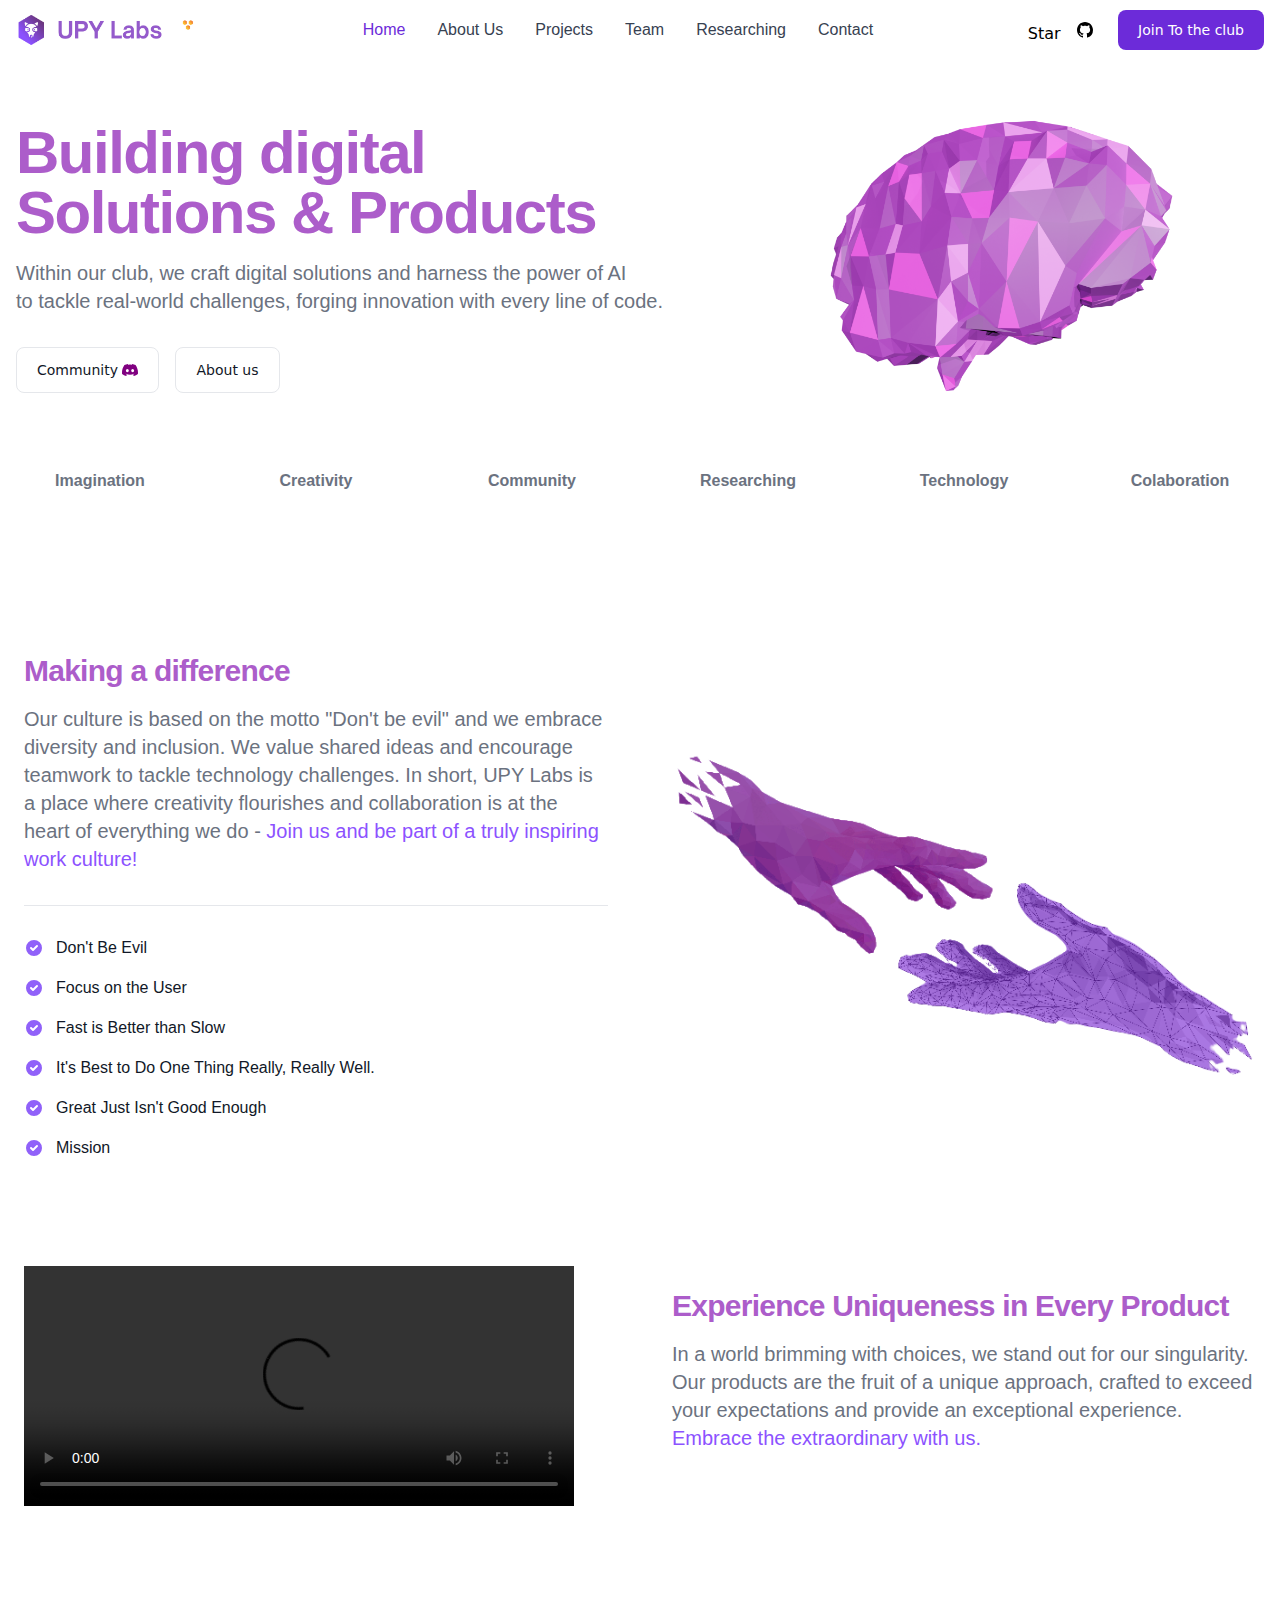
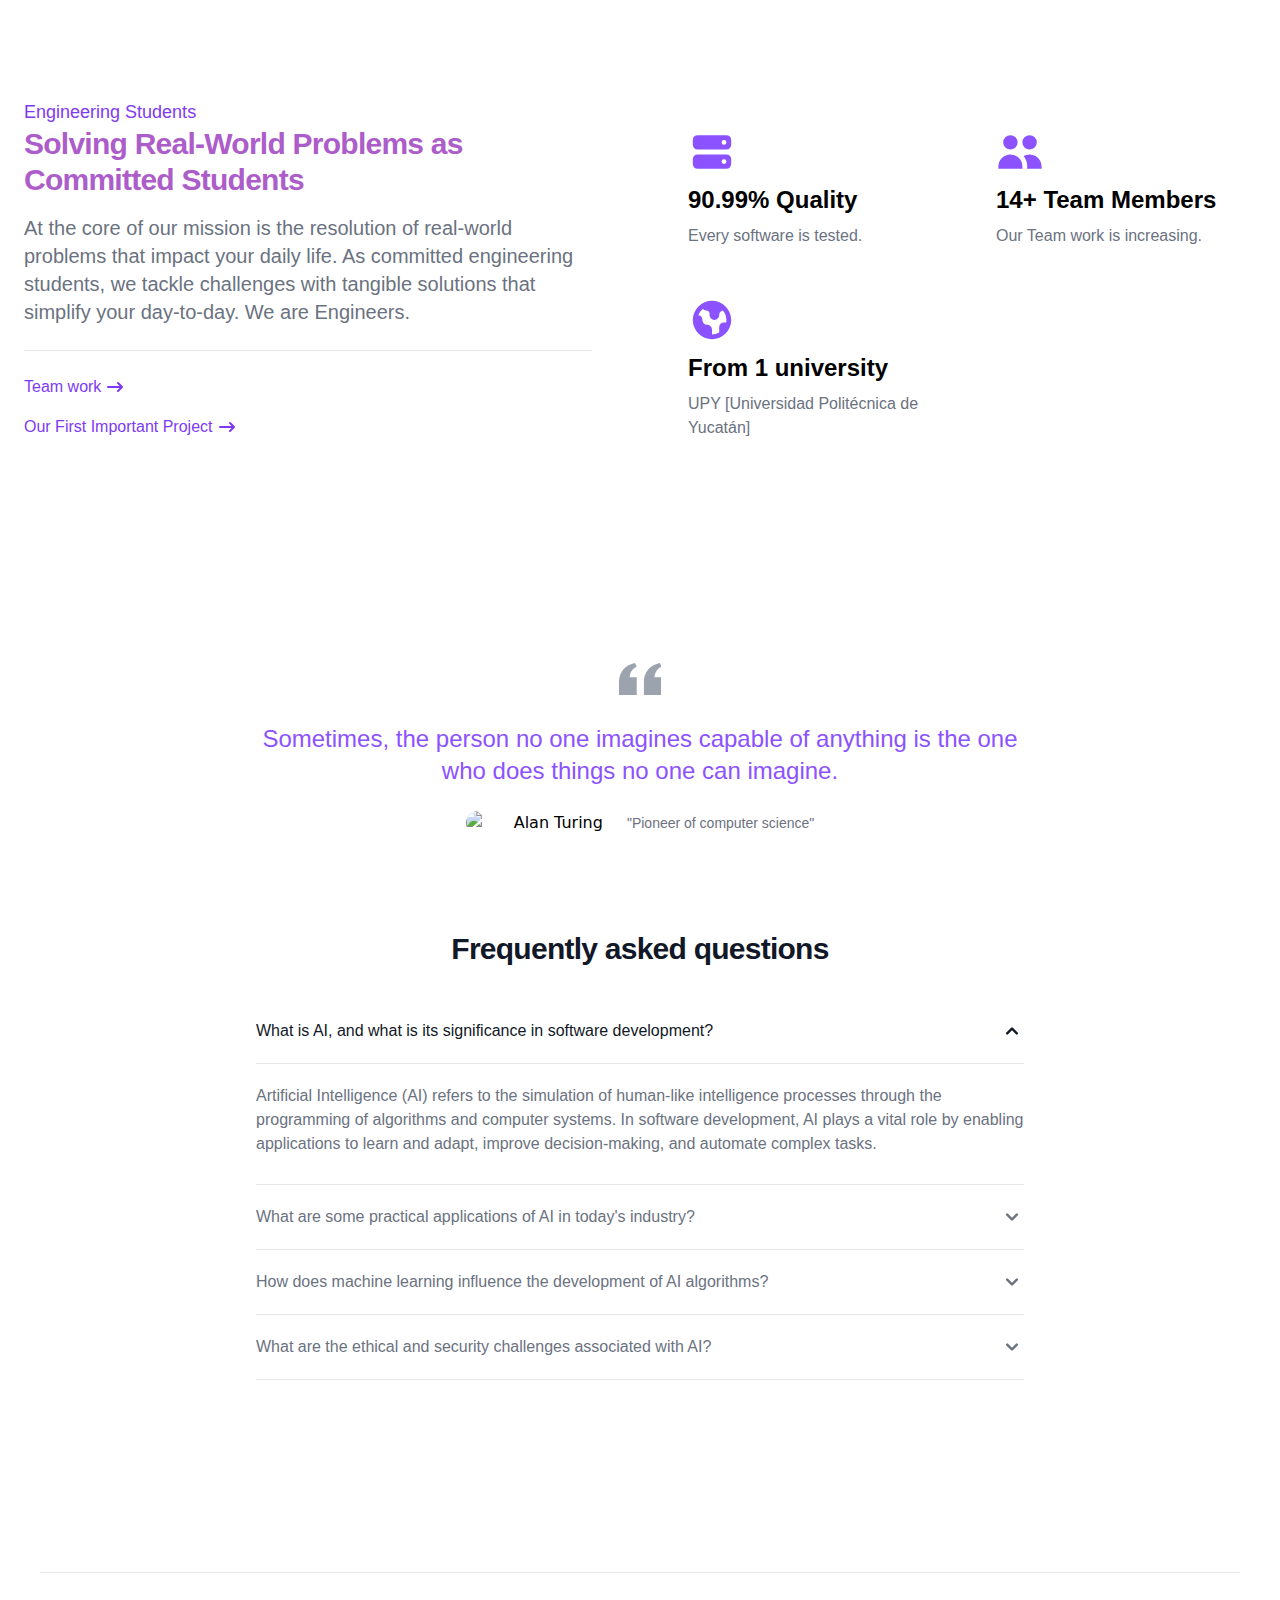
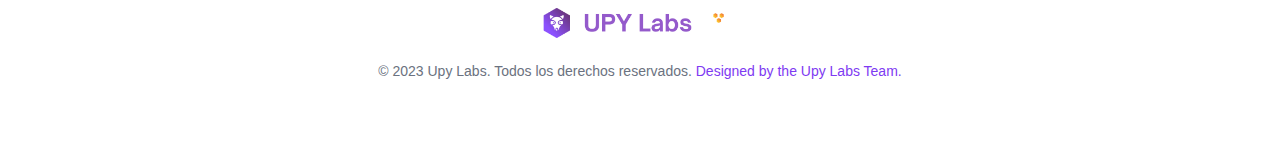
==== index.html @ 8f620c5d "V1.1.5 [Home with links added]" ====
<!DOCTYPE html>
 <html lang="en">
<head>
    <link rel="canonical" href="https://https://demo.themesberg.com/landwind/" />
    <meta charset="UTF-8">
    <meta http-equiv="X-UA-Compatible" content="IE=edge">
    <meta name="viewport" content="width=device-width, initial-scale=1.0">
    <title>UPY Labs</title>

    <!-- Meta SEO -->
    <meta name="title" content="Landwind - Tailwind CSS Landing Page">
    <meta name="description" content="Get started with a free and open-source landing page built with Tailwind CSS and the Flowbite component library.">
    <meta name="robots" content="index, follow">
    <meta http-equiv="Content-Type" content="text/html; charset=utf-8">
    <meta name="language" content="English">
    <meta name="author" content="Themesberg">

    <!-- Social media share -->
    <meta property="og:title" content=Landwind - Tailwind CSS Landing Page>
    <meta property="og:site_name" content=Themesberg>
    <meta property="og:url" content=https://https://demo.themesberg.com/landwind/>
    <meta property="og:description" content=Get started with a free and open-source landing page for Tailwind CSS built with the Flowbite component library featuring dark mode, hero sections, pricing cards, and more.>
    <meta property="og:type" content="">
    <meta property="og:image" content=https://themesberg.s3.us-east-2.amazonaws.com/public/github/landwind/og-image.png>
    <meta name="twitter:card" content="summary" />
    <meta name="twitter:site" content="@themesberg" />
    <meta name="twitter:creator" content="@themesberg" />

    <!-- Favicon -->
    <link rel="apple-touch-icon" sizes="180x180" href="/apple-touch-icon.png">
    <link rel="icon" type="image/png" sizes="32x32" href="/favicon-32x32.png">
    <link rel="icon" type="image/png" sizes="16x16" href="/favicon-16x16.png">
    <link rel="manifest" href="/site.webmanifest">
    <meta name="msapplication-TileColor" content="#da532c">
    <meta name="theme-color" content="#ffffff">
    <link href="./output.css" rel="stylesheet">
    <link rel="stylesheet" href="https://fonts.googleapis.com/css?family=Product+Sans">
    <script async defer src="https://buttons.github.io/buttons.js"></script>
</head>
<body>
    <header class="fixed w-full">
        <nav class="bg-white border-gray-200 py-2.5 dark:bg-gray-900">
            <div class="flex flex-wrap items-center justify-between max-w-screen-xl px-4 mx-auto">
                <a href="#" class="flex items-center">
                    <img src="./images/logo.png" class="h-6 mr-3 sm:h-9" alt="Landwind Logo" width="180" height="350" />
                </a>
                <div class="flex items-center lg:order-2">
                    <div class="hidden mt-2 mr-4 sm:inline-block">
                        <a class="github-button" href="https://github.com/UPY-Labs" data-size="large" data-icon="octicon-star" data-show-count="true" aria-label="Star themesberg/landwind on GitHub">Star
                        </a>
                    </div>
                    <svg xmlns="http://www.w3.org/2000/svg" width="16" height="16" fill="black" class="bi bi-github" viewBox="0 0 16 16">
                        <path d="M8 0C3.58 0 0 3.58 0 8c0 3.54 2.29 6.53 5.47 7.59.4.07.55-.17.55-.38 0-.19-.01-.82-.01-1.49-2.01.37-2.53-.49-2.69-.94-.09-.23-.48-.94-.82-1.13-.28-.15-.68-.52-.01-.53.63-.01 1.08.58 1.23.82.72 1.21 1.87.87 2.33.66.07-.52.28-.87.51-1.07-1.78-.2-3.64-.89-3.64-3.95 0-.87.31-1.59.82-2.15-.08-.2-.36-1.02.08-2.12 0 0 .67-.21 2.2.82.64-.18 1.32-.27 2-.27.68 0 1.36.09 2 .27 1.53-1.04 2.2-.82 2.2-.82.44 1.1.16 1.92.08 2.12.51.56.82 1.27.82 2.15 0 3.07-1.87 3.75-3.65 3.95.29.25.54.73.54 1.48 0 1.07-.01 1.93-.01 2.2 0 .21.15.46.55.38A8.012 8.012 0 0 0 16 8c0-4.42-3.58-8-8-8z"/>
                    </svg>
                    &nbsp;
                    &nbsp;
                    &nbsp;
                    <!-- <a href="#" class="text-gray-800 dark:text-white hover:bg-gray-50 focus:ring-4 focus:ring-gray-300 font-medium rounded-lg text-sm px-4 lg:px-5 py-2 lg:py-2.5 sm:mr-2 dark:hover:bg-gray-700 focus:outline-none dark:focus:ring-gray-800">Log in</a> -->
                    <a href="https://forms.gle/yyzZNzeRbQ5nsawJA" class="text-white bg-purple-700 hover:bg-purple-800 focus:ring-4 focus:ring-purple-300 font-medium rounded-lg text-sm px-4 lg:px-5 py-2 lg:py-2.5 sm:mr-2 lg:mr-0 dark:bg-purple-600 dark:hover:bg-purple-700 focus:outline-none dark:focus:ring-purple-800">Join To the club</a>
                    <button data-collapse-toggle="mobile-menu-2" type="button" class="inline-flex items-center p-2 ml-1 text-sm text-gray-500 rounded-lg lg:hidden hover:bg-gray-100 focus:outline-none focus:ring-2 focus:ring-gray-200 dark:text-gray-400 dark:hover:bg-gray-700 dark:focus:ring-gray-600" aria-controls="mobile-menu-2" aria-expanded="false">
                        <span class="sr-only">Open main menu</span>
                        <svg class="w-6 h-6" fill="currentColor" viewBox="0 0 20 20" xmlns="http://www.w3.org/2000/svg"><path fill-rule="evenodd" d="M3 5a1 1 0 011-1h12a1 1 0 110 2H4a1 1 0 01-1-1zM3 10a1 1 0 011-1h12a1 1 0 110 2H4a1 1 0 01-1-1zM3 15a1 1 0 011-1h12a1 1 0 110 2H4a1 1 0 01-1-1z" clip-rule="evenodd"></path></svg>
                        <svg class="hidden w-6 h-6" fill="currentColor" viewBox="0 0 20 20" xmlns="http://www.w3.org/2000/svg"><path fill-rule="evenodd" d="M4.293 4.293a1 1 0 011.414 0L10 8.586l4.293-4.293a1 1 0 111.414 1.414L11.414 10l4.293 4.293a1 1 0 01-1.414 1.414L10 11.414l-4.293 4.293a1 1 0 01-1.414-1.414L8.586 10 4.293 5.707a1 1 0 010-1.414z" clip-rule="evenodd"></path></svg>
                    </button>
                </div>
                <div class="items-center justify-between hidden w-full lg:flex lg:w-auto lg:order-1" id="mobile-menu-2">
                    <ul class="flex flex-col mt-4 font-medium lg:flex-row lg:space-x-8 lg:mt-0">
                        <li>
                            <a href="#" class="block py-2 pl-3 pr-4 text-white bg-purple-700 rounded lg:bg-transparent lg:text-purple-700 lg:p-0 dark:text-white" aria-current="page" style="font-family: 'Product Sans', sans-serif;">Home</a>
                        </li>
                        <li>
                            <a href="AboutUs.html" class="block py-2 pl-3 pr-4 text-gray-700 border-b border-gray-100 hover:bg-gray-50 lg:hover:bg-transparent lg:border-0 lg:hover:text-purple-700 lg:p-0 dark:text-gray-400 lg:dark:hover:text-white dark:hover:bg-gray-700 dark:hover:text-white lg:dark:hover:bg-transparent dark:border-gray-700" style="font-family: 'Product Sans', sans-serif;">About Us</a>
                        </li>
                        <li>
                            <a href="#" class="block py-2 pl-3 pr-4 text-gray-700 border-b border-gray-100 hover:bg-gray-50 lg:hover:bg-transparent lg:border-0 lg:hover:text-purple-700 lg:p-0 dark:text-gray-400 lg:dark:hover:text-white dark:hover:bg-gray-700 dark:hover:text-white lg:dark:hover:bg-transparent dark:border-gray-700" style="font-family: 'Product Sans', sans-serif;">Projects</a>
                        </li>
                        <li>
                            <a href="Team.html" class="block py-2 pl-3 pr-4 text-gray-700 border-b border-gray-100 hover:bg-gray-50 lg:hover:bg-transparent lg:border-0 lg:hover:text-purple-700 lg:p-0 dark:text-gray-400 lg:dark:hover:text-white dark:hover:bg-gray-700 dark:hover:text-white lg:dark:hover:bg-transparent dark:border-gray-700" style="font-family: 'Product Sans', sans-serif;">Team</a>
                        </li>
                        <li>
                            <a href="#" class="block py-2 pl-3 pr-4 text-gray-700 border-b border-gray-100 hover:bg-gray-50 lg:hover:bg-transparent lg:border-0 lg:hover:text-purple-700 lg:p-0 dark:text-gray-400 lg:dark:hover:text-white dark:hover:bg-gray-700 dark:hover:text-white lg:dark:hover:bg-transparent dark:border-gray-700" style="font-family: 'Product Sans', sans-serif;">Researching</a>
                        </li>
                        <li>
                            <a href="#" class="block py-2 pl-3 pr-4 text-gray-700 border-b border-gray-100 hover:bg-gray-50 lg:hover:bg-transparent lg:border-0 lg:hover:text-purple-700 lg:p-0 dark:text-gray-400 lg:dark:hover:text-white dark:hover:bg-gray-700 dark:hover:text-white lg:dark:hover:bg-transparent dark:border-gray-700" style="font-family: 'Product Sans', sans-serif;">Contact</a>
                        </li>
                    </ul>
                </div>
            </div>
        </nav>
    </header>

    <!-- Start block -->
    <section class="bg-white dark:bg-gray-900">
        <div class="grid max-w-screen-xl px-4 pt-20 pb-8 mx-auto lg:gap-8 xl:gap-0 lg:py-16 lg:grid-cols-12 lg:pt-28">
            <div class="mr-auto place-self-center lg:col-span-7">
                <h1 class="max-w-2xl mb-4 text-4xl font-extrabold leading-none tracking-tight md:text-5xl xl:text-6xl dark:text-white" style="color:  #ac5dca ; font-family: 'Product Sans', sans-serif;">Building digital <br>Solutions & Products<br></h1>
                <p class="max-w-2xl mb-6 font-light text-gray-500 lg:mb-8 md:text-lg lg:text-xl dark:text-gray-400" style="font-family: 'Product Sans', sans-serif;">Within our club, we craft digital solutions and harness the power of AI<br>to tackle real-world challenges, forging innovation with every line of code.</p>
                <div class="space-y-4 sm:flex sm:space-y-0 sm:space-x-4">
                    <a href="https://discord.gg/jRShSdyNhB" class="inline-flex items-center justify-center w-full px-5 py-3 text-sm font-medium text-center text-gray-900 border border-gray-200 rounded-lg sm:w-auto hover:bg-gray-100 focus:ring-4 focus:ring-gray-100 dark:text-white dark:border-gray-700 dark:hover:bg-gray-700 dark:focus:ring-gray-800">
                    Community&nbsp
                    <svg xmlns="http://www.w3.org/2000/svg" width="16" height="16" fill="purple" class="bi bi-discord" viewBox="0 0 16 16">
                        <path d="M13.545 2.907a13.227 13.227 0 0 0-3.257-1.011.05.05 0 0 0-.052.025c-.141.25-.297.577-.406.833a12.19 12.19 0 0 0-3.658 0 8.258 8.258 0 0 0-.412-.833.051.051 0 0 0-.052-.025c-1.125.194-2.22.534-3.257 1.011a.041.041 0 0 0-.021.018C.356 6.024-.213 9.047.066 12.032c.001.014.01.028.021.037a13.276 13.276 0 0 0 3.995 2.02.05.05 0 0 0 .056-.019c.308-.42.582-.863.818-1.329a.05.05 0 0 0-.01-.059.051.051 0 0 0-.018-.011 8.875 8.875 0 0 1-1.248-.595.05.05 0 0 1-.02-.066.051.051 0 0 1 .015-.019c.084-.063.168-.129.248-.195a.05.05 0 0 1 .051-.007c2.619 1.196 5.454 1.196 8.041 0a.052.052 0 0 1 .053.007c.08.066.164.132.248.195a.051.051 0 0 1-.004.085 8.254 8.254 0 0 1-1.249.594.05.05 0 0 0-.03.03.052.052 0 0 0 .003.041c.24.465.515.909.817 1.329a.05.05 0 0 0 .056.019 13.235 13.235 0 0 0 4.001-2.02.049.049 0 0 0 .021-.037c.334-3.451-.559-6.449-2.366-9.106a.034.034 0 0 0-.02-.019Zm-8.198 7.307c-.789 0-1.438-.724-1.438-1.612 0-.889.637-1.613 1.438-1.613.807 0 1.45.73 1.438 1.613 0 .888-.637 1.612-1.438 1.612Zm5.316 0c-.788 0-1.438-.724-1.438-1.612 0-.889.637-1.613 1.438-1.613.807 0 1.451.73 1.438 1.613 0 .888-.631 1.612-1.438 1.612Z"/>
                    </svg>
                    </a> 
                    <a href="https://www.figma.com/community/file/1125744163617429490" class="inline-flex items-center justify-center w-full px-5 py-3 mb-2 mr-2 text-sm font-medium text-gray-900 bg-white border border-gray-200 rounded-lg sm:w-auto focus:outline-none hover:bg-gray-100 hover:text-blue-700 focus:z-10 focus:ring-4 focus:ring-gray-200 dark:focus:ring-gray-700 dark:bg-gray-800 dark:text-gray-400 dark:border-gray-600 dark:hover:text-white dark:hover:bg-gray-700">
                    About us
                    </a>
                </div>
            </div>
            <div class="hidden lg:mt-0 lg:col-span-5 lg:flex">
                <img src="./images/hero.png" alt="hero image">
            </div>                
        </div>
    </section>
    <!-- End block -->

    <!-- Start block -->
    <section class="bg-white dark:bg-gray-900">
        <div class="max-w-screen-xl px-4 pb-8 mx-auto lg:pb-16">
            <div class="grid grid-cols-2 gap-8 text-gray-500 sm:gap-12 sm:grid-cols-3 lg:grid-cols-6 dark:text-gray-400">
                <a href="#" class="flex items-center lg:justify-center" style="font-family: 'Product Sans', sans-serif;">
                    <h2 class="font-extrabold hover:text-purple-800" style="font-family: 'Product Sans', sans-serif;">Imagination</h2>
                </a>
                <a href="#" class="flex items-center lg:justify-center" style="font-family: 'Product Sans', sans-serif;">
                    <h2 class="font-extrabold hover:text-purple-800" style="font-family: 'Product Sans', sans-serif;">Creativity</h2>
                </a>
                <a href="#" class="flex items-center lg:justify-center" style="font-family: 'Product Sans', sans-serif;">
                    <h2 class="font-extrabold hover:text-purple-800" style="font-family: 'Product Sans', sans-serif;">Community</h2>
                </a>
                <a href="#" class="flex items-center lg:justify-center" style="font-family: 'Product Sans', sans-serif;">
                    <h2 class="font-extrabold hover:text-purple-800" style="font-family: 'Product Sans', sans-serif;">Researching</h2>
                </a>
                <a href="#" class="flex items-center lg:justify-center" style="font-family: 'Product Sans', sans-serif;">
                    <h2 class="font-extrabold hover:text-purple-800" style="font-family: 'Product Sans', sans-serif;">Technology</h2>
                </a>
                <a href="#" class="flex items-center lg:justify-center" style="font-family: 'Product Sans', sans-serif;">
                    <h2 class="font-extrabold hover:text-purple-800" style="font-family: 'Product Sans', sans-serif;">Colaboration</h2>
                </a>
            </div>
        </div>
    </section>
    <!-- End block -->

    <!-- Start block -->
    <section class="bg-white dark:bg-gray-900">
        <div class="max-w-screen-xl px-4 py-8 mx-auto space-y-12 lg:space-y-20 lg:py-24 lg:px-6">
            <!-- Row -->
            <div class="items-center gap-8 lg:grid lg:grid-cols-2 xl:gap-16">
                <div class="text-gray-500 sm:text-lg dark:text-gray-400">
                    <h2 class="mb-4 text-3xl font-extrabold tracking-tight text-gray-900 dark:text-white" style="color:  #ac5dca ; font-family: 'Product Sans', sans-serif;">Making a difference</h2>
                    <p class="mb-8 font-light lg:text-xl" style="font-family: 'Product Sans', sans-serif;">Our culture is based on the motto "Don't be evil" and we embrace diversity and inclusion. We value shared ideas and encourage teamwork to tackle technology challenges. In short, UPY Labs is a place where creativity flourishes and collaboration is at the heart of everything we do - <span style="color:  #8C52FF">Join us and be part of a truly inspiring work culture!</span></p>
                    <!-- List -->
                    <ul role="list" class="pt-8 space-y-5 border-t border-gray-200 my-7 dark:border-gray-700" style="font-family: 'Product Sans', sans-serif;">
                        <li class="flex space-x-3">
                            <!-- Icon -->
                            <svg class="flex-shrink-0 w-5 h-5 text-purple-500 dark:text-purple-400" fill="currentColor" viewBox="0 0 20 20" xmlns="http://www.w3.org/2000/svg"><path fill-rule="evenodd" d="M10 18a8 8 0 100-16 8 8 0 000 16zm3.707-9.293a1 1 0 00-1.414-1.414L9 10.586 7.707 9.293a1 1 0 00-1.414 1.414l2 2a1 1 0 001.414 0l4-4z" clip-rule="evenodd"></path></svg>
                            <span class="text-base font-medium leading-tight text-gray-900 dark:text-white" style="font-family: 'Product Sans', sans-serif;">Don't Be Evil</span>
                        </li>
                        <li class="flex space-x-3">
                            <!-- Icon -->
                            <svg class="flex-shrink-0 w-5 h-5 text-purple-500 dark:text-purple-400" fill="currentColor" viewBox="0 0 20 20" xmlns="http://www.w3.org/2000/svg"><path fill-rule="evenodd" d="M10 18a8 8 0 100-16 8 8 0 000 16zm3.707-9.293a1 1 0 00-1.414-1.414L9 10.586 7.707 9.293a1 1 0 00-1.414 1.414l2 2a1 1 0 001.414 0l4-4z" clip-rule="evenodd"></path></svg>
                            <span class="text-base font-medium leading-tight text-gray-900 dark:text-white" style="font-family: 'Product Sans', sans-serif;">Focus on the User</span>
                        </li>
                        <li class="flex space-x-3">
                            <!-- Icon -->
                            <svg class="flex-shrink-0 w-5 h-5 text-purple-500 dark:text-purple-400" fill="currentColor" viewBox="0 0 20 20" xmlns="http://www.w3.org/2000/svg"><path fill-rule="evenodd" d="M10 18a8 8 0 100-16 8 8 0 000 16zm3.707-9.293a1 1 0 00-1.414-1.414L9 10.586 7.707 9.293a1 1 0 00-1.414 1.414l2 2a1 1 0 001.414 0l4-4z" clip-rule="evenodd"></path></svg>
                            <span class="text-base font-medium leading-tight text-gray-900 dark:text-white" style="font-family: 'Product Sans', sans-serif;">Fast is Better than Slow</span>
                        </li>
                        <li class="flex space-x-3">
                            <!-- Icon -->
                            <svg class="flex-shrink-0 w-5 h-5 text-purple-500 dark:text-purple-400" fill="currentColor" viewBox="0 0 20 20" xmlns="http://www.w3.org/2000/svg"><path fill-rule="evenodd" d="M10 18a8 8 0 100-16 8 8 0 000 16zm3.707-9.293a1 1 0 00-1.414-1.414L9 10.586 7.707 9.293a1 1 0 00-1.414 1.414l2 2a1 1 0 001.414 0l4-4z" clip-rule="evenodd"></path></svg>
                            <span class="text-base font-medium leading-tight text-gray-900 dark:text-white" style="font-family: 'Product Sans', sans-serif;">It's Best to Do One Thing Really, Really Well.</span>
                        </li>
                        <li class="flex space-x-3">
                            <!-- Icon -->
                            <svg class="flex-shrink-0 w-5 h-5 text-purple-500 dark:text-purple-400" fill="currentColor" viewBox="0 0 20 20" xmlns="http://www.w3.org/2000/svg"><path fill-rule="evenodd" d="M10 18a8 8 0 100-16 8 8 0 000 16zm3.707-9.293a1 1 0 00-1.414-1.414L9 10.586 7.707 9.293a1 1 0 00-1.414 1.414l2 2a1 1 0 001.414 0l4-4z" clip-rule="evenodd"></path></svg>
                            <span class="text-base font-medium leading-tight text-gray-900 dark:text-white" style="font-family: 'Product Sans', sans-serif;">Great Just Isn't Good Enough</span>
                        </li>
                        <li class="flex space-x-3">
                            <!-- Icon -->
                            <svg class="flex-shrink-0 w-5 h-5 text-purple-500 dark:text-purple-400" fill="currentColor" viewBox="0 0 20 20" xmlns="http://www.w3.org/2000/svg"><path fill-rule="evenodd" d="M10 18a8 8 0 100-16 8 8 0 000 16zm3.707-9.293a1 1 0 00-1.414-1.414L9 10.586 7.707 9.293a1 1 0 00-1.414 1.414l2 2a1 1 0 001.414 0l4-4z" clip-rule="evenodd"></path></svg>
                            <span class="text-base font-medium leading-tight text-gray-900 dark:text-white" style="font-family: 'Product Sans', sans-serif;">Mission</span>
                        </li>
                    </ul>
                </div>
                <div>
                    <img src="./images/manos.png" alt="hero image">  
                </div>
            </div>
            <!-- Row -->
            <div class="items-center gap-8 lg:grid lg:grid-cols-2 xl:gap-16">
                <video width="550" height="240" controls>
                    <source src="videos/Screen.mp4" type="video/mp4">
                    <p class="mb-8 font-light lg:text-xl" style="font-family: 'Product Sans', sans-serif;"><span style="color:  #8C52FF; font-family: 'Product Sans', sans-serif;">Sample video of our first project</span></p>
                </video>                                   
                <div class="text-gray-500 sm:text-lg dark:text-gray-400">
                    <h2 class="mb-4 text-3xl font-extrabold tracking-tight text-gray-900 dark:text-white" style="color:  #ac5dca ; font-family: 'Product Sans', sans-serif;">Experience Uniqueness in Every Product</h2>
                    <p class="mb-8 font-light lg:text-xl" style="font-family: 'Product Sans', sans-serif;">In a world brimming with choices, we stand out for our singularity. Our products are the fruit of a unique approach, crafted to exceed your expectations and provide an exceptional experience.<span style="color:  #8C52FF"> Embrace the extraordinary with us.</span></p>
                </div>
            </div>
        </div>
      </section>
    <!-- End block -->
    <!-- Start block -->
    <section class="bg-white dark:bg-gray-900">
        <div class="items-center max-w-screen-xl px-4 py-8 mx-auto lg:grid lg:grid-cols-4 lg:gap-16 xl:gap-24 lg:py-24 lg:px-6">
            <div class="col-span-2 mb-8">
                <p class="text-lg font-medium text-purple-600 dark:text-purple-500" style="font-family: 'Product Sans', sans-serif;">Engineering Students</p>
                <h2 class="mb-4 text-3xl font-extrabold tracking-tight text-gray-900 dark:text-white" style="color:  #ac5dca ; font-family: 'Product Sans', sans-serif;">Solving Real-World Problems as Committed Students</h2>
                <p class="font-light text-gray-500 sm:text-xl dark:text-gray-400" style="font-family: 'Product Sans', sans-serif;">At the core of our mission is the resolution of real-world problems that impact your daily life. As committed engineering students, we tackle challenges with tangible solutions that simplify your day-to-day. We are Engineers.</p>
                <div class="pt-6 mt-6 space-y-4 border-t border-gray-200 dark:border-gray-700">
                    <div>
                      <a href="#" class="inline-flex items-center text-base font-medium text-purple-600 hover:text-purple-800 dark:text-purple-500 dark:hover:text-purple-700" style="font-family: 'Product Sans', sans-serif;"> 
                        Team work
                        <svg class="w-5 h-5 ml-1" fill="currentColor" viewBox="0 0 20 20" xmlns="http://www.w3.org/2000/svg"><path fill-rule="evenodd" d="M12.293 5.293a1 1 0 011.414 0l4 4a1 1 0 010 1.414l-4 4a1 1 0 01-1.414-1.414L14.586 11H3a1 1 0 110-2h11.586l-2.293-2.293a1 1 0 010-1.414z" clip-rule="evenodd"></path></svg>
                      </a>
                    </div>
                    <div>
                      <a href="#" class="inline-flex items-center text-base font-medium text-purple-600 hover:text-purple-800 dark:text-purple-500 dark:hover:text-purple-700" style="font-family: 'Product Sans', sans-serif;">
                          Our First Important Project
                          <svg class="w-5 h-5 ml-1" fill="currentColor" viewBox="0 0 20 20" xmlns="http://www.w3.org/2000/svg"><path fill-rule="evenodd" d="M12.293 5.293a1 1 0 011.414 0l4 4a1 1 0 010 1.414l-4 4a1 1 0 01-1.414-1.414L14.586 11H3a1 1 0 110-2h11.586l-2.293-2.293a1 1 0 010-1.414z" clip-rule="evenodd"></path></svg>
                      </a>
                      </div>
                </div>
            </div>
            <div class="col-span-2 space-y-8 md:grid md:grid-cols-2 md:gap-12 md:space-y-0">
                <div>
                    <svg class="w-10 h-10 mb-2 text-purple-600 md:w-12 md:h-12 dark:text-purple-500" style = "color: #8C52FF" fill="currentColor" viewBox="0 0 20 20" xmlns="http://www.w3.org/2000/svg"><path fill-rule="evenodd" d="M2 5a2 2 0 012-2h12a2 2 0 012 2v2a2 2 0 01-2 2H4a2 2 0 01-2-2V5zm14 1a1 1 0 11-2 0 1 1 0 012 0zM2 13a2 2 0 012-2h12a2 2 0 012 2v2a2 2 0 01-2 2H4a2 2 0 01-2-2v-2zm14 1a1 1 0 11-2 0 1 1 0 012 0z" clip-rule="evenodd"></path></svg>
                    <h3 class="mb-2 text-2xl font-bold dark:text-white" style="font-family: 'Product Sans', sans-serif;">90.99% Quality</h3>
                    <p class="font-light text-gray-500 dark:text-gray-400" style="font-family: 'Product Sans', sans-serif;">Every software is tested.</p>
                </div>
                <div>
                    <svg class="w-10 h-10 mb-2 text-purple-600 md:w-12 md:h-12 dark:text-purple-500" style = "color:  #8C52FF" fill="currentColor" viewBox="0 0 20 20" xmlns="http://www.w3.org/2000/svg"><path d="M9 6a3 3 0 11-6 0 3 3 0 016 0zM17 6a3 3 0 11-6 0 3 3 0 016 0zM12.93 17c.046-.327.07-.66.07-1a6.97 6.97 0 00-1.5-4.33A5 5 0 0119 16v1h-6.07zM6 11a5 5 0 015 5v1H1v-1a5 5 0 015-5z"></path></svg>
                    <h3 class="mb-2 text-2xl font-bold dark:text-white" style="font-family: 'Product Sans', sans-serif;">14+ Team Members </h3>
                    <p class="font-light text-gray-500 dark:text-gray-400" style="font-family: 'Product Sans', sans-serif;">Our Team work is increasing.</p>
                </div>
                <div>
                    <svg class="w-10 h-10 mb-2 text-purple-600 md:w-12 md:h-12 dark:text-purple-500" style = "color:  #8C52FF" fill="currentColor" viewBox="0 0 20 20" xmlns="http://www.w3.org/2000/svg"><path fill-rule="evenodd" d="M10 18a8 8 0 100-16 8 8 0 000 16zM4.332 8.027a6.012 6.012 0 011.912-2.706C6.512 5.73 6.974 6 7.5 6A1.5 1.5 0 019 7.5V8a2 2 0 004 0 2 2 0 011.523-1.943A5.977 5.977 0 0116 10c0 .34-.028.675-.083 1H15a2 2 0 00-2 2v2.197A5.973 5.973 0 0110 16v-2a2 2 0 00-2-2 2 2 0 01-2-2 2 2 0 00-1.668-1.973z" clip-rule="evenodd"></path></svg>
                    <h3 class="mb-2 text-2xl font-bold dark:text-white" style="font-family: 'Product Sans', sans-serif;">From 1 university</h3>
                    <p class="font-light text-gray-500 dark:text-gray-400" style="font-family: 'Product Sans', sans-serif;">UPY [Universidad Politécnica de Yucatán]</p>
                </div>
                
            </div>
        </div>
      </section>
    <!-- End block -->
    <!-- Start block -->
    <section class="bg-white dark:bg-gray-900">
        <div class="max-w-screen-xl px-4 py-8 mx-auto text-center lg:py-24 lg:px-6">
            <figure class="max-w-screen-md mx-auto">
                <svg class="h-12 mx-auto mb-3 text-gray-400 dark:text-gray-600" viewBox="0 0 24 27" fill="none" xmlns="http://www.w3.org/2000/svg">
                    <path d="M14.017 18L14.017 10.609C14.017 4.905 17.748 1.039 23 0L23.995 2.151C21.563 3.068 20 5.789 20 8H24V18H14.017ZM0 18V10.609C0 4.905 3.748 1.038 9 0L9.996 2.151C7.563 3.068 6 5.789 6 8H9.983L9.983 18L0 18Z" fill="currentColor"/>
                </svg> 
                <blockquote>
                    <p class="text-xl font-medium text-gray-900 md:text-2xl dark:text-white" style="color: #8C52FF; font-family: 'Product Sans', sans-serif;">Sometimes, the person no one imagines capable of anything is the one who does things no one can imagine.</p>
                </blockquote>
                <figcaption class="flex items-center justify-center mt-6 space-x-3">
                    <img class="w-6 h-6 rounded-full" src="https://rappart.com/wp-content/uploads/2020/07/alan-turing-rapp-art.jpg" alt="profile picture">
                    <div class="flex items-center divide-x-2 divide-gray-500 dark:divide-gray-700">
                        <div class="pr-3 font-medium text-gray-900 dark:text-white" style="font-family: 'Product Sans', sans-serif;"></div>Alan Turing</div>
                        <div class="pl-3 text-sm font-light text-gray-500 dark:text-gray-400" style="font-family: 'Product Sans', sans-serif;">"Pioneer of computer science"</div>
                    </div>
                </figcaption>
            </figure>
            
        </div>
      </section>
    <!-- End block -->

    <!-- Start block -->
    <section class="bg-white dark:bg-gray-900">
        <div class="max-w-screen-xl px-4 pb-8 mx-auto lg:pb-24 lg:px-6 ">
            <h2 class="mb-6 text-3xl font-extrabold tracking-tight text-center text-gray-900 lg:mb-8 lg:text-3xl dark:text-white" style="font-family: 'Product Sans', sans-serif;">Frequently asked questions</h2>
            <div class="max-w-screen-md mx-auto">
                <div id="accordion-flush" data-accordion="collapse" data-active-classes="bg-white dark:bg-gray-900 text-gray-900 dark:text-white" data-inactive-classes="text-gray-500 dark:text-gray-400">
                    <h3 id="accordion-flush-heading-1">
                        <button type="button" class="flex items-center justify-between w-full py-5 font-medium text-left text-gray-900 bg-white border-b border-gray-200 dark:border-gray-700 dark:bg-gray-900 dark:text-white" data-accordion-target="#accordion-flush-body-1" aria-expanded="true" aria-controls="accordion-flush-body-1">
                            <span style="font-family: 'Product Sans', sans-serif;">What is AI, and what is its significance in software development?</span>
                            <svg data-accordion-icon="" class="w-6 h-6 rotate-180 shrink-0" fill="currentColor" viewBox="0 0 20 20" xmlns="http://www.w3.org/2000/svg"><path fill-rule="evenodd" d="M5.293 7.293a1 1 0 011.414 0L10 10.586l3.293-3.293a1 1 0 111.414 1.414l-4 4a1 1 0 01-1.414 0l-4-4a1 1 0 010-1.414z" clip-rule="evenodd"></path></svg>
                        </button>
                    </h3>
                    <div id="accordion-flush-body-1" class="" aria-labelledby="accordion-flush-heading-1">
                        <div class="py-5 border-b border-gray-200 dark:border-gray-700">
                            <p class="mb-2 text-gray-500 dark:text-gray-400" style="font-family: 'Product Sans', sans-serif;">Artificial Intelligence (AI) refers to the simulation of human-like intelligence processes through the programming of algorithms and computer systems. In software development, AI plays a vital role by enabling applications to learn and adapt, improve decision-making, and automate complex tasks.</p>
                        </div>
                    </div>
                    <h3 id="accordion-flush-heading-2">
                        <button type="button" class="flex items-center justify-between w-full py-5 font-medium text-left text-gray-500 border-b border-gray-200 dark:border-gray-700 dark:text-gray-400" data-accordion-target="#accordion-flush-body-2" aria-expanded="false" aria-controls="accordion-flush-body-2">
                            <span style="font-family: 'Product Sans', sans-serif;">What are some practical applications of AI in today's industry?</span>
                            <svg data-accordion-icon="" class="w-6 h-6 shrink-0" fill="currentColor" viewBox="0 0 20 20" xmlns="http://www.w3.org/2000/svg"><path fill-rule="evenodd" d="M5.293 7.293a1 1 0 011.414 0L10 10.586l3.293-3.293a1 1 0 111.414 1.414l-4 4a1 1 0 01-1.414 0l-4-4a1 1 0 010-1.414z" clip-rule="evenodd"></path></svg>
                        </button>
                    </h3>
                    <div id="accordion-flush-body-2" class="hidden" aria-labelledby="accordion-flush-heading-2">
                        <div class="py-5 border-b border-gray-200 dark:border-gray-700">
                            <p class="mb-2 text-gray-500 dark:text-gray-400" style="font-family: 'Product Sans', sans-serif;">AI has numerous applications today, from virtual assistants and chatbots to medical diagnosis, data analysis, autonomous vehicles, and more. These technologies enhance efficiency and decision-making across a wide range of fields.</p>
                        </div>
                    </div>
                    <h3 id="accordion-flush-heading-3">
                        <button type="button" class="flex items-center justify-between w-full py-5 font-medium text-left text-gray-500 border-b border-gray-200 dark:border-gray-700 dark:text-gray-400" data-accordion-target="#accordion-flush-body-3" aria-expanded="false" aria-controls="accordion-flush-body-3">
                            <span style="font-family: 'Product Sans', sans-serif;">How does machine learning influence the development of AI algorithms?</span>
                            <svg data-accordion-icon="" class="w-6 h-6 shrink-0" fill="currentColor" viewBox="0 0 20 20" xmlns="http://www.w3.org/2000/svg"><path fill-rule="evenodd" d="M5.293 7.293a1 1 0 011.414 0L10 10.586l3.293-3.293a1 1 0 111.414 1.414l-4 4a1 1 0 01-1.414 0l-4-4a1 1 0 010-1.414z" clip-rule="evenodd"></path></svg>
                        </button>
                    </h3>
                    <div id="accordion-flush-body-3" class="hidden" aria-labelledby="accordion-flush-heading-3">
                        <div class="py-5 border-b border-gray-200 dark:border-gray-700">
                            <p class="mb-2 text-gray-500 dark:text-gray-400" style="font-family: 'Product Sans', sans-serif;"> Machine learning is a subfield of AI that relies on machines' ability to learn from data and improve with experience. In the development of AI algorithms, machine learning allows for creating models that can recognize patterns, make decisions, and adapt without explicit programming.</p>
                        </div>
                    </div>
                    <h3 id="accordion-flush-heading-4">
                        <button type="button" class="flex items-center justify-between w-full py-5 font-medium text-left text-gray-500 border-b border-gray-200 dark:border-gray-700 dark:text-gray-400" data-accordion-target="#accordion-flush-body-4" aria-expanded="false" aria-controls="accordion-flush-body-4">
                            <span style="font-family: 'Product Sans', sans-serif;">What are the ethical and security challenges associated with AI?</span>
                            <svg data-accordion-icon="" class="w-6 h-6 shrink-0" fill="currentColor" viewBox="0 0 20 20" xmlns="http://www.w3.org/2000/svg"><path fill-rule="evenodd" d="M5.293 7.293a1 1 0 011.414 0L10 10.586l3.293-3.293a1 1 0 111.414 1.414l-4 4a1 1 0 01-1.414 0l-4-4a1 1 0 010-1.414z" clip-rule="evenodd"></path></svg>
                        </button>
                    </h3>
                    <div id="accordion-flush-body-4" class="hidden" aria-labelledby="accordion-flush-heading-4">
                        <div class="py-5 border-b border-gray-200 dark:border-gray-700">
                            <p class="mb-2 text-gray-500 dark:text-gray-400" style="font-family: 'Product Sans', sans-serif;">Ethics and security are critical considerations in AI. Challenges include data privacy, algorithmic biases, fair and transparent decision-making, as well as the prevention of potential cybersecurity threats. Addressing these aspects is essential for responsible AI development.</p>
                        </div>
                    </div>
                </div> 
            </div>               
        </div>
    </section>
    <!-- End block -->

    <!-- Start block 
    <section class="bg-gray-50 dark:bg-gray-800">
        <div class="max-w-screen-xl px-4 py-8 mx-auto lg:py-16 lg:px-6">
            <div class="max-w-screen-sm mx-auto text-center">
                <h2 class="mb-4 text-3xl font-extrabold leading-tight tracking-tight text-gray-900 dark:text-white">Start your free trial today</h2>
                <p class="mb-6 font-light text-gray-500 dark:text-gray-400 md:text-lg">Try Landwind Platform for 30 days. No credit card required.</p>
                <a href="#" class="text-white bg-purple-700 hover:bg-purple-800 focus:ring-4 focus:ring-purple-300 font-medium rounded-lg text-sm px-5 py-2.5 mr-2 mb-2 dark:bg-purple-600 dark:hover:bg-purple-700 focus:outline-none dark:focus:ring-purple-800">Free trial for 30 days</a>
            </div>
        </div>
    </section>
    End block -->
    
    <footer class="bg-white dark:bg-gray-800"> 
        <div class="max-w-screen-xl p-4 py-6 mx-auto lg:py-16 md:p-8 lg:p-10">
            <!-- Start block 
            <div class="grid grid-cols-2 gap-8 md:grid-cols-3 lg:grid-cols-5">
                <div>
                    <h3 class="mb-6 text-sm font-semibold text-gray-900 uppercase dark:text-white">Company</h3>
                    <ul class="text-gray-500 dark:text-gray-400">
                        <li class="mb-4">
                            <a href="#" class=" hover:underline">About</a>
                        </li>
                        <li class="mb-4">
                            <a href="#" class="hover:underline">Careers</a>
                        </li>
                        <li class="mb-4">
                            <a href="#" class="hover:underline">Brand Center</a>
                        </li>
                        <li class="mb-4">
                            <a href="#" class="hover:underline">Blog</a>
                        </li>
                    </ul>
                </div>
                <div>
                    <h3 class="mb-6 text-sm font-semibold text-gray-900 uppercase dark:text-white">Help center</h3>
                    <ul class="text-gray-500 dark:text-gray-400">
                        <li class="mb-4">
                            <a href="#" class="hover:underline">Discord Server</a>
                        </li>
                        <li class="mb-4">
                            <a href="#" class="hover:underline">Twitter</a>
                        </li>
                        <li class="mb-4">
                            <a href="#" class="hover:underline">Facebook
                        </li>
                        <li class="mb-4">
                            <a href="#" class="hover:underline">Contact Us</a>
                        </li>
                    </ul>
                </div>
                <div>
                    <h3 class="mb-6 text-sm font-semibold text-gray-900 uppercase dark:text-white">Legal</h3>
                    <ul class="text-gray-500 dark:text-gray-400">
                        <li class="mb-4">
                            <a href="#" class="hover:underline">Privacy Policy</a>
                        </li>
                        <li class="mb-4">
                            <a href="#" class="hover:underline">Licensing</a>
                        </li>
                        <li class="mb-4">
                            <a href="#" class="hover:underline">Terms</a>
                        </li>
                    </ul>
                </div>
                <div>
                    <h3 class="mb-6 text-sm font-semibold text-gray-900 uppercase dark:text-white">Company</h3>
                    <ul class="text-gray-500 dark:text-gray-400">
                        <li class="mb-4">
                            <a href="#" class=" hover:underline">About</a>
                        </li>
                        <li class="mb-4">
                            <a href="#" class="hover:underline">Careers</a>
                        </li>
                        <li class="mb-4">
                            <a href="#" class="hover:underline">Brand Center</a>
                        </li>
                        <li class="mb-4">
                            <a href="#" class="hover:underline">Blog</a>
                        </li>
                    </ul>
                </div>
                <div>
                    <h3 class="mb-6 text-sm font-semibold text-gray-900 uppercase dark:text-white">Download</h3>
                    <ul class="text-gray-500 dark:text-gray-400">
                        <li class="mb-4">
                            <a href="#" class="hover:underline">iOS</a>
                        </li>
                        <li class="mb-4">
                            <a href="#" class="hover:underline">Android</a>
                        </li>
                        <li class="mb-4">
                            <a href="#" class="hover:underline">Windows</a>
                        </li>
                        <li class="mb-4">
                            <a href="#" class="hover:underline">MacOS</a>
                        </li>
                    </ul>
                </div>
            </div>
            End block -->
            <hr class="my-6 border-gray-200 sm:mx-auto dark:border-gray-700 lg:my-8">
            <div class="text-center">
                <a href="#" class="flex items-center justify-center mb-5 text-2xl font-semibold text-gray-900 dark:text-white">
                    <img src="./images/logo.png" class="h-6 mr-3 sm:h-9" alt="Landwind Logo" />    
                </a>
                <span class="block text-sm text-center text-gray-500 dark:text-gray-400" style="font-family: 'Product Sans', sans-serif;">© 2023 Upy Labs. Todos los derechos reservados.<a href="https://flowbite.com" class="text-purple-600 hover:underline dark:text-purple-500"> Designed by the Upy Labs Team.</a>
                </span>
                <!--
                <ul class="flex justify-center mt-5 space-x-5">
                    <li>
                        <a href="#" class="text-gray-500 hover:text-gray-900 dark:hover:text-white dark:text-gray-400">
                            <svg class="w-5 h-5" fill="currentColor" viewBox="0 0 24 24" aria-hidden="true"><path fill-rule="evenodd" d="M22 12c0-5.523-4.477-10-10-10S2 6.477 2 12c0 4.991 3.657 9.128 8.438 9.878v-6.987h-2.54V12h2.54V9.797c0-2.506 1.492-3.89 3.777-3.89 1.094 0 2.238.195 2.238.195v2.46h-1.26c-1.243 0-1.63.771-1.63 1.562V12h2.773l-.443 2.89h-2.33v6.988C18.343 21.128 22 16.991 22 12z" clip-rule="evenodd" /></svg>
                        </a>
                    </li>
                    <li>
                        <a href="#" class="text-gray-500 hover:text-gray-900 dark:hover:text-white dark:text-gray-400">
                            <svg class="w-5 h-5" fill="currentColor" viewBox="0 0 24 24" aria-hidden="true"><path fill-rule="evenodd" d="M12.315 2c2.43 0 2.784.013 3.808.06 1.064.049 1.791.218 2.427.465a4.902 4.902 0 011.772 1.153 4.902 4.902 0 011.153 1.772c.247.636.416 1.363.465 2.427.048 1.067.06 1.407.06 4.123v.08c0 2.643-.012 2.987-.06 4.043-.049 1.064-.218 1.791-.465 2.427a4.902 4.902 0 01-1.153 1.772 4.902 4.902 0 01-1.772 1.153c-.636.247-1.363.416-2.427.465-1.067.048-1.407.06-4.123.06h-.08c-2.643 0-2.987-.012-4.043-.06-1.064-.049-1.791-.218-2.427-.465a4.902 4.902 0 01-1.772-1.153 4.902 4.902 0 01-1.153-1.772c-.247-.636-.416-1.363-.465-2.427-.047-1.024-.06-1.379-.06-3.808v-.63c0-2.43.013-2.784.06-3.808.049-1.064.218-1.791.465-2.427a4.902 4.902 0 011.153-1.772A4.902 4.902 0 015.45 2.525c.636-.247 1.363-.416 2.427-.465C8.901 2.013 9.256 2 11.685 2h.63zm-.081 1.802h-.468c-2.456 0-2.784.011-3.807.058-.975.045-1.504.207-1.857.344-.467.182-.8.398-1.15.748-.35.35-.566.683-.748 1.15-.137.353-.3.882-.344 1.857-.047 1.023-.058 1.351-.058 3.807v.468c0 2.456.011 2.784.058 3.807.045.975.207 1.504.344 1.857.182.466.399.8.748 1.15.35.35.683.566 1.15.748.353.137.882.3 1.857.344 1.054.048 1.37.058 4.041.058h.08c2.597 0 2.917-.01 3.96-.058.976-.045 1.505-.207 1.858-.344.466-.182.8-.398 1.15-.748.35-.35.566-.683.748-1.15.137-.353.3-.882.344-1.857.048-1.055.058-1.37.058-4.041v-.08c0-2.597-.01-2.917-.058-3.96-.045-.976-.207-1.505-.344-1.858a3.097 3.097 0 00-.748-1.15 3.098 3.098 0 00-1.15-.748c-.353-.137-.882-.3-1.857-.344-1.023-.047-1.351-.058-3.807-.058zM12 6.865a5.135 5.135 0 110 10.27 5.135 5.135 0 010-10.27zm0 1.802a3.333 3.333 0 100 6.666 3.333 3.333 0 000-6.666zm5.338-3.205a1.2 1.2 0 110 2.4 1.2 1.2 0 010-2.4z" clip-rule="evenodd" /></svg>
                        </a>
                    </li>
                    <li>
                        <a href="#" class="text-gray-500 hover:text-gray-900 dark:hover:text-white dark:text-gray-400">
                            <svg class="w-5 h-5" fill="currentColor" viewBox="0 0 24 24" aria-hidden="true"><path d="M8.29 20.251c7.547 0 11.675-6.253 11.675-11.675 0-.178 0-.355-.012-.53A8.348 8.348 0 0022 5.92a8.19 8.19 0 01-2.357.646 4.118 4.118 0 001.804-2.27 8.224 8.224 0 01-2.605.996 4.107 4.107 0 00-6.993 3.743 11.65 11.65 0 01-8.457-4.287 4.106 4.106 0 001.27 5.477A4.072 4.072 0 012.8 9.713v.052a4.105 4.105 0 003.292 4.022 4.095 4.095 0 01-1.853.07 4.108 4.108 0 003.834 2.85A8.233 8.233 0 012 18.407a11.616 11.616 0 006.29 1.84" /></svg>
                        </a>
                    </li>
                    <li>
                        <a href="#" class="text-gray-500 hover:text-gray-900 dark:hover:text-white dark:text-gray-400">
                            <svg class="w-5 h-5" fill="currentColor" viewBox="0 0 24 24" aria-hidden="true"><path fill-rule="evenodd" d="M12 2C6.477 2 2 6.484 2 12.017c0 4.425 2.865 8.18 6.839 9.504.5.092.682-.217.682-.483 0-.237-.008-.868-.013-1.703-2.782.605-3.369-1.343-3.369-1.343-.454-1.158-1.11-1.466-1.11-1.466-.908-.62.069-.608.069-.608 1.003.07 1.531 1.032 1.531 1.032.892 1.53 2.341 1.088 2.91.832.092-.647.35-1.088.636-1.338-2.22-.253-4.555-1.113-4.555-4.951 0-1.093.39-1.988 1.029-2.688-.103-.253-.446-1.272.098-2.65 0 0 .84-.27 2.75 1.026A9.564 9.564 0 0112 6.844c.85.004 1.705.115 2.504.337 1.909-1.296 2.747-1.027 2.747-1.027.546 1.379.202 2.398.1 2.651.64.7 1.028 1.595 1.028 2.688 0 3.848-2.339 4.695-4.566 4.943.359.309.678.92.678 1.855 0 1.338-.012 2.419-.012 2.747 0 .268.18.58.688.482A10.019 10.019 0 0022 12.017C22 6.484 17.522 2 12 2z" clip-rule="evenodd" /></svg>
                        </a>
                    </li>
                    <li>
                        <a href="#" class="text-gray-500 hover:text-gray-900 dark:hover:text-white dark:text-gray-400">
                            <svg class="w-5 h-5" fill="currentColor" viewBox="0 0 24 24" aria-hidden="true"><path fill-rule="evenodd" d="M12 2C6.48 2 2 6.48 2 12s4.48 10 10 10c5.51 0 10-4.48 10-10S17.51 2 12 2zm6.605 4.61a8.502 8.502 0 011.93 5.314c-.281-.054-3.101-.629-5.943-.271-.065-.141-.12-.293-.184-.445a25.416 25.416 0 00-.564-1.236c3.145-1.28 4.577-3.124 4.761-3.362zM12 3.475c2.17 0 4.154.813 5.662 2.148-.152.216-1.443 1.941-4.48 3.08-1.399-2.57-2.95-4.675-3.189-5A8.687 8.687 0 0112 3.475zm-3.633.803a53.896 53.896 0 013.167 4.935c-3.992 1.063-7.517 1.04-7.896 1.04a8.581 8.581 0 014.729-5.975zM3.453 12.01v-.26c.37.01 4.512.065 8.775-1.215.25.477.477.965.694 1.453-.109.033-.228.065-.336.098-4.404 1.42-6.747 5.303-6.942 5.629a8.522 8.522 0 01-2.19-5.705zM12 20.547a8.482 8.482 0 01-5.239-1.8c.152-.315 1.888-3.656 6.703-5.337.022-.01.033-.01.054-.022a35.318 35.318 0 011.823 6.475 8.4 8.4 0 01-3.341.684zm4.761-1.465c-.086-.52-.542-3.015-1.659-6.084 2.679-.423 5.022.271 5.314.369a8.468 8.468 0 01-3.655 5.715z" clip-rule="evenodd" /></svg>
                        </a>
                    </li>
                </ul>
                -->
            </div>
        </div>
    </footer>
    <script src="https://unpkg.com/flowbite@1.4.1/dist/flowbite.js"></script>
</body>
</html>
---- output.css ----
/*
! tailwindcss v3.1.4 | MIT License | https://tailwindcss.com
*/

/*
1. Prevent padding and border from affecting element width. (https://github.com/mozdevs/cssremedy/issues/4)
2. Allow adding a border to an element by just adding a border-width. (https://github.com/tailwindcss/tailwindcss/pull/116)
*/

*,
::before,
::after {
  box-sizing: border-box;
  /* 1 */
  border-width: 0;
  /* 2 */
  border-style: solid;
  /* 2 */
  border-color: #E5E7EB;
  /* 2 */
}

::before,
::after {
  --tw-content: '';
}

/*
1. Use a consistent sensible line-height in all browsers.
2. Prevent adjustments of font size after orientation changes in iOS.
3. Use a more readable tab size.
4. Use the user's configured `sans` font-family by default.
*/

html {
  line-height: 1.5;
  /* 1 */
  -webkit-text-size-adjust: 100%;
  /* 2 */
  -moz-tab-size: 4;
  /* 3 */
  -o-tab-size: 4;
     tab-size: 4;
  /* 3 */
  font-family: ui-sans-serif, system-ui, -apple-system, BlinkMacSystemFont, "Segoe UI", Roboto, "Helvetica Neue", Arial, "Noto Sans", sans-serif, "Apple Color Emoji", "Segoe UI Emoji", "Segoe UI Symbol", "Noto Color Emoji";
  /* 4 */
}

/*
1. Remove the margin in all browsers.
2. Inherit line-height from `html` so users can set them as a class directly on the `html` element.
*/

body {
  margin: 0;
  /* 1 */
  line-height: inherit;
  /* 2 */
}

/*
1. Add the correct height in Firefox.
2. Correct the inheritance of border color in Firefox. (https://bugzilla.mozilla.org/show_bug.cgi?id=190655)
3. Ensure horizontal rules are visible by default.
*/

hr {
  height: 0;
  /* 1 */
  color: inherit;
  /* 2 */
  border-top-width: 1px;
  /* 3 */
}

/*
Add the correct text decoration in Chrome, Edge, and Safari.
*/

abbr:where([title]) {
  -webkit-text-decoration: underline dotted;
          text-decoration: underline dotted;
}

/*
Remove the default font size and weight for headings.
*/

h1,
h2,
h3,
h4,
h5,
h6 {
  font-size: inherit;
  font-weight: inherit;
}

/*
Reset links to optimize for opt-in styling instead of opt-out.
*/

a {
  color: inherit;
  text-decoration: inherit;
}

/*
Add the correct font weight in Edge and Safari.
*/

b,
strong {
  font-weight: bolder;
}

/*
1. Use the user's configured `mono` font family by default.
2. Correct the odd `em` font sizing in all browsers.
*/

code,
kbd,
samp,
pre {
  font-family: ui-monospace, SFMono-Regular, Menlo, Monaco, Consolas, "Liberation Mono", "Courier New", monospace;
  /* 1 */
  font-size: 1em;
  /* 2 */
}

/*
Add the correct font size in all browsers.
*/

small {
  font-size: 80%;
}

/*
Prevent `sub` and `sup` elements from affecting the line height in all browsers.
*/

sub,
sup {
  font-size: 75%;
  line-height: 0;
  position: relative;
  vertical-align: baseline;
}

sub {
  bottom: -0.25em;
}

sup {
  top: -0.5em;
}

/*
1. Remove text indentation from table contents in Chrome and Safari. (https://bugs.chromium.org/p/chromium/issues/detail?id=999088, https://bugs.webkit.org/show_bug.cgi?id=201297)
2. Correct table border color inheritance in all Chrome and Safari. (https://bugs.chromium.org/p/chromium/issues/detail?id=935729, https://bugs.webkit.org/show_bug.cgi?id=195016)
3. Remove gaps between table borders by default.
*/

table {
  text-indent: 0;
  /* 1 */
  border-color: inherit;
  /* 2 */
  border-collapse: collapse;
  /* 3 */
}

/*
1. Change the font styles in all browsers.
2. Remove the margin in Firefox and Safari.
3. Remove default padding in all browsers.
*/

button,
input,
optgroup,
select,
textarea {
  font-family: inherit;
  /* 1 */
  font-size: 100%;
  /* 1 */
  font-weight: inherit;
  /* 1 */
  line-height: inherit;
  /* 1 */
  color: inherit;
  /* 1 */
  margin: 0;
  /* 2 */
  padding: 0;
  /* 3 */
}

/*
Remove the inheritance of text transform in Edge and Firefox.
*/

button,
select {
  text-transform: none;
}

/*
1. Correct the inability to style clickable types in iOS and Safari.
2. Remove default button styles.
*/

button,
[type='button'],
[type='reset'],
[type='submit'] {
  -webkit-appearance: button;
  /* 1 */
  background-color: transparent;
  /* 2 */
  background-image: none;
  /* 2 */
}

/*
Use the modern Firefox focus style for all focusable elements.
*/

:-moz-focusring {
  outline: auto;
}

/*
Remove the additional `:invalid` styles in Firefox. (https://github.com/mozilla/gecko-dev/blob/2f9eacd9d3d995c937b4251a5557d95d494c9be1/layout/style/res/forms.css#L728-L737)
*/

:-moz-ui-invalid {
  box-shadow: none;
}

/*
Add the correct vertical alignment in Chrome and Firefox.
*/

progress {
  vertical-align: baseline;
}

/*
Correct the cursor style of increment and decrement buttons in Safari.
*/

::-webkit-inner-spin-button,
::-webkit-outer-spin-button {
  height: auto;
}

/*
1. Correct the odd appearance in Chrome and Safari.
2. Correct the outline style in Safari.
*/

[type='search'] {
  -webkit-appearance: textfield;
  /* 1 */
  outline-offset: -2px;
  /* 2 */
}

/*
Remove the inner padding in Chrome and Safari on macOS.
*/

::-webkit-search-decoration {
  -webkit-appearance: none;
}

/*
1. Correct the inability to style clickable types in iOS and Safari.
2. Change font properties to `inherit` in Safari.
*/

::-webkit-file-upload-button {
  -webkit-appearance: button;
  /* 1 */
  font: inherit;
  /* 2 */
}

/*
Add the correct display in Chrome and Safari.
*/

summary {
  display: list-item;
}

/*
Removes the default spacing and border for appropriate elements.
*/

blockquote,
dl,
dd,
h1,
h2,
h3,
h4,
h5,
h6,
hr,
figure,
p,
pre {
  margin: 0;
}

fieldset {
  margin: 0;
  padding: 0;
}

legend {
  padding: 0;
}

ol,
ul,
menu {
  list-style: none;
  margin: 0;
  padding: 0;
}

/*
Prevent resizing textareas horizontally by default.
*/

textarea {
  resize: vertical;
}

/*
1. Reset the default placeholder opacity in Firefox. (https://github.com/tailwindlabs/tailwindcss/issues/3300)
2. Set the default placeholder color to the user's configured gray 400 color.
*/

input::-moz-placeholder, textarea::-moz-placeholder {
  opacity: 1;
  /* 1 */
  color: #9CA3AF;
  /* 2 */
}

input:-ms-input-placeholder, textarea:-ms-input-placeholder {
  opacity: 1;
  /* 1 */
  color: #9CA3AF;
  /* 2 */
}

input::placeholder,
textarea::placeholder {
  opacity: 1;
  /* 1 */
  color: #9CA3AF;
  /* 2 */
}

/*
Set the default cursor for buttons.
*/

button,
[role="button"] {
  cursor: pointer;
}

/*
Make sure disabled buttons don't get the pointer cursor.
*/

:disabled {
  cursor: default;
}

/*
1. Make replaced elements `display: block` by default. (https://github.com/mozdevs/cssremedy/issues/14)
2. Add `vertical-align: middle` to align replaced elements more sensibly by default. (https://github.com/jensimmons/cssremedy/issues/14#issuecomment-634934210)
   This can trigger a poorly considered lint error in some tools but is included by design.
*/

img,
svg,
video,
canvas,
audio,
iframe,
embed,
object {
  display: block;
  /* 1 */
  vertical-align: middle;
  /* 2 */
}

/*
Constrain images and videos to the parent width and preserve their intrinsic aspect ratio. (https://github.com/mozdevs/cssremedy/issues/14)
*/

img,
video {
  max-width: 100%;
  height: auto;
}

[type='text'],[type='email'],[type='url'],[type='password'],[type='number'],[type='date'],[type='datetime-local'],[type='month'],[type='search'],[type='tel'],[type='time'],[type='week'],[multiple],textarea,select {
  -webkit-appearance: none;
     -moz-appearance: none;
          appearance: none;
  background-color: #fff;
  border-color: #6B7280;
  border-width: 1px;
  border-radius: 0px;
  padding-top: 0.5rem;
  padding-right: 0.75rem;
  padding-bottom: 0.5rem;
  padding-left: 0.75rem;
  font-size: 1rem;
  line-height: 1.5rem;
  --tw-shadow: 0 0 #0000;
}

[type='text']:focus, [type='email']:focus, [type='url']:focus, [type='password']:focus, [type='number']:focus, [type='date']:focus, [type='datetime-local']:focus, [type='month']:focus, [type='search']:focus, [type='tel']:focus, [type='time']:focus, [type='week']:focus, [multiple]:focus, textarea:focus, select:focus {
  outline: 2px solid transparent;
  outline-offset: 2px;
  --tw-ring-inset: var(--tw-empty,/*!*/ /*!*/);
  --tw-ring-offset-width: 0px;
  --tw-ring-offset-color: #fff;
  --tw-ring-color: #1C64F2;
  --tw-ring-offset-shadow: var(--tw-ring-inset) 0 0 0 var(--tw-ring-offset-width) var(--tw-ring-offset-color);
  --tw-ring-shadow: var(--tw-ring-inset) 0 0 0 calc(1px + var(--tw-ring-offset-width)) var(--tw-ring-color);
  box-shadow: var(--tw-ring-offset-shadow), var(--tw-ring-shadow), var(--tw-shadow);
  border-color: #1C64F2;
}

input::-moz-placeholder, textarea::-moz-placeholder {
  color: #6B7280;
  opacity: 1;
}

input:-ms-input-placeholder, textarea:-ms-input-placeholder {
  color: #6B7280;
  opacity: 1;
}

input::placeholder,textarea::placeholder {
  color: #6B7280;
  opacity: 1;
}

::-webkit-datetime-edit-fields-wrapper {
  padding: 0;
}

::-webkit-date-and-time-value {
  min-height: 1.5em;
}

select {
  background-image: url("data:image/svg+xml,%3csvg xmlns='http://www.w3.org/2000/svg' fill='none' viewBox='0 0 20 20'%3e%3cpath stroke='%236B7280' stroke-linecap='round' stroke-linejoin='round' stroke-width='1.5' d='M6 8l4 4 4-4'/%3e%3c/svg%3e");
  background-position: right 0.5rem center;
  background-repeat: no-repeat;
  background-size: 1.5em 1.5em;
  padding-right: 2.5rem;
  print-color-adjust: exact;
}

[multiple] {
  background-image: initial;
  background-position: initial;
  background-repeat: unset;
  background-size: initial;
  padding-right: 0.75rem;
  print-color-adjust: unset;
}

[type='checkbox'],[type='radio'] {
  -webkit-appearance: none;
     -moz-appearance: none;
          appearance: none;
  padding: 0;
  print-color-adjust: exact;
  display: inline-block;
  vertical-align: middle;
  background-origin: border-box;
  -webkit-user-select: none;
     -moz-user-select: none;
      -ms-user-select: none;
          user-select: none;
  flex-shrink: 0;
  height: 1rem;
  width: 1rem;
  color: #1C64F2;
  background-color: #fff;
  border-color: #6B7280;
  border-width: 1px;
  --tw-shadow: 0 0 #0000;
}

[type='checkbox'] {
  border-radius: 0px;
}

[type='radio'] {
  border-radius: 100%;
}

[type='checkbox']:focus,[type='radio']:focus {
  outline: 2px solid transparent;
  outline-offset: 2px;
  --tw-ring-inset: var(--tw-empty,/*!*/ /*!*/);
  --tw-ring-offset-width: 2px;
  --tw-ring-offset-color: #fff;
  --tw-ring-color: #1C64F2;
  --tw-ring-offset-shadow: var(--tw-ring-inset) 0 0 0 var(--tw-ring-offset-width) var(--tw-ring-offset-color);
  --tw-ring-shadow: var(--tw-ring-inset) 0 0 0 calc(2px + var(--tw-ring-offset-width)) var(--tw-ring-color);
  box-shadow: var(--tw-ring-offset-shadow), var(--tw-ring-shadow), var(--tw-shadow);
}

[type='checkbox']:checked,[type='radio']:checked,.dark [type='checkbox']:checked,.dark [type='radio']:checked {
  border-color: transparent;
  background-color: currentColor;
  background-size: 100% 100%;
  background-position: center;
  background-repeat: no-repeat;
}

[type='checkbox']:checked {
  background-image: url("data:image/svg+xml,%3csvg viewBox='0 0 16 16' fill='white' xmlns='http://www.w3.org/2000/svg'%3e%3cpath d='M12.207 4.793a1 1 0 010 1.414l-5 5a1 1 0 01-1.414 0l-2-2a1 1 0 011.414-1.414L6.5 9.086l4.293-4.293a1 1 0 011.414 0z'/%3e%3c/svg%3e");
}

[type='radio']:checked {
  background-image: url("data:image/svg+xml,%3csvg viewBox='0 0 16 16' fill='white' xmlns='http://www.w3.org/2000/svg'%3e%3ccircle cx='8' cy='8' r='3'/%3e%3c/svg%3e");
}

[type='checkbox']:indeterminate {
  background-image: url("data:image/svg+xml,%3csvg xmlns='http://www.w3.org/2000/svg' fill='none' viewBox='0 0 16 16'%3e%3cpath stroke='white' stroke-linecap='round' stroke-linejoin='round' stroke-width='2' d='M4 8h8'/%3e%3c/svg%3e");
  border-color: transparent;
  background-color: currentColor;
  background-size: 100% 100%;
  background-position: center;
  background-repeat: no-repeat;
}

[type='checkbox']:indeterminate:hover,[type='checkbox']:indeterminate:focus {
  border-color: transparent;
  background-color: currentColor;
}

[type='file'] {
  background: unset;
  border-color: inherit;
  border-width: 0;
  border-radius: 0;
  padding: 0;
  font-size: unset;
  line-height: inherit;
}

[type='file']:focus {
  outline: 1px auto inherit;
}

input[type=file]::-webkit-file-upload-button {
  color: white;
  background: #1F2937;
  border: 0;
  font-weight: 500;
  font-size: 0.875rem;
  cursor: pointer;
  padding-top: 0.625rem;
  padding-bottom: 0.625rem;
  padding-left: 2rem;
  padding-right: 1rem;
  -webkit-margin-start: -1rem;
          margin-inline-start: -1rem;
  -webkit-margin-end: 1rem;
          margin-inline-end: 1rem;
}

input[type=file]::file-selector-button {
  color: white;
  background: #1F2937;
  border: 0;
  font-weight: 500;
  font-size: 0.875rem;
  cursor: pointer;
  padding-top: 0.625rem;
  padding-bottom: 0.625rem;
  padding-left: 2rem;
  padding-right: 1rem;
  -webkit-margin-start: -1rem;
          margin-inline-start: -1rem;
  -webkit-margin-end: 1rem;
          margin-inline-end: 1rem;
}

input[type=file]::-webkit-file-upload-button:hover {
  background: #374151;
}

input[type=file]::file-selector-button:hover {
  background: #374151;
}

.dark input[type=file]::-webkit-file-upload-button {
  color: white;
  background: #4B5563;
}

.dark input[type=file]::file-selector-button {
  color: white;
  background: #4B5563;
}

.dark input[type=file]::-webkit-file-upload-button:hover {
  background: #6B7280;
}

.dark input[type=file]::file-selector-button:hover {
  background: #6B7280;
}

input[type="range"]::-webkit-slider-thumb {
  height: 1.25rem;
  width: 1.25rem;
  background: #1C64F2;
  border-radius: 9999px;
  border: 0;
  appearance: none;
  -moz-appearance: none;
  -webkit-appearance: none;
  cursor: pointer;
}

input[type="range"]:disabled::-webkit-slider-thumb {
  background: #9CA3AF;
}

.dark input[type="range"]:disabled::-webkit-slider-thumb {
  background: #6B7280;
}

input[type="range"]:focus::-webkit-slider-thumb {
  outline: 2px solid transparent;
  outline-offset: 2px;
  --tw-ring-offset-shadow: var(--tw-ring-inset) 0 0 0 var(--tw-ring-offset-width) var(--tw-ring-offset-color);
  --tw-ring-shadow: var(--tw-ring-inset) 0 0 0 calc(4px + var(--tw-ring-offset-width)) var(--tw-ring-color);
  box-shadow: var(--tw-ring-offset-shadow), var(--tw-ring-shadow), var(--tw-shadow, 0 0 #0000);
  --tw-ring-opacity: 1px;
  --tw-ring-color: rgb(164 202 254 / var(--tw-ring-opacity));
}

input[type="range"]::-moz-range-thumb {
  height: 1.25rem;
  width: 1.25rem;
  background: #1C64F2;
  border-radius: 9999px;
  border: 0;
  appearance: none;
  -moz-appearance: none;
  -webkit-appearance: none;
  cursor: pointer;
}

input[type="range"]:disabled::-moz-range-thumb {
  background: #9CA3AF;
}

.dark input[type="range"]:disabled::-moz-range-thumb {
  background: #6B7280;
}

input[type="range"]::-moz-range-progress {
  background: #3F83F8;
}

input[type="range"]::-ms-fill-lower {
  background: #3F83F8;
}

.toggle-bg:after {
  content: "";
  position: absolute;
  top: 0.125rem;
  left: 0.125rem;
  background: white;
  border-color: #D1D5DB;
  border-width: 1px;
  border-radius: 9999px;
  height: 1.25rem;
  width: 1.25rem;
  transition-property: background-color,border-color,color,fill,stroke,opacity,box-shadow,transform,filter,backdrop-filter,-webkit-backdrop-filter;
  transition-duration: .15s;
  box-shadow: var(--tw-ring-inset) 0 0 0 calc(0px + var(--tw-ring-offset-width)) var(--tw-ring-color);
}

input:checked + .toggle-bg:after {
  transform: translateX(100%);;
  border-color: white;
}

input:checked + .toggle-bg {
  background: #1C64F2;
  border-color: #1C64F2;
}

.tooltip-arrow,.tooltip-arrow:before {
  position: absolute;
  width: 8px;
  height: 8px;
  background: inherit;
}

.tooltip-arrow {
  visibility: hidden;
}

.tooltip-arrow:before {
  content: "";
  visibility: visible;
  transform: rotate(45deg);
}

[data-tooltip-style^='light'] + .tooltip > .tooltip-arrow:before {
  border-style: solid;
  border-color: #E5E7EB;
}

[data-tooltip-style^='light'] + .tooltip[data-popper-placement^='top'] > .tooltip-arrow:before {
  border-bottom-width: 1px;
  border-right-width: 1px;
}

[data-tooltip-style^='light'] + .tooltip[data-popper-placement^='right'] > .tooltip-arrow:before {
  border-bottom-width: 1px;
  border-left-width: 1px;
}

[data-tooltip-style^='light'] + .tooltip[data-popper-placement^='bottom'] > .tooltip-arrow:before {
  border-top-width: 1px;
  border-left-width: 1px;
}

[data-tooltip-style^='light'] + .tooltip[data-popper-placement^='left'] > .tooltip-arrow:before {
  border-top-width: 1px;
  border-right-width: 1px;
}

.tooltip[data-popper-placement^='top'] > .tooltip-arrow {
  bottom: -4px;
}

.tooltip[data-popper-placement^='bottom'] > .tooltip-arrow {
  top: -4px;
}

.tooltip[data-popper-placement^='left'] > .tooltip-arrow {
  right: -4px;
}

.tooltip[data-popper-placement^='right'] > .tooltip-arrow {
  left: -4px;
}

.tooltip.invisible > .tooltip-arrow:before {
  visibility: hidden;
}

*, ::before, ::after {
  --tw-border-spacing-x: 0;
  --tw-border-spacing-y: 0;
  --tw-translate-x: 0;
  --tw-translate-y: 0;
  --tw-rotate: 0;
  --tw-skew-x: 0;
  --tw-skew-y: 0;
  --tw-scale-x: 1;
  --tw-scale-y: 1;
  --tw-pan-x:  ;
  --tw-pan-y:  ;
  --tw-pinch-zoom:  ;
  --tw-scroll-snap-strictness: proximity;
  --tw-ordinal:  ;
  --tw-slashed-zero:  ;
  --tw-numeric-figure:  ;
  --tw-numeric-spacing:  ;
  --tw-numeric-fraction:  ;
  --tw-ring-inset:  ;
  --tw-ring-offset-width: 0px;
  --tw-ring-offset-color: #fff;
  --tw-ring-color: rgb(63 131 248 / 0.5);
  --tw-ring-offset-shadow: 0 0 #0000;
  --tw-ring-shadow: 0 0 #0000;
  --tw-shadow: 0 0 #0000;
  --tw-shadow-colored: 0 0 #0000;
  --tw-blur:  ;
  --tw-brightness:  ;
  --tw-contrast:  ;
  --tw-grayscale:  ;
  --tw-hue-rotate:  ;
  --tw-invert:  ;
  --tw-saturate:  ;
  --tw-sepia:  ;
  --tw-drop-shadow:  ;
  --tw-backdrop-blur:  ;
  --tw-backdrop-brightness:  ;
  --tw-backdrop-contrast:  ;
  --tw-backdrop-grayscale:  ;
  --tw-backdrop-hue-rotate:  ;
  --tw-backdrop-invert:  ;
  --tw-backdrop-opacity:  ;
  --tw-backdrop-saturate:  ;
  --tw-backdrop-sepia:  ;
}

::-webkit-backdrop {
  --tw-border-spacing-x: 0;
  --tw-border-spacing-y: 0;
  --tw-translate-x: 0;
  --tw-translate-y: 0;
  --tw-rotate: 0;
  --tw-skew-x: 0;
  --tw-skew-y: 0;
  --tw-scale-x: 1;
  --tw-scale-y: 1;
  --tw-pan-x:  ;
  --tw-pan-y:  ;
  --tw-pinch-zoom:  ;
  --tw-scroll-snap-strictness: proximity;
  --tw-ordinal:  ;
  --tw-slashed-zero:  ;
  --tw-numeric-figure:  ;
  --tw-numeric-spacing:  ;
  --tw-numeric-fraction:  ;
  --tw-ring-inset:  ;
  --tw-ring-offset-width: 0px;
  --tw-ring-offset-color: #fff;
  --tw-ring-color: rgb(63 131 248 / 0.5);
  --tw-ring-offset-shadow: 0 0 #0000;
  --tw-ring-shadow: 0 0 #0000;
  --tw-shadow: 0 0 #0000;
  --tw-shadow-colored: 0 0 #0000;
  --tw-blur:  ;
  --tw-brightness:  ;
  --tw-contrast:  ;
  --tw-grayscale:  ;
  --tw-hue-rotate:  ;
  --tw-invert:  ;
  --tw-saturate:  ;
  --tw-sepia:  ;
  --tw-drop-shadow:  ;
  --tw-backdrop-blur:  ;
  --tw-backdrop-brightness:  ;
  --tw-backdrop-contrast:  ;
  --tw-backdrop-grayscale:  ;
  --tw-backdrop-hue-rotate:  ;
  --tw-backdrop-invert:  ;
  --tw-backdrop-opacity:  ;
  --tw-backdrop-saturate:  ;
  --tw-backdrop-sepia:  ;
}

::backdrop {
  --tw-border-spacing-x: 0;
  --tw-border-spacing-y: 0;
  --tw-translate-x: 0;
  --tw-translate-y: 0;
  --tw-rotate: 0;
  --tw-skew-x: 0;
  --tw-skew-y: 0;
  --tw-scale-x: 1;
  --tw-scale-y: 1;
  --tw-pan-x:  ;
  --tw-pan-y:  ;
  --tw-pinch-zoom:  ;
  --tw-scroll-snap-strictness: proximity;
  --tw-ordinal:  ;
  --tw-slashed-zero:  ;
  --tw-numeric-figure:  ;
  --tw-numeric-spacing:  ;
  --tw-numeric-fraction:  ;
  --tw-ring-inset:  ;
  --tw-ring-offset-width: 0px;
  --tw-ring-offset-color: #fff;
  --tw-ring-color: rgb(63 131 248 / 0.5);
  --tw-ring-offset-shadow: 0 0 #0000;
  --tw-ring-shadow: 0 0 #0000;
  --tw-shadow: 0 0 #0000;
  --tw-shadow-colored: 0 0 #0000;
  --tw-blur:  ;
  --tw-brightness:  ;
  --tw-contrast:  ;
  --tw-grayscale:  ;
  --tw-hue-rotate:  ;
  --tw-invert:  ;
  --tw-saturate:  ;
  --tw-sepia:  ;
  --tw-drop-shadow:  ;
  --tw-backdrop-blur:  ;
  --tw-backdrop-brightness:  ;
  --tw-backdrop-contrast:  ;
  --tw-backdrop-grayscale:  ;
  --tw-backdrop-hue-rotate:  ;
  --tw-backdrop-invert:  ;
  --tw-backdrop-opacity:  ;
  --tw-backdrop-saturate:  ;
  --tw-backdrop-sepia:  ;
}

.container {
  width: 100%;
}

@media (min-width: 640px) {
  .container {
    max-width: 640px;
  }
}

@media (min-width: 768px) {
  .container {
    max-width: 768px;
  }
}

@media (min-width: 1024px) {
  .container {
    max-width: 1024px;
  }
}

@media (min-width: 1280px) {
  .container {
    max-width: 1280px;
  }
}

@media (min-width: 1536px) {
  .container {
    max-width: 1536px;
  }
}

.sr-only {
  position: absolute;
  width: 1px;
  height: 1px;
  padding: 0;
  margin: -1px;
  overflow: hidden;
  clip: rect(0, 0, 0, 0);
  white-space: nowrap;
  border-width: 0;
}

.visible {
  visibility: visible;
}

.invisible {
  visibility: hidden;
}

.static {
  position: static;
}

.fixed {
  position: fixed;
}

.absolute {
  position: absolute;
}

.relative {
  position: relative;
}

.inset-0 {
  top: 0px;
  right: 0px;
  bottom: 0px;
  left: 0px;
}

.top-0 {
  top: 0px;
}

.left-0 {
  left: 0px;
}

.z-20 {
  z-index: 20;
}

.z-10 {
  z-index: 10;
}

.z-40 {
  z-index: 40;
}

.col-span-2 {
  grid-column: span 2 / span 2;
}

.mx-auto {
  margin-left: auto;
  margin-right: auto;
}

.my-7 {
  margin-top: 1.75rem;
  margin-bottom: 1.75rem;
}

.my-8 {
  margin-top: 2rem;
  margin-bottom: 2rem;
}

.my-6 {
  margin-top: 1.5rem;
  margin-bottom: 1.5rem;
}

.mr-3 {
  margin-right: 0.75rem;
}

.mt-2 {
  margin-top: 0.5rem;
}

.mr-4 {
  margin-right: 1rem;
}

.ml-1 {
  margin-left: 0.25rem;
}

.mt-4 {
  margin-top: 1rem;
}

.mr-auto {
  margin-right: auto;
}

.mb-4 {
  margin-bottom: 1rem;
}

.mb-6 {
  margin-bottom: 1.5rem;
}

.mr-2 {
  margin-right: 0.5rem;
}

.mb-2 {
  margin-bottom: 0.5rem;
}

.mb-8 {
  margin-bottom: 2rem;
}

.mt-3 {
  margin-top: 0.75rem;
}

.mt-6 {
  margin-top: 1.5rem;
}

.mb-3 {
  margin-bottom: 0.75rem;
}

.mb-5 {
  margin-bottom: 1.25rem;
}

.mt-5 {
  margin-top: 1.25rem;
}

.mb-1 {
  margin-bottom: 0.25rem;
}

.block {
  display: block;
}

.inline-block {
  display: inline-block;
}

.inline {
  display: inline;
}

.flex {
  display: flex;
}

.inline-flex {
  display: inline-flex;
}

.table {
  display: table;
}

.grid {
  display: grid;
}

.hidden {
  display: none;
}

.h-6 {
  height: 1.5rem;
}

.h-4 {
  height: 1rem;
}

.h-9 {
  height: 2.25rem;
}

.h-8 {
  height: 2rem;
}

.h-5 {
  height: 1.25rem;
}

.h-10 {
  height: 2.5rem;
}

.h-12 {
  height: 3rem;
}

.w-full {
  width: 100%;
}

.w-6 {
  width: 1.5rem;
}

.w-4 {
  width: 1rem;
}

.w-5 {
  width: 1.25rem;
}

.w-10 {
  width: 2.5rem;
}

.w-64 {
  width: 16rem;
}

.w-1\/2 {
  width: 50%;
}

.max-w-screen-xl {
  max-width: 1280px;
}

.max-w-2xl {
  max-width: 42rem;
}

.max-w-screen-md {
  max-width: 768px;
}

.max-w-lg {
  max-width: 32rem;
}

.max-w-screen-sm {
  max-width: 640px;
}

.flex-1 {
  flex: 1 1 0%;
}

.flex-shrink-0 {
  flex-shrink: 0;
}

.flex-shrink {
  flex-shrink: 1;
}

.shrink-0 {
  flex-shrink: 0;
}

.-translate-x-full {
  --tw-translate-x: -100%;
  transform: translate(var(--tw-translate-x), var(--tw-translate-y)) rotate(var(--tw-rotate)) skewX(var(--tw-skew-x)) skewY(var(--tw-skew-y)) scaleX(var(--tw-scale-x)) scaleY(var(--tw-scale-y));
}

.translate-x-full {
  --tw-translate-x: 100%;
  transform: translate(var(--tw-translate-x), var(--tw-translate-y)) rotate(var(--tw-rotate)) skewX(var(--tw-skew-x)) skewY(var(--tw-skew-y)) scaleX(var(--tw-scale-x)) scaleY(var(--tw-scale-y));
}

.translate-x-0 {
  --tw-translate-x: 0px;
  transform: translate(var(--tw-translate-x), var(--tw-translate-y)) rotate(var(--tw-rotate)) skewX(var(--tw-skew-x)) skewY(var(--tw-skew-y)) scaleX(var(--tw-scale-x)) scaleY(var(--tw-scale-y));
}

.rotate-180 {
  --tw-rotate: 180deg;
  transform: translate(var(--tw-translate-x), var(--tw-translate-y)) rotate(var(--tw-rotate)) skewX(var(--tw-skew-x)) skewY(var(--tw-skew-y)) scaleX(var(--tw-scale-x)) scaleY(var(--tw-scale-y));
}

.transform {
  transform: translate(var(--tw-translate-x), var(--tw-translate-y)) rotate(var(--tw-rotate)) skewX(var(--tw-skew-x)) skewY(var(--tw-skew-y)) scaleX(var(--tw-scale-x)) scaleY(var(--tw-scale-y));
}

.cursor-default {
  cursor: default;
}

.cursor-not-allowed {
  cursor: not-allowed;
}

.cursor-pointer {
  cursor: pointer;
}

.resize {
  resize: both;
}

.list-disc {
  list-style-type: disc;
}

.grid-cols-2 {
  grid-template-columns: repeat(2, minmax(0, 1fr));
}

.grid-cols-4 {
  grid-template-columns: repeat(4, minmax(0, 1fr));
}

.grid-cols-7 {
  grid-template-columns: repeat(7, minmax(0, 1fr));
}

.flex-col {
  flex-direction: column;
}

.flex-wrap {
  flex-wrap: wrap;
}

.items-start {
  align-items: flex-start;
}

.items-end {
  align-items: flex-end;
}

.items-center {
  align-items: center;
}

.items-baseline {
  align-items: baseline;
}

.justify-start {
  justify-content: flex-start;
}

.justify-end {
  justify-content: flex-end;
}

.justify-center {
  justify-content: center;
}

.justify-between {
  justify-content: space-between;
}

.gap-8 {
  gap: 2rem;
}

.space-y-4 > :not([hidden]) ~ :not([hidden]) {
  --tw-space-y-reverse: 0;
  margin-top: calc(1rem * calc(1 - var(--tw-space-y-reverse)));
  margin-bottom: calc(1rem * var(--tw-space-y-reverse));
}

.space-y-12 > :not([hidden]) ~ :not([hidden]) {
  --tw-space-y-reverse: 0;
  margin-top: calc(3rem * calc(1 - var(--tw-space-y-reverse)));
  margin-bottom: calc(3rem * var(--tw-space-y-reverse));
}

.space-y-5 > :not([hidden]) ~ :not([hidden]) {
  --tw-space-y-reverse: 0;
  margin-top: calc(1.25rem * calc(1 - var(--tw-space-y-reverse)));
  margin-bottom: calc(1.25rem * var(--tw-space-y-reverse));
}

.space-x-3 > :not([hidden]) ~ :not([hidden]) {
  --tw-space-x-reverse: 0;
  margin-right: calc(0.75rem * var(--tw-space-x-reverse));
  margin-left: calc(0.75rem * calc(1 - var(--tw-space-x-reverse)));
}

.space-y-8 > :not([hidden]) ~ :not([hidden]) {
  --tw-space-y-reverse: 0;
  margin-top: calc(2rem * calc(1 - var(--tw-space-y-reverse)));
  margin-bottom: calc(2rem * var(--tw-space-y-reverse));
}

.space-x-5 > :not([hidden]) ~ :not([hidden]) {
  --tw-space-x-reverse: 0;
  margin-right: calc(1.25rem * var(--tw-space-x-reverse));
  margin-left: calc(1.25rem * calc(1 - var(--tw-space-x-reverse)));
}

.space-x-2 > :not([hidden]) ~ :not([hidden]) {
  --tw-space-x-reverse: 0;
  margin-right: calc(0.5rem * var(--tw-space-x-reverse));
  margin-left: calc(0.5rem * calc(1 - var(--tw-space-x-reverse)));
}

.divide-x-2 > :not([hidden]) ~ :not([hidden]) {
  --tw-divide-x-reverse: 0;
  border-right-width: calc(2px * var(--tw-divide-x-reverse));
  border-left-width: calc(2px * calc(1 - var(--tw-divide-x-reverse)));
}

.divide-gray-500 > :not([hidden]) ~ :not([hidden]) {
  --tw-divide-opacity: 1;
  border-color: rgb(107 114 128 / var(--tw-divide-opacity));
}

.place-self-center {
  place-self: center;
}

.self-center {
  align-self: center;
}

.whitespace-nowrap {
  white-space: nowrap;
}

.rounded-lg {
  border-radius: 0.5rem;
}

.rounded {
  border-radius: 0.25rem;
}

.rounded-full {
  border-radius: 9999px;
}

.rounded-l-lg {
  border-top-left-radius: 0.5rem;
  border-bottom-left-radius: 0.5rem;
}

.rounded-r-lg {
  border-top-right-radius: 0.5rem;
  border-bottom-right-radius: 0.5rem;
}

.border {
  border-width: 1px;
}

.border-0 {
  border-width: 0px;
}

.border-b {
  border-bottom-width: 1px;
}

.border-t {
  border-top-width: 1px;
}

.border-gray-200 {
  --tw-border-opacity: 1;
  border-color: rgb(229 231 235 / var(--tw-border-opacity));
}

.border-gray-100 {
  --tw-border-opacity: 1;
  border-color: rgb(243 244 246 / var(--tw-border-opacity));
}

.border-gray-300 {
  --tw-border-opacity: 1;
  border-color: rgb(209 213 219 / var(--tw-border-opacity));
}

.border-blue-700 {
  --tw-border-opacity: 1;
  border-color: rgb(26 86 219 / var(--tw-border-opacity));
}

.border-blue-600 {
  --tw-border-opacity: 1;
  border-color: rgb(28 100 242 / var(--tw-border-opacity));
}

.bg-white {
  --tw-bg-opacity: 1;
  background-color: rgb(255 255 255 / var(--tw-bg-opacity));
}

.bg-purple-700 {
  --tw-bg-opacity: 1;
  background-color: rgb(108 43 217 / var(--tw-bg-opacity));
}

.bg-gray-50 {
  --tw-bg-opacity: 1;
  background-color: rgb(249 250 251 / var(--tw-bg-opacity));
}

.bg-purple-600 {
  --tw-bg-opacity: 1;
  background-color: rgb(126 58 242 / var(--tw-bg-opacity));
}

.bg-gray-200 {
  --tw-bg-opacity: 1;
  background-color: rgb(229 231 235 / var(--tw-bg-opacity));
}

.bg-blue-700 {
  --tw-bg-opacity: 1;
  background-color: rgb(26 86 219 / var(--tw-bg-opacity));
}

.bg-gray-100 {
  --tw-bg-opacity: 1;
  background-color: rgb(243 244 246 / var(--tw-bg-opacity));
}

.bg-white\/50 {
  background-color: rgb(255 255 255 / 0.5);
}

.bg-gray-900 {
  --tw-bg-opacity: 1;
  background-color: rgb(17 24 39 / var(--tw-bg-opacity));
}

.bg-opacity-50 {
  --tw-bg-opacity: 0.5;
}

.p-2 {
  padding: 0.5rem;
}

.p-6 {
  padding: 1.5rem;
}

.p-4 {
  padding: 1rem;
}

.p-2\.5 {
  padding: 0.625rem;
}

.p-1 {
  padding: 0.25rem;
}

.py-2\.5 {
  padding-top: 0.625rem;
  padding-bottom: 0.625rem;
}

.py-2 {
  padding-top: 0.5rem;
  padding-bottom: 0.5rem;
}

.px-4 {
  padding-left: 1rem;
  padding-right: 1rem;
}

.px-5 {
  padding-left: 1.25rem;
  padding-right: 1.25rem;
}

.py-3 {
  padding-top: 0.75rem;
  padding-bottom: 0.75rem;
}

.py-8 {
  padding-top: 2rem;
  padding-bottom: 2rem;
}

.py-5 {
  padding-top: 1.25rem;
  padding-bottom: 1.25rem;
}

.py-6 {
  padding-top: 1.5rem;
  padding-bottom: 1.5rem;
}

.px-2 {
  padding-left: 0.5rem;
  padding-right: 0.5rem;
}

.pl-3 {
  padding-left: 0.75rem;
}

.pr-4 {
  padding-right: 1rem;
}

.pt-20 {
  padding-top: 5rem;
}

.pb-8 {
  padding-bottom: 2rem;
}

.pt-8 {
  padding-top: 2rem;
}

.pt-6 {
  padding-top: 1.5rem;
}

.pr-3 {
  padding-right: 0.75rem;
}

.pl-5 {
  padding-left: 1.25rem;
}

.pt-2 {
  padding-top: 0.5rem;
}

.text-left {
  text-align: left;
}

.text-center {
  text-align: center;
}

.text-xl {
  font-size: 1.25rem;
  line-height: 1.75rem;
}

.text-sm {
  font-size: 0.875rem;
  line-height: 1.25rem;
}

.text-4xl {
  font-size: 2.25rem;
  line-height: 2.5rem;
}

.text-3xl {
  font-size: 1.875rem;
  line-height: 2.25rem;
}

.text-base {
  font-size: 1rem;
  line-height: 1.5rem;
}

.text-lg {
  font-size: 1.125rem;
  line-height: 1.75rem;
}

.text-2xl {
  font-size: 1.5rem;
  line-height: 2rem;
}

.text-5xl {
  font-size: 3rem;
  line-height: 1;
}

.font-semibold {
  font-weight: 600;
}

.font-medium {
  font-weight: 500;
}

.font-extrabold {
  font-weight: 800;
}

.font-light {
  font-weight: 300;
}

.font-bold {
  font-weight: 700;
}

.uppercase {
  text-transform: uppercase;
}

.leading-none {
  line-height: 1;
}

.leading-tight {
  line-height: 1.25;
}

.leading-6 {
  line-height: 1.5rem;
}

.leading-9 {
  line-height: 2.25rem;
}

.tracking-tight {
  letter-spacing: -0.025em;
}

.text-gray-800 {
  --tw-text-opacity: 1;
  color: rgb(31 41 55 / var(--tw-text-opacity));
}

.text-white {
  --tw-text-opacity: 1;
  color: rgb(255 255 255 / var(--tw-text-opacity));
}

.text-gray-500 {
  --tw-text-opacity: 1;
  color: rgb(107 114 128 / var(--tw-text-opacity));
}

.text-gray-700 {
  --tw-text-opacity: 1;
  color: rgb(55 65 81 / var(--tw-text-opacity));
}

.text-gray-900 {
  --tw-text-opacity: 1;
  color: rgb(17 24 39 / var(--tw-text-opacity));
}

.text-purple-500 {
  --tw-text-opacity: 1;
  color: rgb(144 97 249 / var(--tw-text-opacity));
}

.text-purple-600 {
  --tw-text-opacity: 1;
  color: rgb(126 58 242 / var(--tw-text-opacity));
}

.text-gray-400 {
  --tw-text-opacity: 1;
  color: rgb(156 163 175 / var(--tw-text-opacity));
}

.text-green-500 {
  --tw-text-opacity: 1;
  color: rgb(14 159 110 / var(--tw-text-opacity));
}

.text-blue-600 {
  --tw-text-opacity: 1;
  color: rgb(28 100 242 / var(--tw-text-opacity));
}

.opacity-0 {
  opacity: 0;
}

.opacity-100 {
  opacity: 1;
}

.shadow {
  --tw-shadow: 0 1px 3px 0 rgb(0 0 0 / 0.1), 0 1px 2px -1px rgb(0 0 0 / 0.1);
  --tw-shadow-colored: 0 1px 3px 0 var(--tw-shadow-color), 0 1px 2px -1px var(--tw-shadow-color);
  box-shadow: var(--tw-ring-offset-shadow, 0 0 #0000), var(--tw-ring-shadow, 0 0 #0000), var(--tw-shadow);
}

.shadow-lg {
  --tw-shadow: 0 10px 15px -3px rgb(0 0 0 / 0.1), 0 4px 6px -4px rgb(0 0 0 / 0.1);
  --tw-shadow-colored: 0 10px 15px -3px var(--tw-shadow-color), 0 4px 6px -4px var(--tw-shadow-color);
  box-shadow: var(--tw-ring-offset-shadow, 0 0 #0000), var(--tw-ring-shadow, 0 0 #0000), var(--tw-shadow);
}

.outline {
  outline-style: solid;
}

.blur {
  --tw-blur: blur(8px);
  filter: var(--tw-blur) var(--tw-brightness) var(--tw-contrast) var(--tw-grayscale) var(--tw-hue-rotate) var(--tw-invert) var(--tw-saturate) var(--tw-sepia) var(--tw-drop-shadow);
}

.filter {
  filter: var(--tw-blur) var(--tw-brightness) var(--tw-contrast) var(--tw-grayscale) var(--tw-hue-rotate) var(--tw-invert) var(--tw-saturate) var(--tw-sepia) var(--tw-drop-shadow);
}

.transition-all {
  transition-property: all;
  transition-timing-function: cubic-bezier(0.4, 0, 0.2, 1);
  transition-duration: 150ms;
}

.transition {
  transition-property: color, background-color, border-color, fill, stroke, opacity, box-shadow, transform, filter, -webkit-text-decoration-color, -webkit-backdrop-filter;
  transition-property: color, background-color, border-color, text-decoration-color, fill, stroke, opacity, box-shadow, transform, filter, backdrop-filter;
  transition-property: color, background-color, border-color, text-decoration-color, fill, stroke, opacity, box-shadow, transform, filter, backdrop-filter, -webkit-text-decoration-color, -webkit-backdrop-filter;
  transition-timing-function: cubic-bezier(0.4, 0, 0.2, 1);
  transition-duration: 150ms;
}

.transition-opacity {
  transition-property: opacity;
  transition-timing-function: cubic-bezier(0.4, 0, 0.2, 1);
  transition-duration: 150ms;
}

.ease-out {
  transition-timing-function: cubic-bezier(0, 0, 0.2, 1);
}

.hover\:border-gray-300:hover {
  --tw-border-opacity: 1;
  border-color: rgb(209 213 219 / var(--tw-border-opacity));
}

.hover\:bg-gray-50:hover {
  --tw-bg-opacity: 1;
  background-color: rgb(249 250 251 / var(--tw-bg-opacity));
}

.hover\:bg-purple-800:hover {
  --tw-bg-opacity: 1;
  background-color: rgb(85 33 181 / var(--tw-bg-opacity));
}

.hover\:bg-gray-100:hover {
  --tw-bg-opacity: 1;
  background-color: rgb(243 244 246 / var(--tw-bg-opacity));
}

.hover\:bg-purple-700:hover {
  --tw-bg-opacity: 1;
  background-color: rgb(108 43 217 / var(--tw-bg-opacity));
}

.hover\:bg-blue-800:hover {
  --tw-bg-opacity: 1;
  background-color: rgb(30 66 159 / var(--tw-bg-opacity));
}

.hover\:bg-white:hover {
  --tw-bg-opacity: 1;
  background-color: rgb(255 255 255 / var(--tw-bg-opacity));
}

.hover\:text-blue-700:hover {
  --tw-text-opacity: 1;
  color: rgb(26 86 219 / var(--tw-text-opacity));
}

.hover\:text-gray-900:hover {
  --tw-text-opacity: 1;
  color: rgb(17 24 39 / var(--tw-text-opacity));
}

.hover\:text-purple-800:hover {
  --tw-text-opacity: 1;
  color: rgb(85 33 181 / var(--tw-text-opacity));
}

.hover\:text-blue-600:hover {
  --tw-text-opacity: 1;
  color: rgb(28 100 242 / var(--tw-text-opacity));
}

.hover\:text-gray-600:hover {
  --tw-text-opacity: 1;
  color: rgb(75 85 99 / var(--tw-text-opacity));
}

.hover\:underline:hover {
  -webkit-text-decoration-line: underline;
          text-decoration-line: underline;
}

.focus\:z-10:focus {
  z-index: 10;
}

.focus\:outline-none:focus {
  outline: 2px solid transparent;
  outline-offset: 2px;
}

.focus\:ring-4:focus {
  --tw-ring-offset-shadow: var(--tw-ring-inset) 0 0 0 var(--tw-ring-offset-width) var(--tw-ring-offset-color);
  --tw-ring-shadow: var(--tw-ring-inset) 0 0 0 calc(4px + var(--tw-ring-offset-width)) var(--tw-ring-color);
  box-shadow: var(--tw-ring-offset-shadow), var(--tw-ring-shadow), var(--tw-shadow, 0 0 #0000);
}

.focus\:ring-2:focus {
  --tw-ring-offset-shadow: var(--tw-ring-inset) 0 0 0 var(--tw-ring-offset-width) var(--tw-ring-offset-color);
  --tw-ring-shadow: var(--tw-ring-inset) 0 0 0 calc(2px + var(--tw-ring-offset-width)) var(--tw-ring-color);
  box-shadow: var(--tw-ring-offset-shadow), var(--tw-ring-shadow), var(--tw-shadow, 0 0 #0000);
}

.focus\:ring-gray-300:focus {
  --tw-ring-opacity: 1;
  --tw-ring-color: rgb(209 213 219 / var(--tw-ring-opacity));
}

.focus\:ring-purple-300:focus {
  --tw-ring-opacity: 1;
  --tw-ring-color: rgb(202 191 253 / var(--tw-ring-opacity));
}

.focus\:ring-gray-200:focus {
  --tw-ring-opacity: 1;
  --tw-ring-color: rgb(229 231 235 / var(--tw-ring-opacity));
}

.focus\:ring-gray-100:focus {
  --tw-ring-opacity: 1;
  --tw-ring-color: rgb(243 244 246 / var(--tw-ring-opacity));
}

.focus\:ring-purple-200:focus {
  --tw-ring-opacity: 1;
  --tw-ring-color: rgb(220 215 254 / var(--tw-ring-opacity));
}

.focus\:ring-blue-300:focus {
  --tw-ring-opacity: 1;
  --tw-ring-color: rgb(164 202 254 / var(--tw-ring-opacity));
}

.dark .dark\:divide-gray-700 > :not([hidden]) ~ :not([hidden]) {
  --tw-divide-opacity: 1;
  border-color: rgb(55 65 81 / var(--tw-divide-opacity));
}

.dark .dark\:border-gray-700 {
  --tw-border-opacity: 1;
  border-color: rgb(55 65 81 / var(--tw-border-opacity));
}

.dark .dark\:border-gray-600 {
  --tw-border-opacity: 1;
  border-color: rgb(75 85 99 / var(--tw-border-opacity));
}

.dark .dark\:border-blue-500 {
  --tw-border-opacity: 1;
  border-color: rgb(63 131 248 / var(--tw-border-opacity));
}

.dark .dark\:border-transparent {
  border-color: transparent;
}

.dark .dark\:bg-gray-900 {
  --tw-bg-opacity: 1;
  background-color: rgb(17 24 39 / var(--tw-bg-opacity));
}

.dark .dark\:bg-purple-600 {
  --tw-bg-opacity: 1;
  background-color: rgb(126 58 242 / var(--tw-bg-opacity));
}

.dark .dark\:bg-gray-800 {
  --tw-bg-opacity: 1;
  background-color: rgb(31 41 55 / var(--tw-bg-opacity));
}

.dark .dark\:bg-gray-700 {
  --tw-bg-opacity: 1;
  background-color: rgb(55 65 81 / var(--tw-bg-opacity));
}

.dark .dark\:bg-blue-600 {
  --tw-bg-opacity: 1;
  background-color: rgb(28 100 242 / var(--tw-bg-opacity));
}

.dark .dark\:bg-gray-600 {
  --tw-bg-opacity: 1;
  background-color: rgb(75 85 99 / var(--tw-bg-opacity));
}

.dark .dark\:bg-gray-800\/50 {
  background-color: rgb(31 41 55 / 0.5);
}

.dark .dark\:bg-opacity-80 {
  --tw-bg-opacity: 0.8;
}

.dark .dark\:text-white {
  --tw-text-opacity: 1;
  color: rgb(255 255 255 / var(--tw-text-opacity));
}

.dark .dark\:text-gray-400 {
  --tw-text-opacity: 1;
  color: rgb(156 163 175 / var(--tw-text-opacity));
}

.dark .dark\:text-purple-400 {
  --tw-text-opacity: 1;
  color: rgb(172 148 250 / var(--tw-text-opacity));
}

.dark .dark\:text-purple-500 {
  --tw-text-opacity: 1;
  color: rgb(144 97 249 / var(--tw-text-opacity));
}

.dark .dark\:text-gray-600 {
  --tw-text-opacity: 1;
  color: rgb(75 85 99 / var(--tw-text-opacity));
}

.dark .dark\:text-green-400 {
  --tw-text-opacity: 1;
  color: rgb(49 196 141 / var(--tw-text-opacity));
}

.dark .dark\:text-blue-500 {
  --tw-text-opacity: 1;
  color: rgb(63 131 248 / var(--tw-text-opacity));
}

.dark .dark\:hover\:bg-gray-700:hover {
  --tw-bg-opacity: 1;
  background-color: rgb(55 65 81 / var(--tw-bg-opacity));
}

.dark .dark\:hover\:bg-purple-700:hover {
  --tw-bg-opacity: 1;
  background-color: rgb(108 43 217 / var(--tw-bg-opacity));
}

.dark .dark\:hover\:bg-gray-600:hover {
  --tw-bg-opacity: 1;
  background-color: rgb(75 85 99 / var(--tw-bg-opacity));
}

.dark .dark\:hover\:bg-blue-700:hover {
  --tw-bg-opacity: 1;
  background-color: rgb(26 86 219 / var(--tw-bg-opacity));
}

.dark .dark\:hover\:bg-gray-800:hover {
  --tw-bg-opacity: 1;
  background-color: rgb(31 41 55 / var(--tw-bg-opacity));
}

.dark .dark\:hover\:text-white:hover {
  --tw-text-opacity: 1;
  color: rgb(255 255 255 / var(--tw-text-opacity));
}

.dark .dark\:hover\:text-purple-700:hover {
  --tw-text-opacity: 1;
  color: rgb(108 43 217 / var(--tw-text-opacity));
}

.dark .dark\:hover\:text-blue-500:hover {
  --tw-text-opacity: 1;
  color: rgb(63 131 248 / var(--tw-text-opacity));
}

.dark .dark\:hover\:text-gray-300:hover {
  --tw-text-opacity: 1;
  color: rgb(209 213 219 / var(--tw-text-opacity));
}

.dark .dark\:focus\:ring-gray-800:focus {
  --tw-ring-opacity: 1;
  --tw-ring-color: rgb(31 41 55 / var(--tw-ring-opacity));
}

.dark .dark\:focus\:ring-purple-800:focus {
  --tw-ring-opacity: 1;
  --tw-ring-color: rgb(85 33 181 / var(--tw-ring-opacity));
}

.dark .dark\:focus\:ring-gray-600:focus {
  --tw-ring-opacity: 1;
  --tw-ring-color: rgb(75 85 99 / var(--tw-ring-opacity));
}

.dark .dark\:focus\:ring-gray-700:focus {
  --tw-ring-opacity: 1;
  --tw-ring-color: rgb(55 65 81 / var(--tw-ring-opacity));
}

.dark .dark\:focus\:ring-purple-900:focus {
  --tw-ring-opacity: 1;
  --tw-ring-color: rgb(74 29 150 / var(--tw-ring-opacity));
}

@media (min-width: 640px) {
  .sm\:mx-auto {
    margin-left: auto;
    margin-right: auto;
  }

  .sm\:mr-2 {
    margin-right: 0.5rem;
  }

  .sm\:inline-block {
    display: inline-block;
  }

  .sm\:flex {
    display: flex;
  }

  .sm\:h-9 {
    height: 2.25rem;
  }

  .sm\:w-auto {
    width: auto;
  }

  .sm\:grid-cols-3 {
    grid-template-columns: repeat(3, minmax(0, 1fr));
  }

  .sm\:gap-12 {
    gap: 3rem;
  }

  .sm\:gap-6 {
    gap: 1.5rem;
  }

  .sm\:space-y-0 > :not([hidden]) ~ :not([hidden]) {
    --tw-space-y-reverse: 0;
    margin-top: calc(0px * calc(1 - var(--tw-space-y-reverse)));
    margin-bottom: calc(0px * var(--tw-space-y-reverse));
  }

  .sm\:space-x-4 > :not([hidden]) ~ :not([hidden]) {
    --tw-space-x-reverse: 0;
    margin-right: calc(1rem * var(--tw-space-x-reverse));
    margin-left: calc(1rem * calc(1 - var(--tw-space-x-reverse)));
  }

  .sm\:text-lg {
    font-size: 1.125rem;
    line-height: 1.75rem;
  }

  .sm\:text-xl {
    font-size: 1.25rem;
    line-height: 1.75rem;
  }
}

@media (min-width: 768px) {
  .md\:grid {
    display: grid;
  }

  .md\:h-12 {
    height: 3rem;
  }

  .md\:w-12 {
    width: 3rem;
  }

  .md\:grid-cols-2 {
    grid-template-columns: repeat(2, minmax(0, 1fr));
  }

  .md\:grid-cols-3 {
    grid-template-columns: repeat(3, minmax(0, 1fr));
  }

  .md\:gap-12 {
    gap: 3rem;
  }

  .md\:space-y-0 > :not([hidden]) ~ :not([hidden]) {
    --tw-space-y-reverse: 0;
    margin-top: calc(0px * calc(1 - var(--tw-space-y-reverse)));
    margin-bottom: calc(0px * var(--tw-space-y-reverse));
  }

  .md\:p-8 {
    padding: 2rem;
  }

  .md\:text-5xl {
    font-size: 3rem;
    line-height: 1;
  }

  .md\:text-lg {
    font-size: 1.125rem;
    line-height: 1.75rem;
  }

  .md\:text-3xl {
    font-size: 1.875rem;
    line-height: 2.25rem;
  }

  .md\:text-2xl {
    font-size: 1.5rem;
    line-height: 2rem;
  }
}

@media (min-width: 1024px) {
  .lg\:order-2 {
    order: 2;
  }

  .lg\:order-1 {
    order: 1;
  }

  .lg\:col-span-7 {
    grid-column: span 7 / span 7;
  }

  .lg\:col-span-5 {
    grid-column: span 5 / span 5;
  }

  .lg\:my-8 {
    margin-top: 2rem;
    margin-bottom: 2rem;
  }

  .lg\:mr-0 {
    margin-right: 0px;
  }

  .lg\:mt-0 {
    margin-top: 0px;
  }

  .lg\:mb-8 {
    margin-bottom: 2rem;
  }

  .lg\:mb-0 {
    margin-bottom: 0px;
  }

  .lg\:mb-12 {
    margin-bottom: 3rem;
  }

  .lg\:flex {
    display: flex;
  }

  .lg\:grid {
    display: grid;
  }

  .lg\:hidden {
    display: none;
  }

  .lg\:w-auto {
    width: auto;
  }

  .lg\:grid-cols-12 {
    grid-template-columns: repeat(12, minmax(0, 1fr));
  }

  .lg\:grid-cols-6 {
    grid-template-columns: repeat(6, minmax(0, 1fr));
  }

  .lg\:grid-cols-2 {
    grid-template-columns: repeat(2, minmax(0, 1fr));
  }

  .lg\:grid-cols-4 {
    grid-template-columns: repeat(4, minmax(0, 1fr));
  }

  .lg\:grid-cols-3 {
    grid-template-columns: repeat(3, minmax(0, 1fr));
  }

  .lg\:grid-cols-5 {
    grid-template-columns: repeat(5, minmax(0, 1fr));
  }

  .lg\:flex-row {
    flex-direction: row;
  }

  .lg\:justify-center {
    justify-content: center;
  }

  .lg\:gap-8 {
    gap: 2rem;
  }

  .lg\:gap-16 {
    gap: 4rem;
  }

  .lg\:space-x-8 > :not([hidden]) ~ :not([hidden]) {
    --tw-space-x-reverse: 0;
    margin-right: calc(2rem * var(--tw-space-x-reverse));
    margin-left: calc(2rem * calc(1 - var(--tw-space-x-reverse)));
  }

  .lg\:space-y-20 > :not([hidden]) ~ :not([hidden]) {
    --tw-space-y-reverse: 0;
    margin-top: calc(5rem * calc(1 - var(--tw-space-y-reverse)));
    margin-bottom: calc(5rem * var(--tw-space-y-reverse));
  }

  .lg\:space-y-0 > :not([hidden]) ~ :not([hidden]) {
    --tw-space-y-reverse: 0;
    margin-top: calc(0px * calc(1 - var(--tw-space-y-reverse)));
    margin-bottom: calc(0px * var(--tw-space-y-reverse));
  }

  .lg\:border-0 {
    border-width: 0px;
  }

  .lg\:bg-transparent {
    background-color: transparent;
  }

  .lg\:p-0 {
    padding: 0px;
  }

  .lg\:p-10 {
    padding: 2.5rem;
  }

  .lg\:px-5 {
    padding-left: 1.25rem;
    padding-right: 1.25rem;
  }

  .lg\:py-2\.5 {
    padding-top: 0.625rem;
    padding-bottom: 0.625rem;
  }

  .lg\:py-2 {
    padding-top: 0.5rem;
    padding-bottom: 0.5rem;
  }

  .lg\:py-16 {
    padding-top: 4rem;
    padding-bottom: 4rem;
  }

  .lg\:py-24 {
    padding-top: 6rem;
    padding-bottom: 6rem;
  }

  .lg\:px-6 {
    padding-left: 1.5rem;
    padding-right: 1.5rem;
  }

  .lg\:pt-28 {
    padding-top: 7rem;
  }

  .lg\:pb-16 {
    padding-bottom: 4rem;
  }

  .lg\:pb-24 {
    padding-bottom: 6rem;
  }

  .lg\:text-xl {
    font-size: 1.25rem;
    line-height: 1.75rem;
  }

  .lg\:text-3xl {
    font-size: 1.875rem;
    line-height: 2.25rem;
  }

  .lg\:text-purple-700 {
    --tw-text-opacity: 1;
    color: rgb(108 43 217 / var(--tw-text-opacity));
  }

  .lg\:hover\:bg-transparent:hover {
    background-color: transparent;
  }

  .lg\:hover\:text-purple-700:hover {
    --tw-text-opacity: 1;
    color: rgb(108 43 217 / var(--tw-text-opacity));
  }

  .dark .lg\:dark\:hover\:bg-transparent:hover {
    background-color: transparent;
  }

  .dark .lg\:dark\:hover\:text-white:hover {
    --tw-text-opacity: 1;
    color: rgb(255 255 255 / var(--tw-text-opacity));
  }
}

@media (min-width: 1280px) {
  .xl\:gap-0 {
    gap: 0px;
  }

  .xl\:gap-16 {
    gap: 4rem;
  }

  .xl\:gap-24 {
    gap: 6rem;
  }

  .xl\:gap-10 {
    gap: 2.5rem;
  }

  .xl\:p-8 {
    padding: 2rem;
  }

  .xl\:text-6xl {
    font-size: 3.75rem;
    line-height: 1;
  }
}
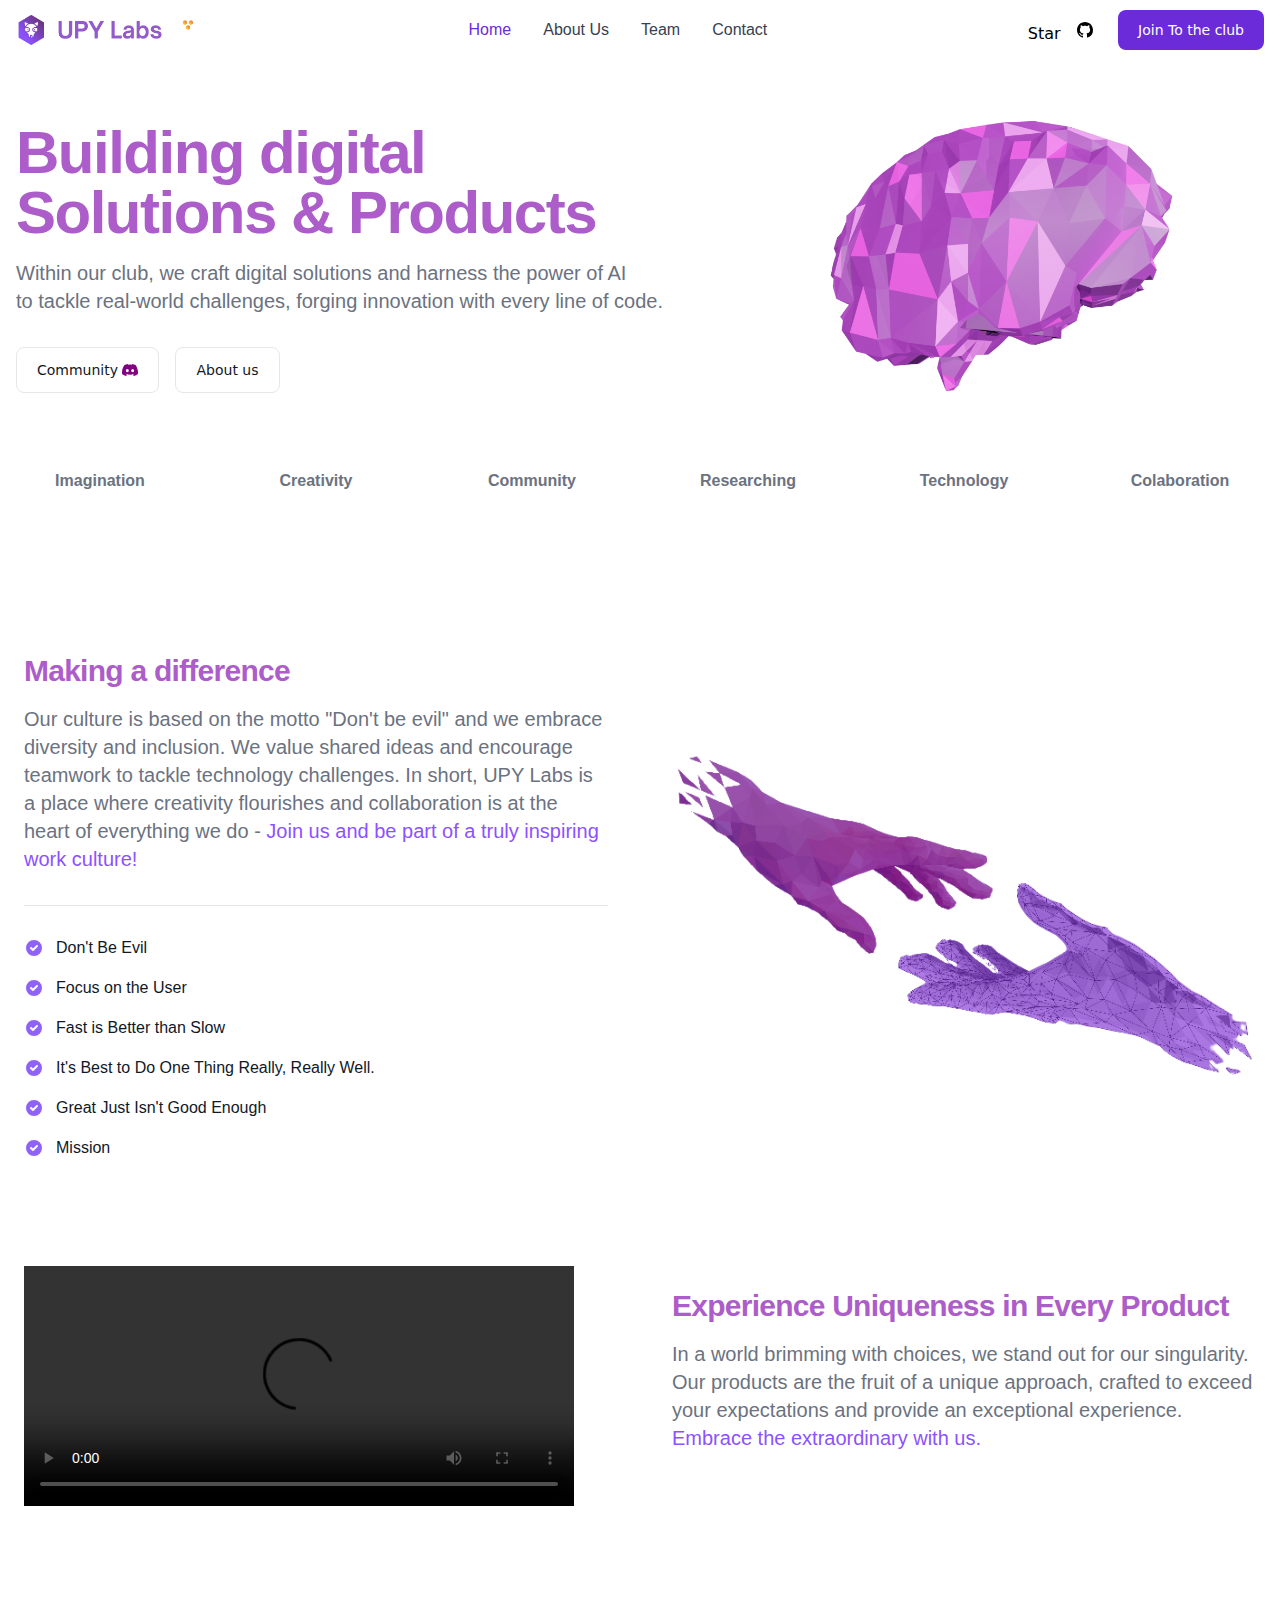
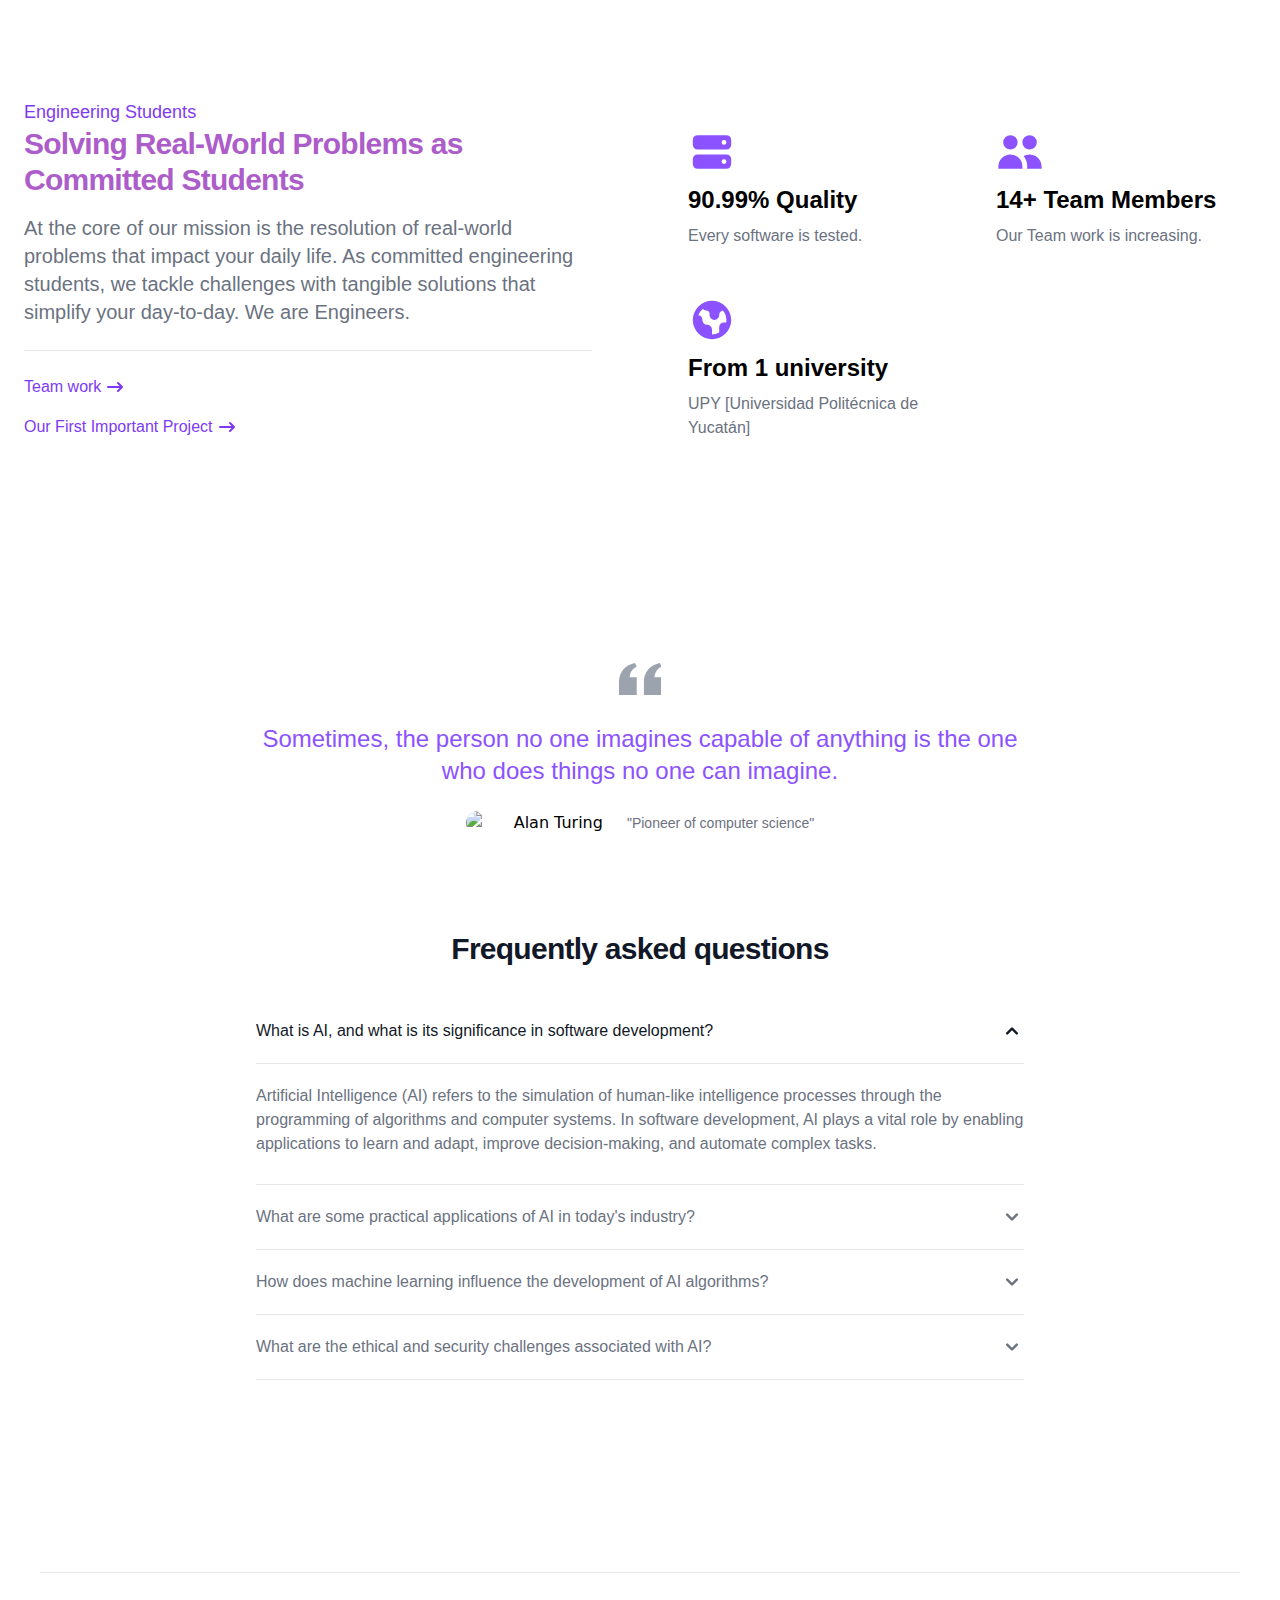
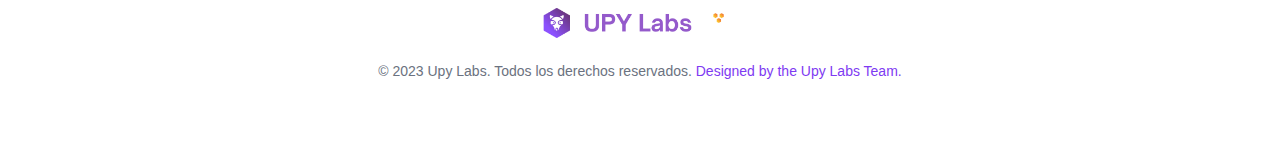
==== commit 9ccd2816: "V1.1.6 [Final modifications added]" ====
--- a/index.html
+++ b/index.html
@@ -66,22 +66,26 @@
                 <div class="items-center justify-between hidden w-full lg:flex lg:w-auto lg:order-1" id="mobile-menu-2">
                     <ul class="flex flex-col mt-4 font-medium lg:flex-row lg:space-x-8 lg:mt-0">
                         <li>
-                            <a href="#" class="block py-2 pl-3 pr-4 text-white bg-purple-700 rounded lg:bg-transparent lg:text-purple-700 lg:p-0 dark:text-white" aria-current="page" style="font-family: 'Product Sans', sans-serif;">Home</a>
+                            <a href="index.html" class="block py-2 pl-3 pr-4 text-white bg-purple-700 rounded lg:bg-transparent lg:text-purple-700 lg:p-0 dark:text-white" aria-current="page" style="font-family: 'Product Sans', sans-serif;">Home</a>
                         </li>
                         <li>
                             <a href="AboutUs.html" class="block py-2 pl-3 pr-4 text-gray-700 border-b border-gray-100 hover:bg-gray-50 lg:hover:bg-transparent lg:border-0 lg:hover:text-purple-700 lg:p-0 dark:text-gray-400 lg:dark:hover:text-white dark:hover:bg-gray-700 dark:hover:text-white lg:dark:hover:bg-transparent dark:border-gray-700" style="font-family: 'Product Sans', sans-serif;">About Us</a>
                         </li>
+                        <!--
                         <li>
                             <a href="#" class="block py-2 pl-3 pr-4 text-gray-700 border-b border-gray-100 hover:bg-gray-50 lg:hover:bg-transparent lg:border-0 lg:hover:text-purple-700 lg:p-0 dark:text-gray-400 lg:dark:hover:text-white dark:hover:bg-gray-700 dark:hover:text-white lg:dark:hover:bg-transparent dark:border-gray-700" style="font-family: 'Product Sans', sans-serif;">Projects</a>
                         </li>
+                        -->
                         <li>
                             <a href="Team.html" class="block py-2 pl-3 pr-4 text-gray-700 border-b border-gray-100 hover:bg-gray-50 lg:hover:bg-transparent lg:border-0 lg:hover:text-purple-700 lg:p-0 dark:text-gray-400 lg:dark:hover:text-white dark:hover:bg-gray-700 dark:hover:text-white lg:dark:hover:bg-transparent dark:border-gray-700" style="font-family: 'Product Sans', sans-serif;">Team</a>
                         </li>
+                        <!--
                         <li>
                             <a href="#" class="block py-2 pl-3 pr-4 text-gray-700 border-b border-gray-100 hover:bg-gray-50 lg:hover:bg-transparent lg:border-0 lg:hover:text-purple-700 lg:p-0 dark:text-gray-400 lg:dark:hover:text-white dark:hover:bg-gray-700 dark:hover:text-white lg:dark:hover:bg-transparent dark:border-gray-700" style="font-family: 'Product Sans', sans-serif;">Researching</a>
                         </li>
-                        <li>
-                            <a href="#" class="block py-2 pl-3 pr-4 text-gray-700 border-b border-gray-100 hover:bg-gray-50 lg:hover:bg-transparent lg:border-0 lg:hover:text-purple-700 lg:p-0 dark:text-gray-400 lg:dark:hover:text-white dark:hover:bg-gray-700 dark:hover:text-white lg:dark:hover:bg-transparent dark:border-gray-700" style="font-family: 'Product Sans', sans-serif;">Contact</a>
+                        -->
+                        <li>
+                            <a href="ContactUs.html" class="block py-2 pl-3 pr-4 text-gray-700 border-b border-gray-100 hover:bg-gray-50 lg:hover:bg-transparent lg:border-0 lg:hover:text-purple-700 lg:p-0 dark:text-gray-400 lg:dark:hover:text-white dark:hover:bg-gray-700 dark:hover:text-white lg:dark:hover:bg-transparent dark:border-gray-700" style="font-family: 'Product Sans', sans-serif;">Contact</a>
                         </li>
                     </ul>
                 </div>
--- a/output.css
+++ b/output.css
@@ -2094,6 +2094,7 @@
   --tw-ring-color: rgb(74 29 150 / var(--tw-ring-opacity));
 }
 
+
 @media (min-width: 640px) {
   .sm\:mx-auto {
     margin-left: auto;
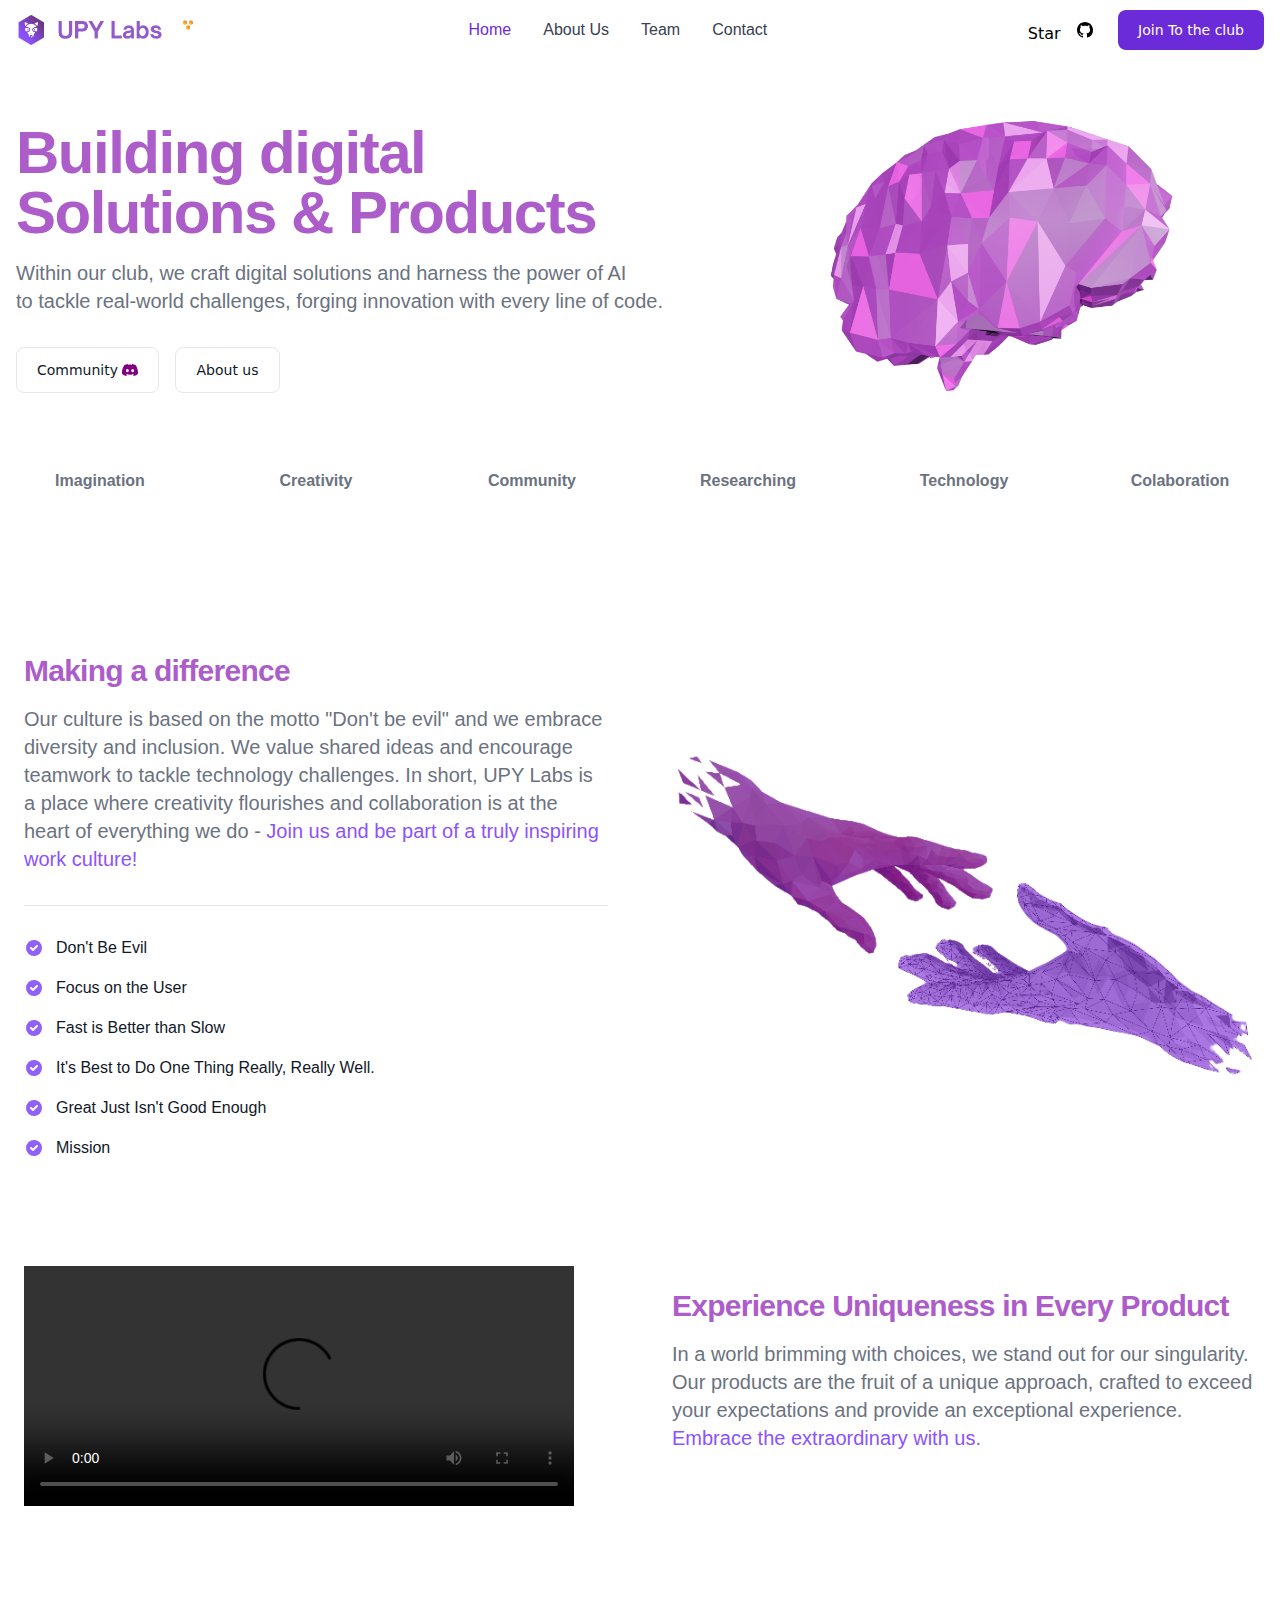
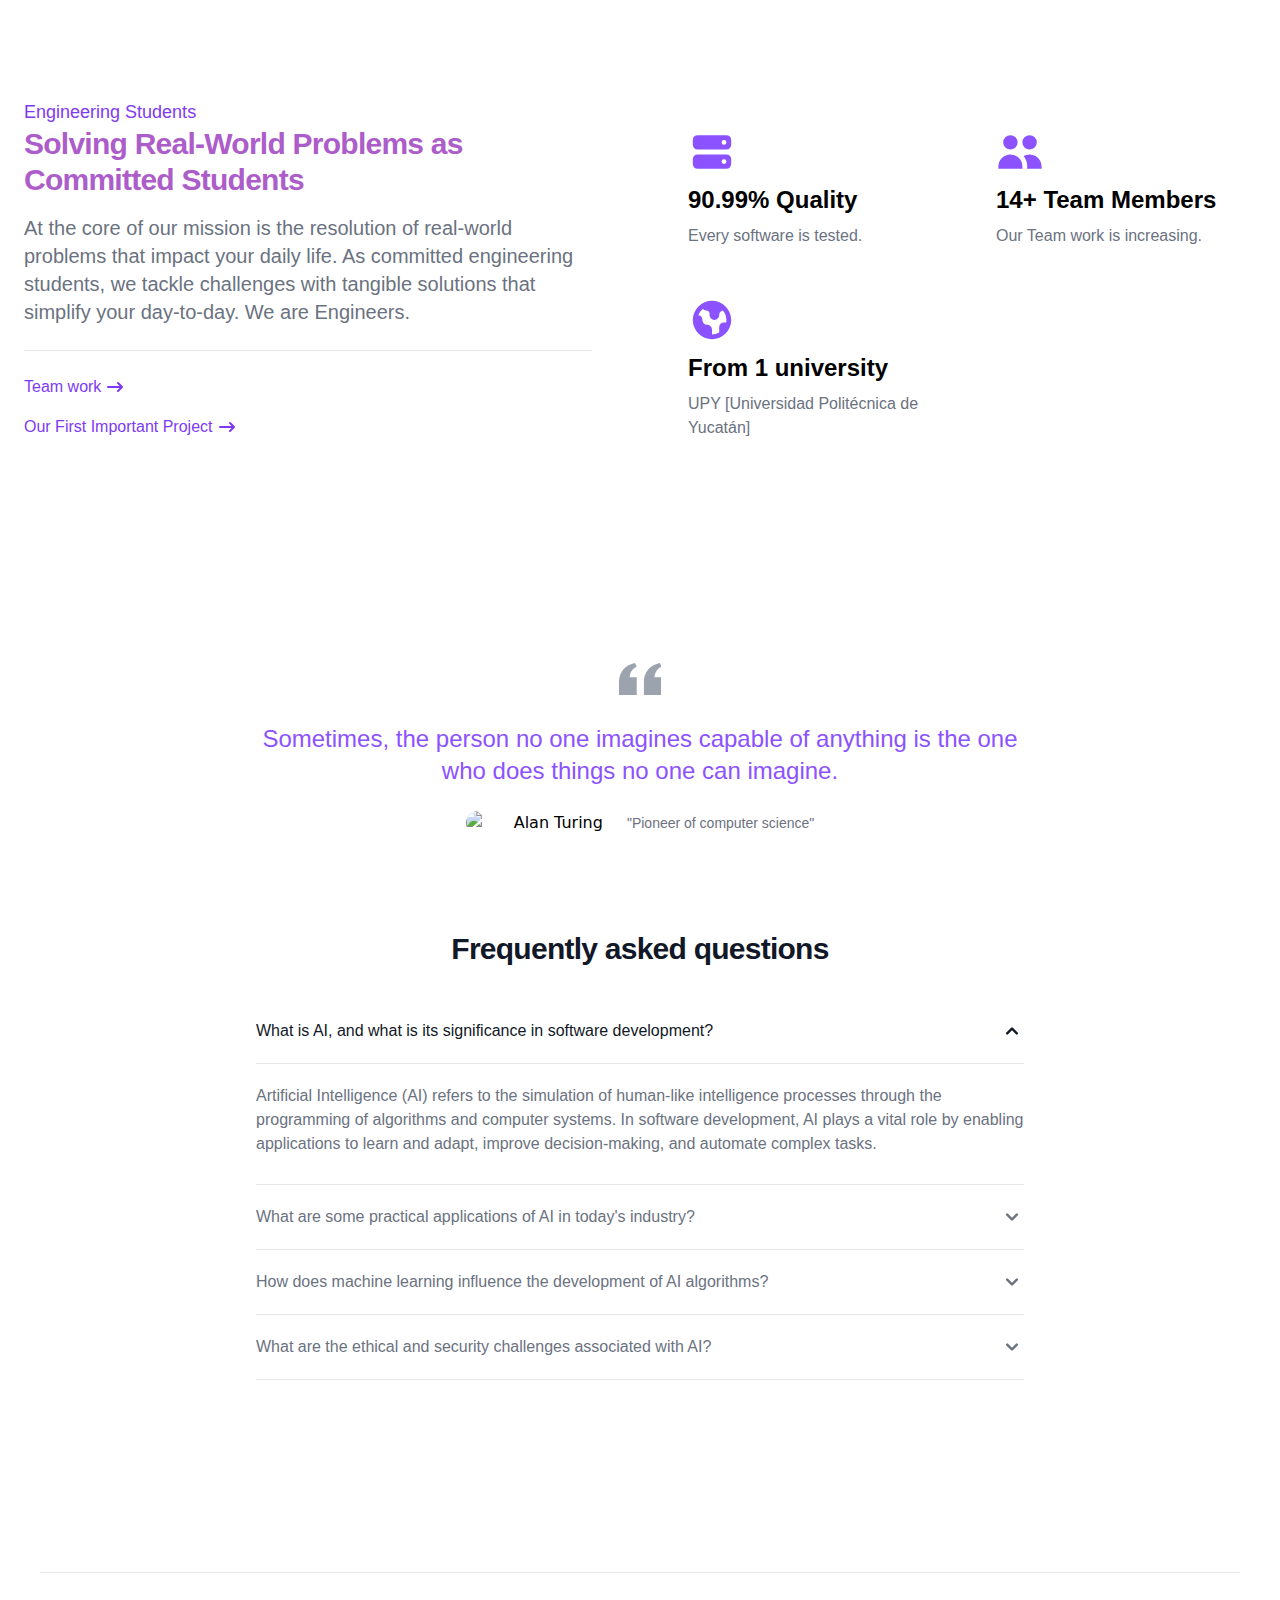
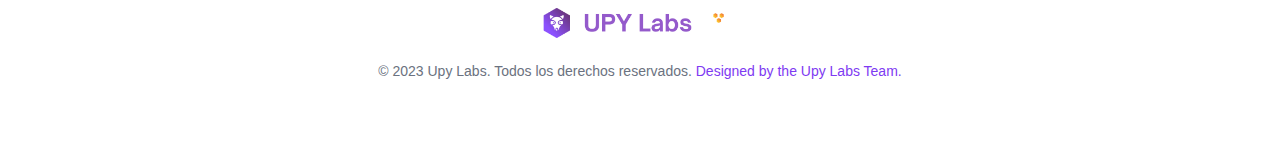
==== commit 8db3dd2b: "V1.1.8 [Final modifications added]" ====
--- a/index.html
+++ b/index.html
@@ -8,8 +8,8 @@
     <title>UPY Labs</title>
 
     <!-- Meta SEO -->
-    <meta name="title" content="Landwind - Tailwind CSS Landing Page">
-    <meta name="description" content="Get started with a free and open-source landing page built with Tailwind CSS and the Flowbite component library.">
+    <meta name="title" content="UPY Labs">
+    <meta name="description" content="Researching & development">
     <meta name="robots" content="index, follow">
     <meta http-equiv="Content-Type" content="text/html; charset=utf-8">
     <meta name="language" content="English">
@@ -21,7 +21,7 @@
     <meta property="og:url" content=https://https://demo.themesberg.com/landwind/>
     <meta property="og:description" content=Get started with a free and open-source landing page for Tailwind CSS built with the Flowbite component library featuring dark mode, hero sections, pricing cards, and more.>
     <meta property="og:type" content="">
-    <meta property="og:image" content=https://themesberg.s3.us-east-2.amazonaws.com/public/github/landwind/og-image.png>
+    <meta property="og:image" content=./images/logo.png>
     <meta name="twitter:card" content="summary" />
     <meta name="twitter:site" content="@themesberg" />
     <meta name="twitter:creator" content="@themesberg" />
@@ -42,7 +42,7 @@
         <nav class="bg-white border-gray-200 py-2.5 dark:bg-gray-900">
             <div class="flex flex-wrap items-center justify-between max-w-screen-xl px-4 mx-auto">
                 <a href="#" class="flex items-center">
-                    <img src="./images/logo.png" class="h-6 mr-3 sm:h-9" alt="Landwind Logo" width="180" height="350" />
+                    <img src="./images/logo.png" class="h-6 mr-3 sm:h-9" alt="UPY-Labs" width="180" height="350" />
                 </a>
                 <div class="flex items-center lg:order-2">
                     <div class="hidden mt-2 mr-4 sm:inline-block">
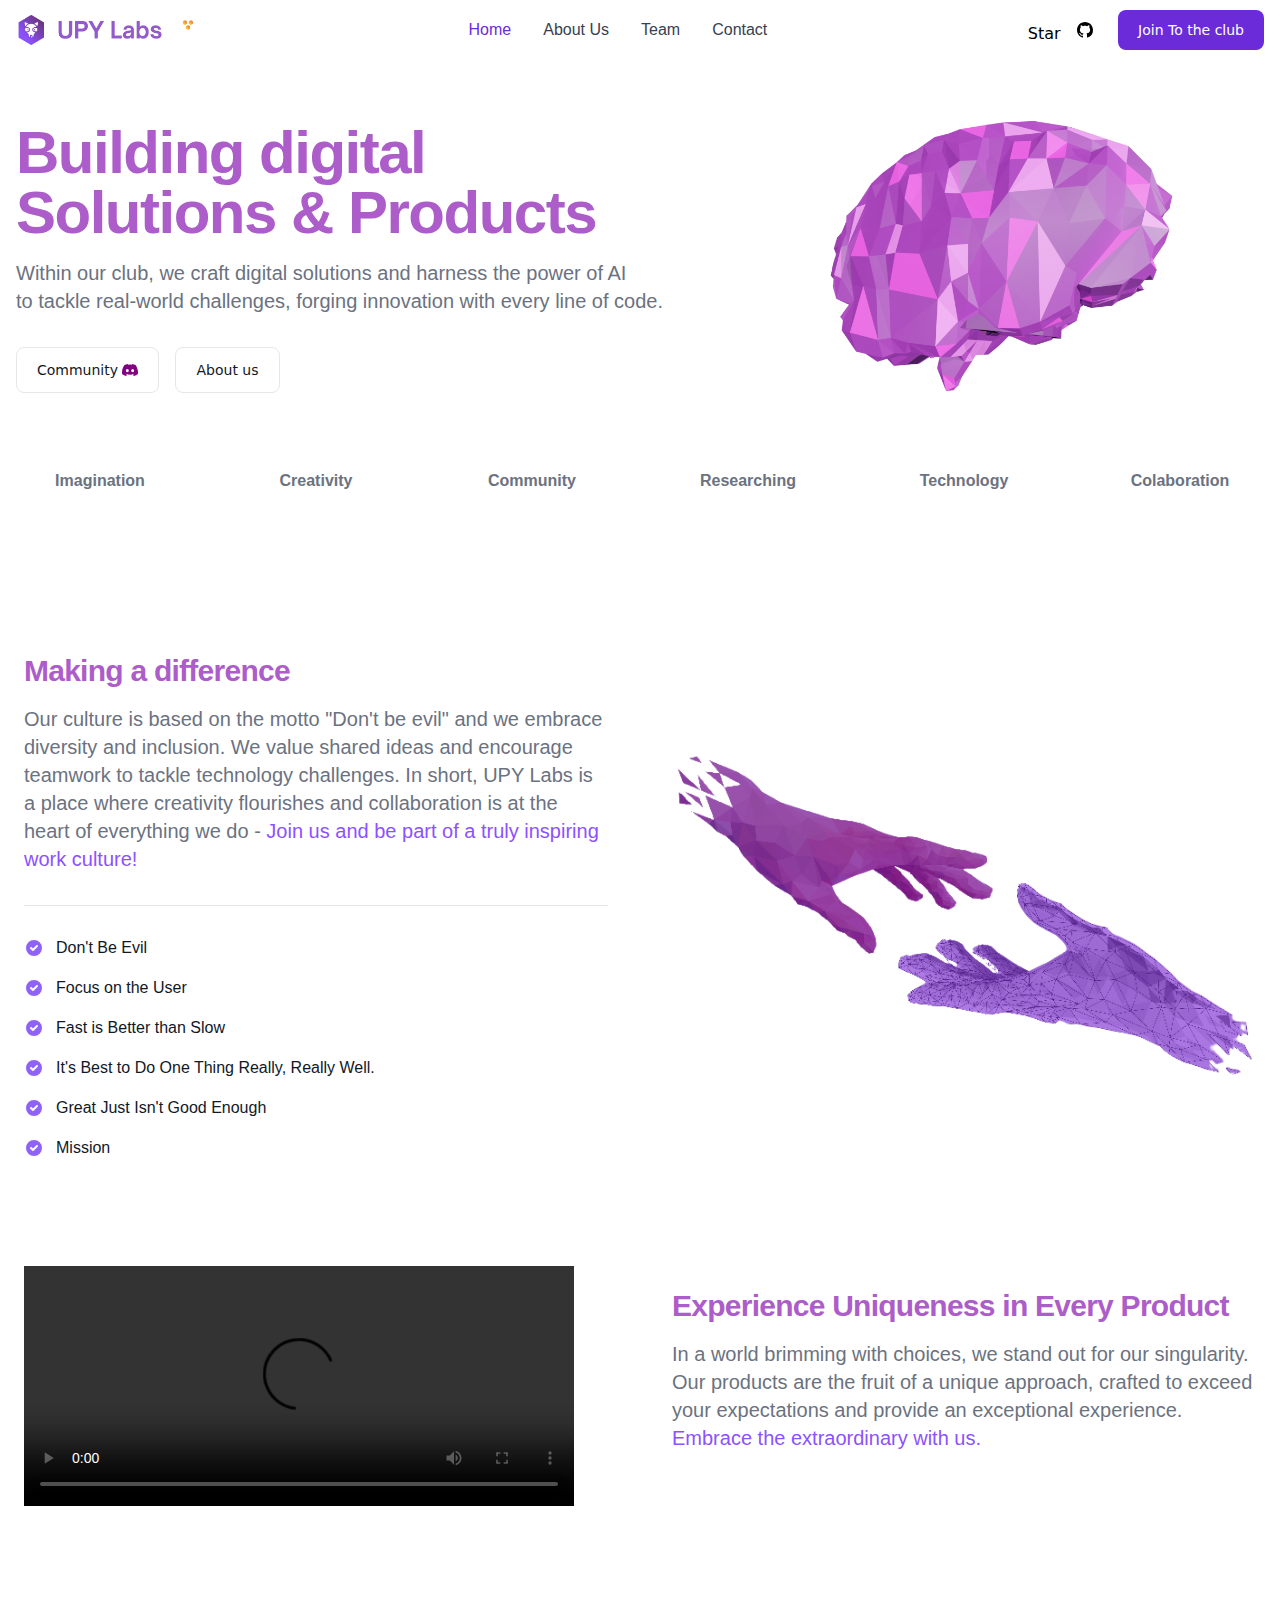
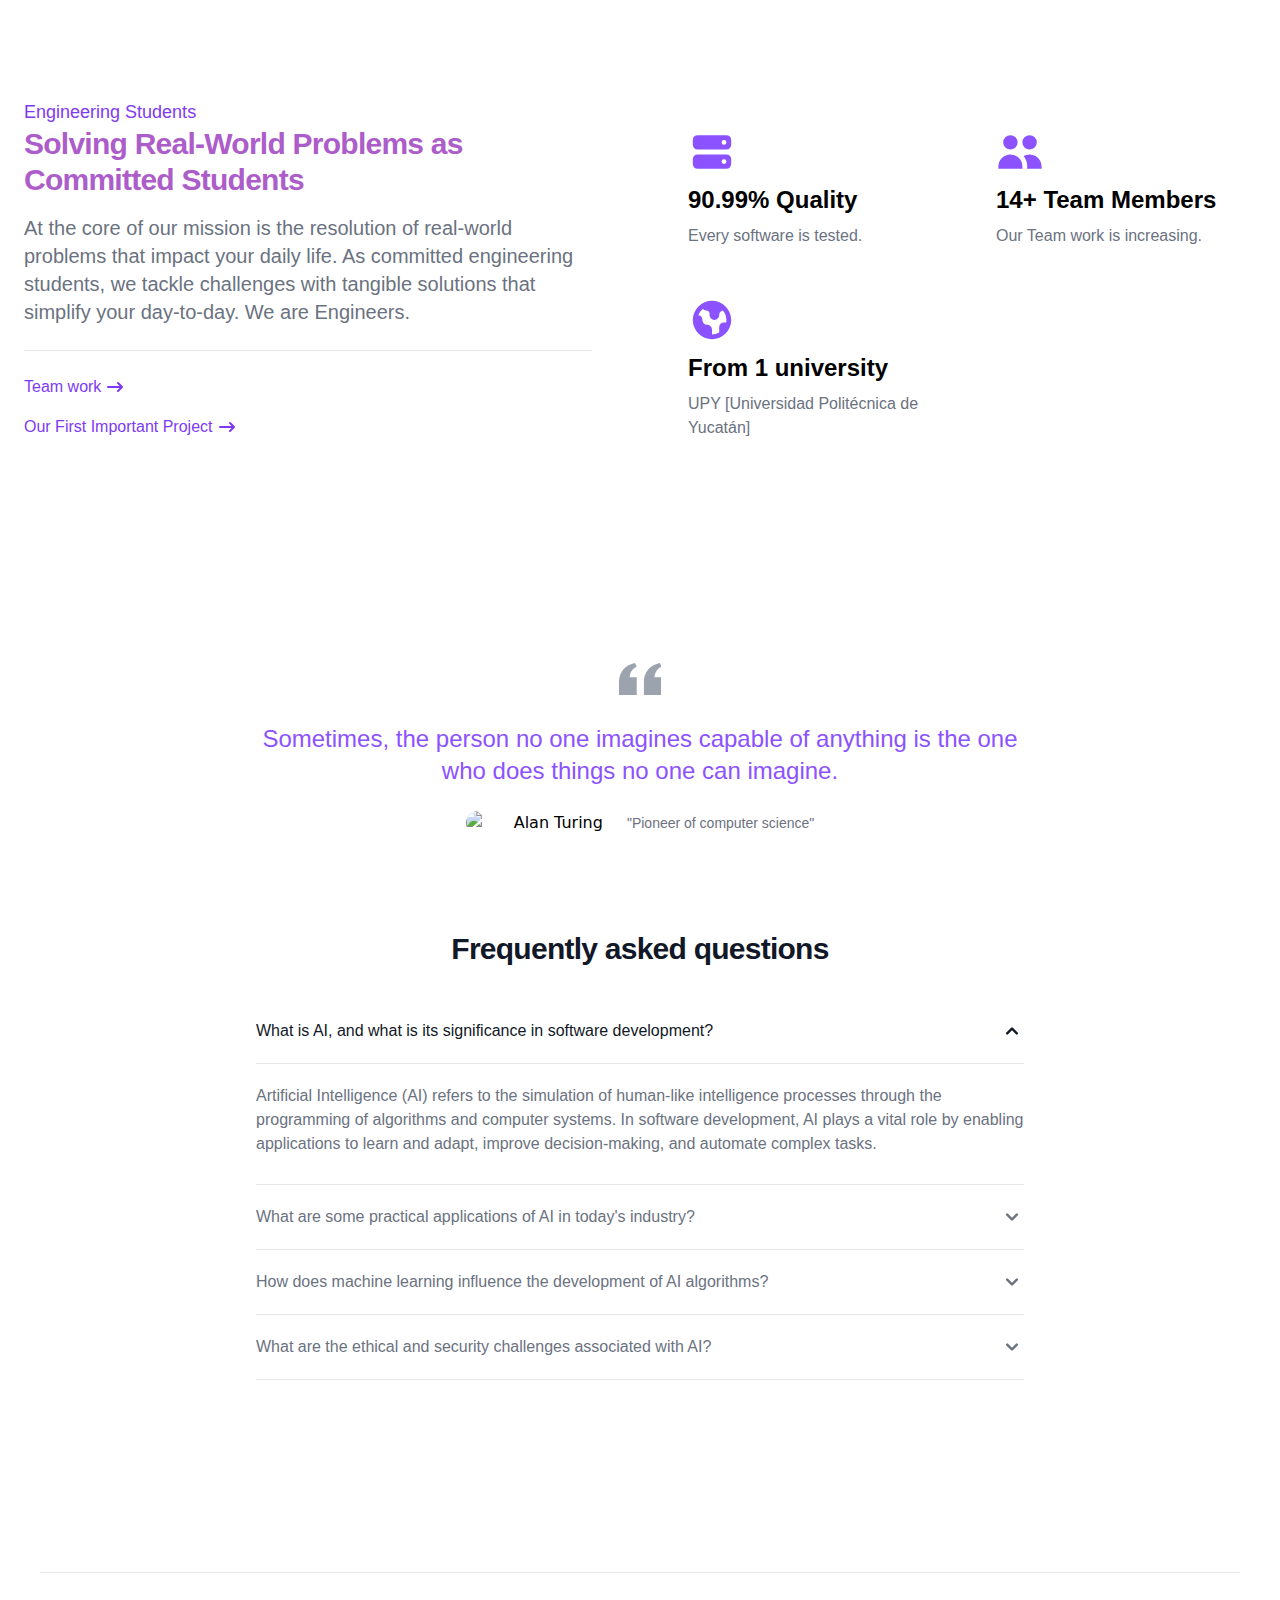
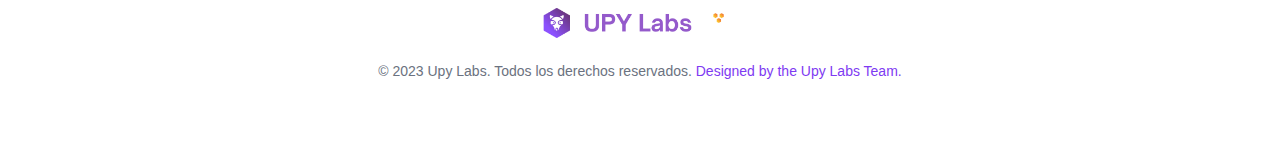
==== commit 3038fed2: "V1.1.9 [Final modifications added]" ====
--- a/index.html
+++ b/index.html
@@ -214,7 +214,7 @@
                 <p class="font-light text-gray-500 sm:text-xl dark:text-gray-400" style="font-family: 'Product Sans', sans-serif;">At the core of our mission is the resolution of real-world problems that impact your daily life. As committed engineering students, we tackle challenges with tangible solutions that simplify your day-to-day. We are Engineers.</p>
                 <div class="pt-6 mt-6 space-y-4 border-t border-gray-200 dark:border-gray-700">
                     <div>
-                      <a href="#" class="inline-flex items-center text-base font-medium text-purple-600 hover:text-purple-800 dark:text-purple-500 dark:hover:text-purple-700" style="font-family: 'Product Sans', sans-serif;"> 
+                      <a href="Team.html" class="inline-flex items-center text-base font-medium text-purple-600 hover:text-purple-800 dark:text-purple-500 dark:hover:text-purple-700" style="font-family: 'Product Sans', sans-serif;"> 
                         Team work
                         <svg class="w-5 h-5 ml-1" fill="currentColor" viewBox="0 0 20 20" xmlns="http://www.w3.org/2000/svg"><path fill-rule="evenodd" d="M12.293 5.293a1 1 0 011.414 0l4 4a1 1 0 010 1.414l-4 4a1 1 0 01-1.414-1.414L14.586 11H3a1 1 0 110-2h11.586l-2.293-2.293a1 1 0 010-1.414z" clip-rule="evenodd"></path></svg>
                       </a>
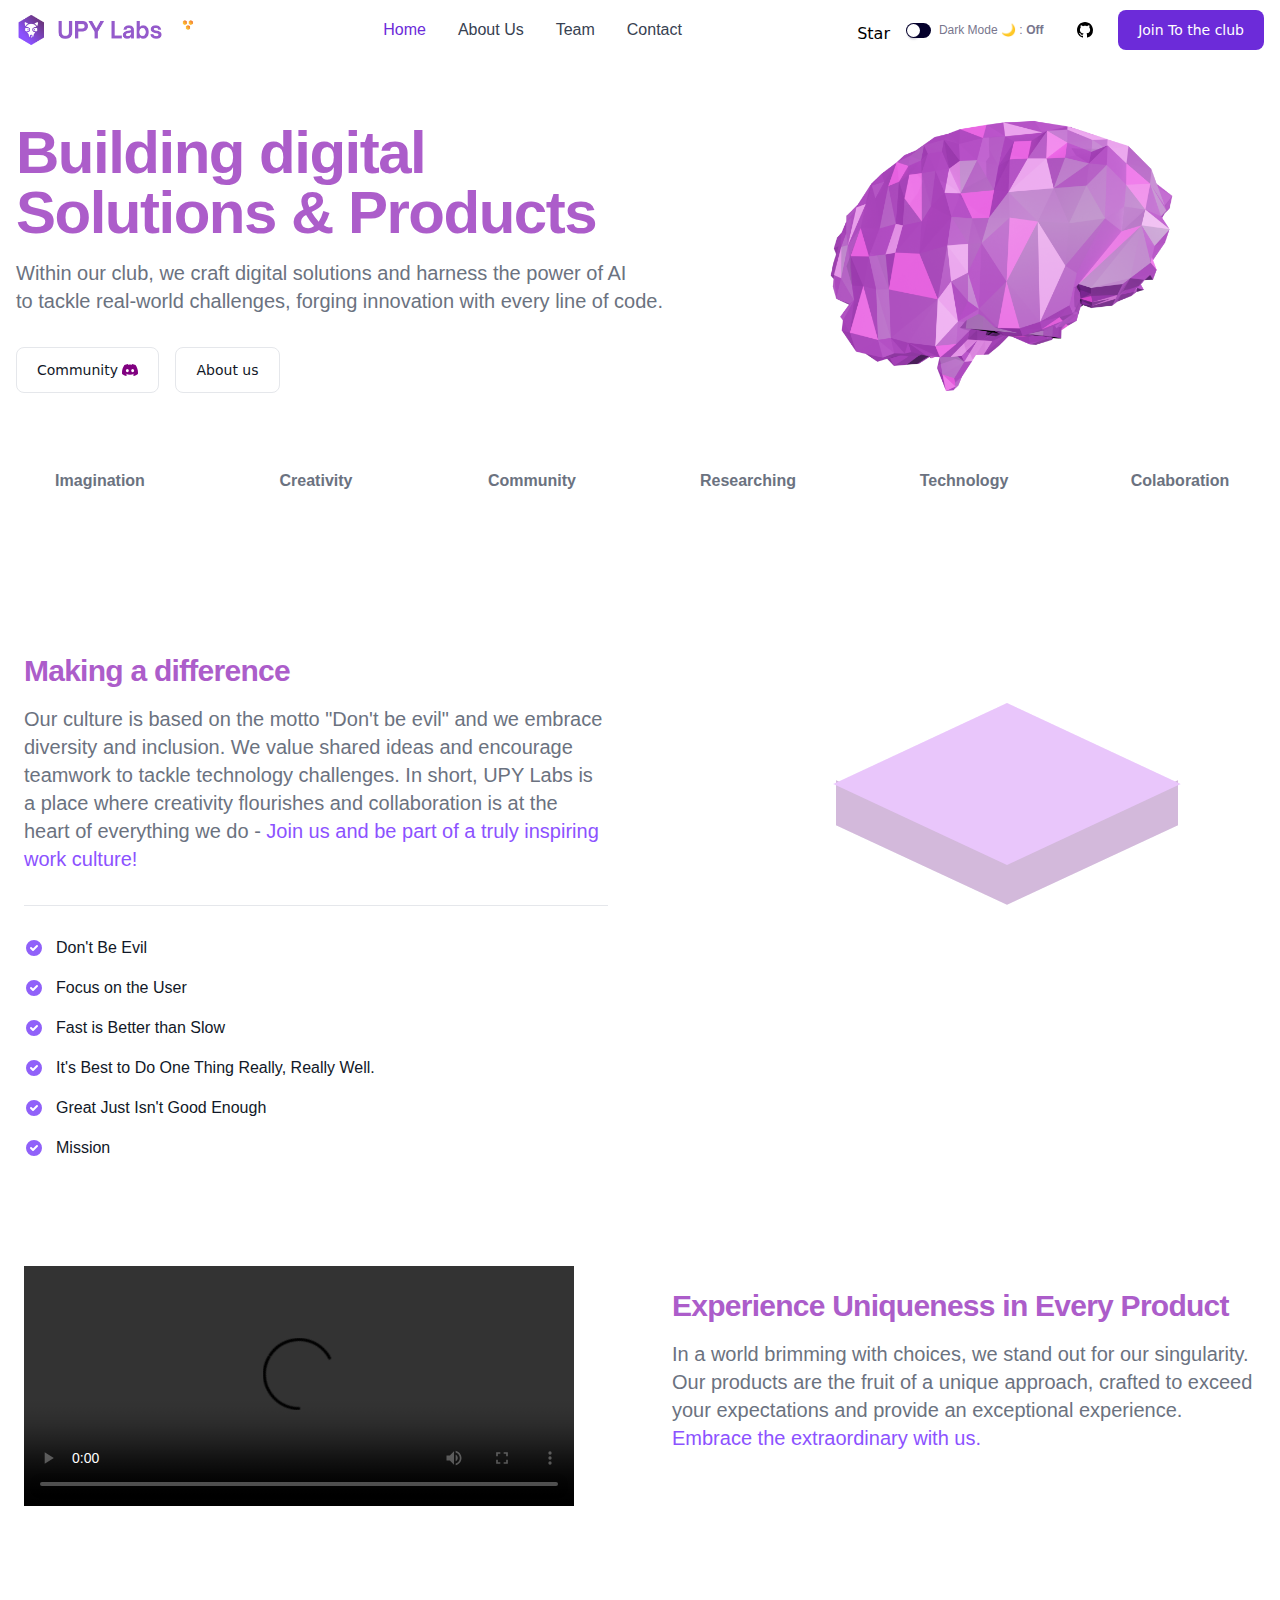
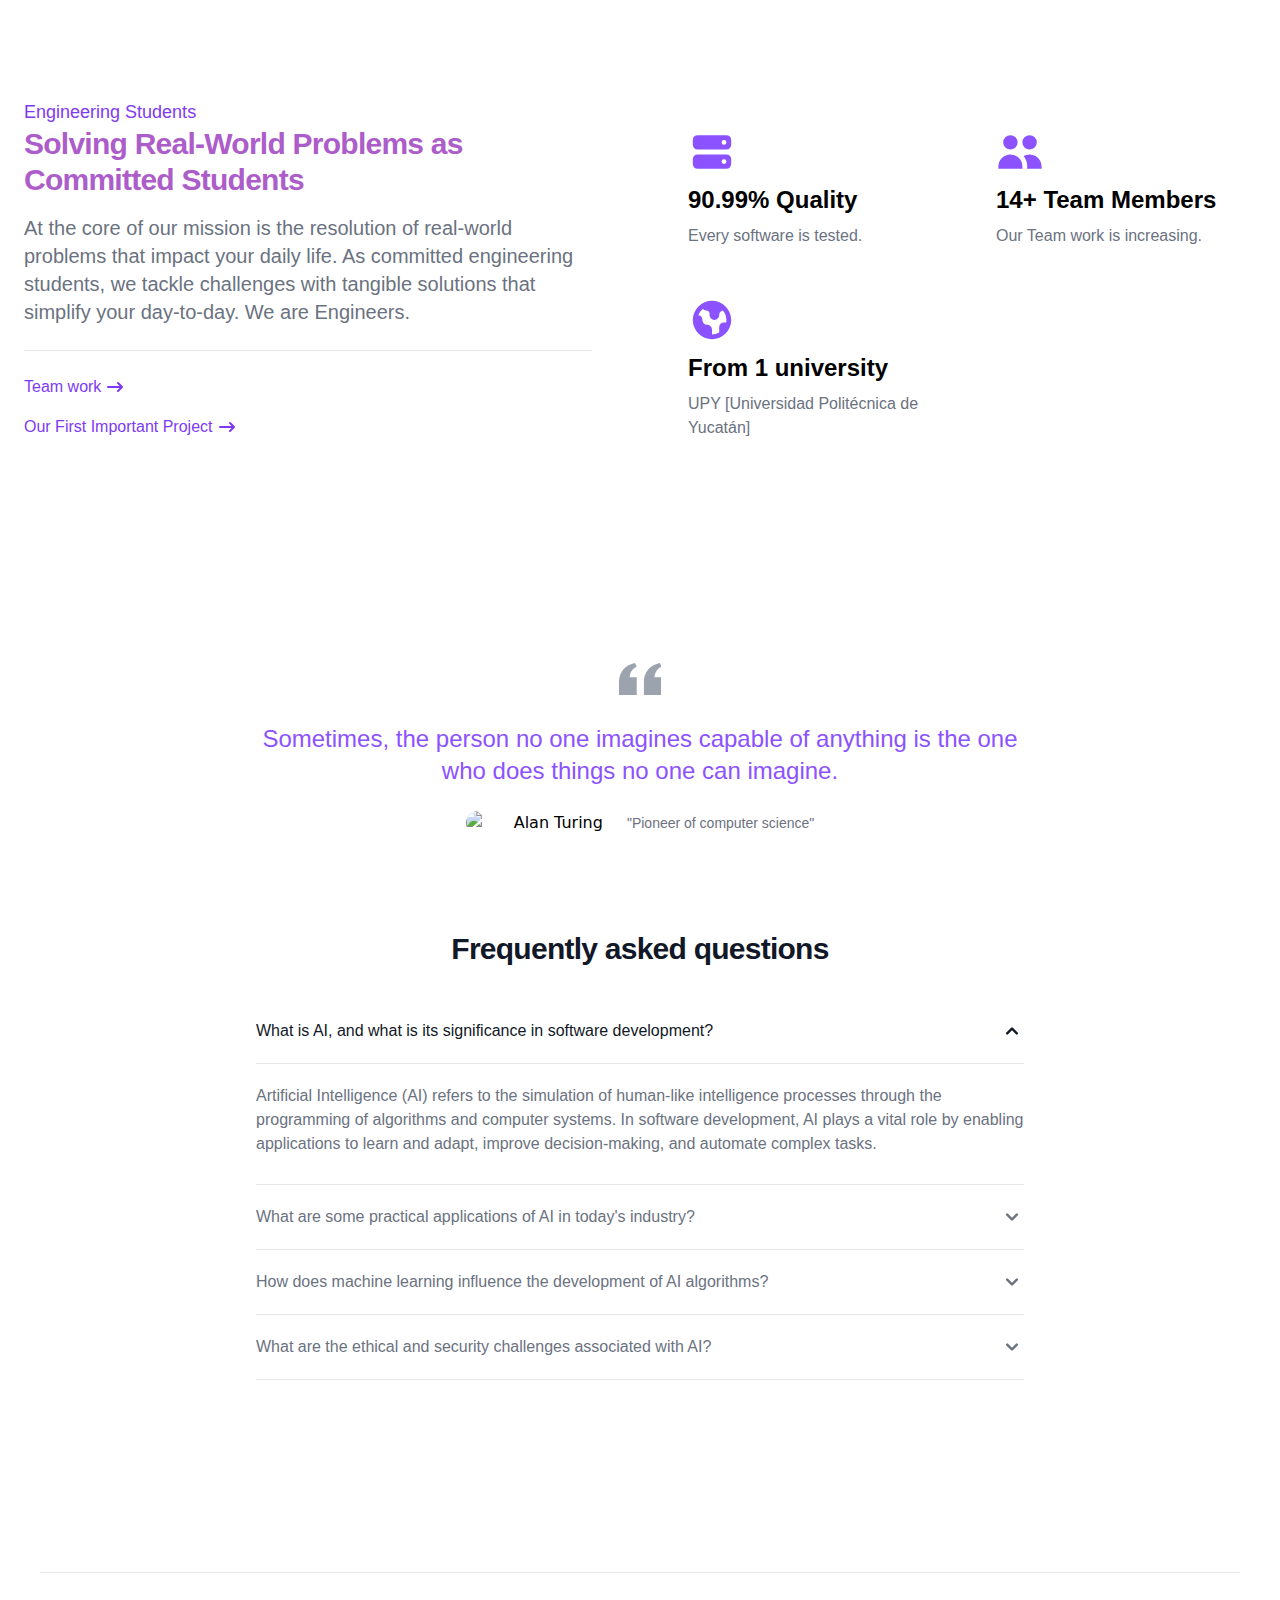
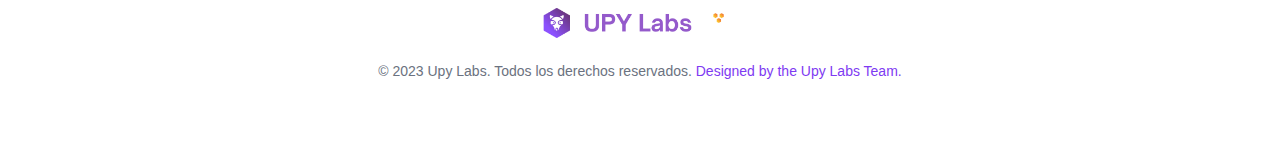
==== commit 6cfd34db: "V2.0.1 [New Styles added]" ====
--- a/index.html
+++ b/index.html
@@ -1,7 +1,7 @@
 <!DOCTYPE html>
  <html lang="en">
 <head>
-    <link rel="canonical" href="https://https://demo.themesberg.com/landwind/" />
+    <link rel="canonical" href="./images/icon.png" />
     <meta charset="UTF-8">
     <meta http-equiv="X-UA-Compatible" content="IE=edge">
     <meta name="viewport" content="width=device-width, initial-scale=1.0">
@@ -18,10 +18,10 @@
     <!-- Social media share -->
     <meta property="og:title" content=Landwind - Tailwind CSS Landing Page>
     <meta property="og:site_name" content=Themesberg>
-    <meta property="og:url" content=https://https://demo.themesberg.com/landwind/>
+    <meta property="og:url" content=./images/icon.png/>
     <meta property="og:description" content=Get started with a free and open-source landing page for Tailwind CSS built with the Flowbite component library featuring dark mode, hero sections, pricing cards, and more.>
     <meta property="og:type" content="">
-    <meta property="og:image" content=./images/logo.png>
+    <meta property="og:image" content=./images/icon.png>
     <meta name="twitter:card" content="summary" />
     <meta name="twitter:site" content="@themesberg" />
     <meta name="twitter:creator" content="@themesberg" />
@@ -34,6 +34,7 @@
     <meta name="msapplication-TileColor" content="#da532c">
     <meta name="theme-color" content="#ffffff">
     <link href="./output.css" rel="stylesheet">
+    <link href="./utils.css" rel="stylesheet">
     <link rel="stylesheet" href="https://fonts.googleapis.com/css?family=Product+Sans">
     <script async defer src="https://buttons.github.io/buttons.js"></script>
 </head>
@@ -49,6 +50,19 @@
                         <a class="github-button" href="https://github.com/UPY-Labs" data-size="large" data-icon="octicon-star" data-show-count="true" aria-label="Star themesberg/landwind on GitHub">Star
                         </a>
                     </div>
+                    <div class="checkbox-wrapper-35">
+                        <input value="private" name="switch" id="switch" type="checkbox" class="switch">
+                        <label for="switch">
+                          <span class="switch-x-text">Dark Mode 🌙 :</span>
+                          <span class="switch-x-toggletext">
+                            <span class="switch-x-checked"><span class="switch-x-hiddenlabel">Checked: </span>On</span>
+                            <span class="switch-x-unchecked"><span class="switch-x-hiddenlabel">Unchecked: </span>Off</span>
+                          </span>
+                        </label>
+                    </div>
+                    &nbsp;
+                    &nbsp;
+                    &nbsp;
                     <svg xmlns="http://www.w3.org/2000/svg" width="16" height="16" fill="black" class="bi bi-github" viewBox="0 0 16 16">
                         <path d="M8 0C3.58 0 0 3.58 0 8c0 3.54 2.29 6.53 5.47 7.59.4.07.55-.17.55-.38 0-.19-.01-.82-.01-1.49-2.01.37-2.53-.49-2.69-.94-.09-.23-.48-.94-.82-1.13-.28-.15-.68-.52-.01-.53.63-.01 1.08.58 1.23.82.72 1.21 1.87.87 2.33.66.07-.52.28-.87.51-1.07-1.78-.2-3.64-.89-3.64-3.95 0-.87.31-1.59.82-2.15-.08-.2-.36-1.02.08-2.12 0 0 .67-.21 2.2.82.64-.18 1.32-.27 2-.27.68 0 1.36.09 2 .27 1.53-1.04 2.2-.82 2.2-.82.44 1.1.16 1.92.08 2.12.51.56.82 1.27.82 2.15 0 3.07-1.87 3.75-3.65 3.95.29.25.54.73.54 1.48 0 1.07-.01 1.93-.01 2.2 0 .21.15.46.55.38A8.012 8.012 0 0 0 16 8c0-4.42-3.58-8-8-8z"/>
                     </svg>
@@ -187,8 +201,30 @@
                         </li>
                     </ul>
                 </div>
-                <div>
-                    <img src="./images/manos.png" alt="hero image">  
+                <!-- <img src="./images/manos.png" alt="hero image"> -->
+                <div>
+                    <div class="loader">
+                        <div class="box box-1">
+                            <div class="side-left"></div>
+                            <div class="side-right"></div>
+                            <div class="side-top"></div>
+                        </div>
+                        <div class="box box-2">
+                            <div class="side-left"></div>
+                            <div class="side-right"></div>
+                            <div class="side-top"></div>
+                        </div>
+                        <div class="box box-3">
+                            <div class="side-left"></div>
+                            <div class="side-right"></div>
+                            <div class="side-top"></div>
+                        </div>
+                        <div class="box box-4">
+                            <div class="side-left"></div>
+                            <div class="side-right"></div>
+                            <div class="side-top"></div>
+                        </div>
+                    </div>
                 </div>
             </div>
             <!-- Row -->
--- a/utils.css
+++ b/utils.css
@@ -0,0 +1,260 @@
+.checkbox-wrapper-35 .switch {
+    display: none;
+  }
+  
+  .checkbox-wrapper-35 .switch + label {
+    -webkit-box-align: center;
+    -webkit-align-items: center;
+    -ms-flex-align: center;
+    align-items: center;
+    color: #78768d;
+    cursor: pointer;
+    display: -webkit-box;
+    display: -webkit-flex;
+    display: -ms-flexbox;
+    display: flex;
+    font-family: 'Helvetica Neue', Helvetica, Arial, sans-serif;
+    font-size: 12px;
+    line-height: 15px;
+    position: relative;
+    -webkit-user-select: none;
+    -moz-user-select: none;
+    -ms-user-select: none;
+    user-select: none;
+  }
+  
+  .checkbox-wrapper-35 .switch + label::before,
+    .checkbox-wrapper-35 .switch + label::after {
+    content: '';
+    display: block;
+  }
+  
+  .checkbox-wrapper-35 .switch + label::before {
+    background-color: #05012c;
+    border-radius: 500px;
+    height: 15px;
+    margin-right: 8px;
+    -webkit-transition: background-color 0.125s ease-out;
+    transition: background-color 0.125s ease-out;
+    width: 25px;
+  }
+  
+  .checkbox-wrapper-35 .switch + label::after {
+    background-color: #fff;
+    border-radius: 13px;
+    box-shadow: 0 3px 1px 0 rgba(37, 34, 71, 0.05), 0 2px 2px 0 rgba(37, 34, 71, 0.1), 0 3px 3px 0 rgba(37, 34, 71, 0.05);
+    height: 13px;
+    left: 1px;
+    position: absolute;
+    top: 1px;
+    -webkit-transition: -webkit-transform 0.125s ease-out;
+    transition: -webkit-transform 0.125s ease-out;
+    transition: transform 0.125s ease-out;
+    transition: transform 0.125s ease-out, -webkit-transform 0.125s ease-out;
+    width: 13px;
+  }
+  
+  .checkbox-wrapper-35 .switch + label .switch-x-text {
+    display: block;
+    margin-right: .3em;
+  }
+  
+  .checkbox-wrapper-35 .switch + label .switch-x-toggletext {
+    display: block;
+    font-weight: bold;
+    height: 15px;
+    overflow: hidden;
+    position: relative;
+    width: 25px;
+  }
+  
+  .checkbox-wrapper-35 .switch + label .switch-x-unchecked,
+    .checkbox-wrapper-35 .switch + label .switch-x-checked {
+    left: 0;
+    position: absolute;
+    top: 0;
+    -webkit-transition: opacity 0.125s ease-out, -webkit-transform 0.125s ease-out;
+    transition: opacity 0.125s ease-out, -webkit-transform 0.125s ease-out;
+    transition: transform 0.125s ease-out, opacity 0.125s ease-out;
+    transition: transform 0.125s ease-out, opacity 0.125s ease-out, -webkit-transform 0.125s ease-out;
+  }
+  
+  .checkbox-wrapper-35 .switch + label .switch-x-unchecked {
+    opacity: 1;
+    -webkit-transform: none;
+    transform: none;
+  }
+  
+  .checkbox-wrapper-35 .switch + label .switch-x-checked {
+    opacity: 0;
+    -webkit-transform: translate3d(0, 100%, 0);
+    transform: translate3d(0, 100%, 0);
+  }
+  
+  .checkbox-wrapper-35 .switch + label .switch-x-hiddenlabel {
+    position: absolute;
+    visibility: hidden;
+  }
+  
+  .checkbox-wrapper-35 .switch:checked + label::before {
+    background-color: #ffb500;
+  }
+  
+  .checkbox-wrapper-35 .switch:checked + label::after {
+    -webkit-transform: translate3d(10px, 0, 0);
+    transform: translate3d(10px, 0, 0);
+  }
+  
+  .checkbox-wrapper-35 .switch:checked + label .switch-x-unchecked {
+    opacity: 0;
+    -webkit-transform: translate3d(0, -100%, 0);
+    transform: translate3d(0, -100%, 0);
+  }
+  
+  .checkbox-wrapper-35 .switch:checked + label .switch-x-checked {
+    opacity: 1;
+    -webkit-transform: none;
+    transform: none;
+  }
+  
+
+
+
+
+
+
+
+/* 3D tower loader made by: csozi | Website: www.csozi.hu*/
+
+.loader {
+  scale: 9;
+  height: 50px;
+  width: 40px;
+}
+
+.box {
+  position: relative;
+  opacity: 10%;
+  left: 45px;
+}
+
+.side-left {
+  position: absolute;
+  background-color: #833d9b;
+  width: 19px;
+  height: 5px;
+  transform: skew(0deg, -25deg);
+  top: 14px;
+  left: 10px;
+}
+
+.side-right {
+  position: absolute;
+  background-color: #833d9b;
+  width: 19px;
+  height: 5px;
+  transform: skew(0deg, 25deg);
+  top: 14px;
+  left: -9px;
+}
+
+.side-top {
+  position: absolute;
+  background-color: #c35ff5;
+  width: 20px;
+  height: 20px;
+  rotate: 45deg;
+  transform: skew(-20deg, -20deg);
+}
+
+.box-1 {
+  animation: from-left 4s infinite;
+}
+
+.box-2 {
+  animation: from-right 4s infinite;
+  animation-delay: 1s;
+}
+
+.box-3 {
+  animation: from-left 4s infinite;
+  animation-delay: 2s;
+}
+
+.box-4 {
+  animation: from-right 4s infinite;
+  animation-delay: 3s;
+}
+
+@keyframes from-left {
+  0% {
+    z-index: 20;
+    opacity: 0;
+    translate: -20px -6px;
+  }
+
+  20% {
+    z-index: 10;
+    opacity: 1;
+    translate: 0px 0px;
+  }
+
+  40% {
+    z-index: 9;
+    translate: 0px 4px;
+  }
+
+  60% {
+    z-index: 8;
+    translate: 0px 8px;
+  }
+
+  80% {
+    z-index: 7;
+    opacity: 1;
+    translate: 0px 12px;
+  }
+
+  100% {
+    z-index: 5;
+    translate: 0px 30px;
+    opacity: 0;
+  }
+}
+
+@keyframes from-right {
+  0% {
+    z-index: 20;
+    opacity: 0;
+    translate: 20px -6px;
+  }
+
+  20% {
+    z-index: 10;
+    opacity: 1;
+    translate: 0px 0px;
+  }
+
+  40% {
+    z-index: 9;
+    translate: 0px 4px;
+  }
+
+  60% {
+    z-index: 8;
+    translate: 0px 8px;
+  }
+
+  80% {
+    z-index: 7;
+    opacity: 1;
+    translate: 0px 12px;
+  }
+
+  100% {
+    z-index: 5;
+    translate: 0px 30px;
+    opacity: 0;
+  }
+}
+  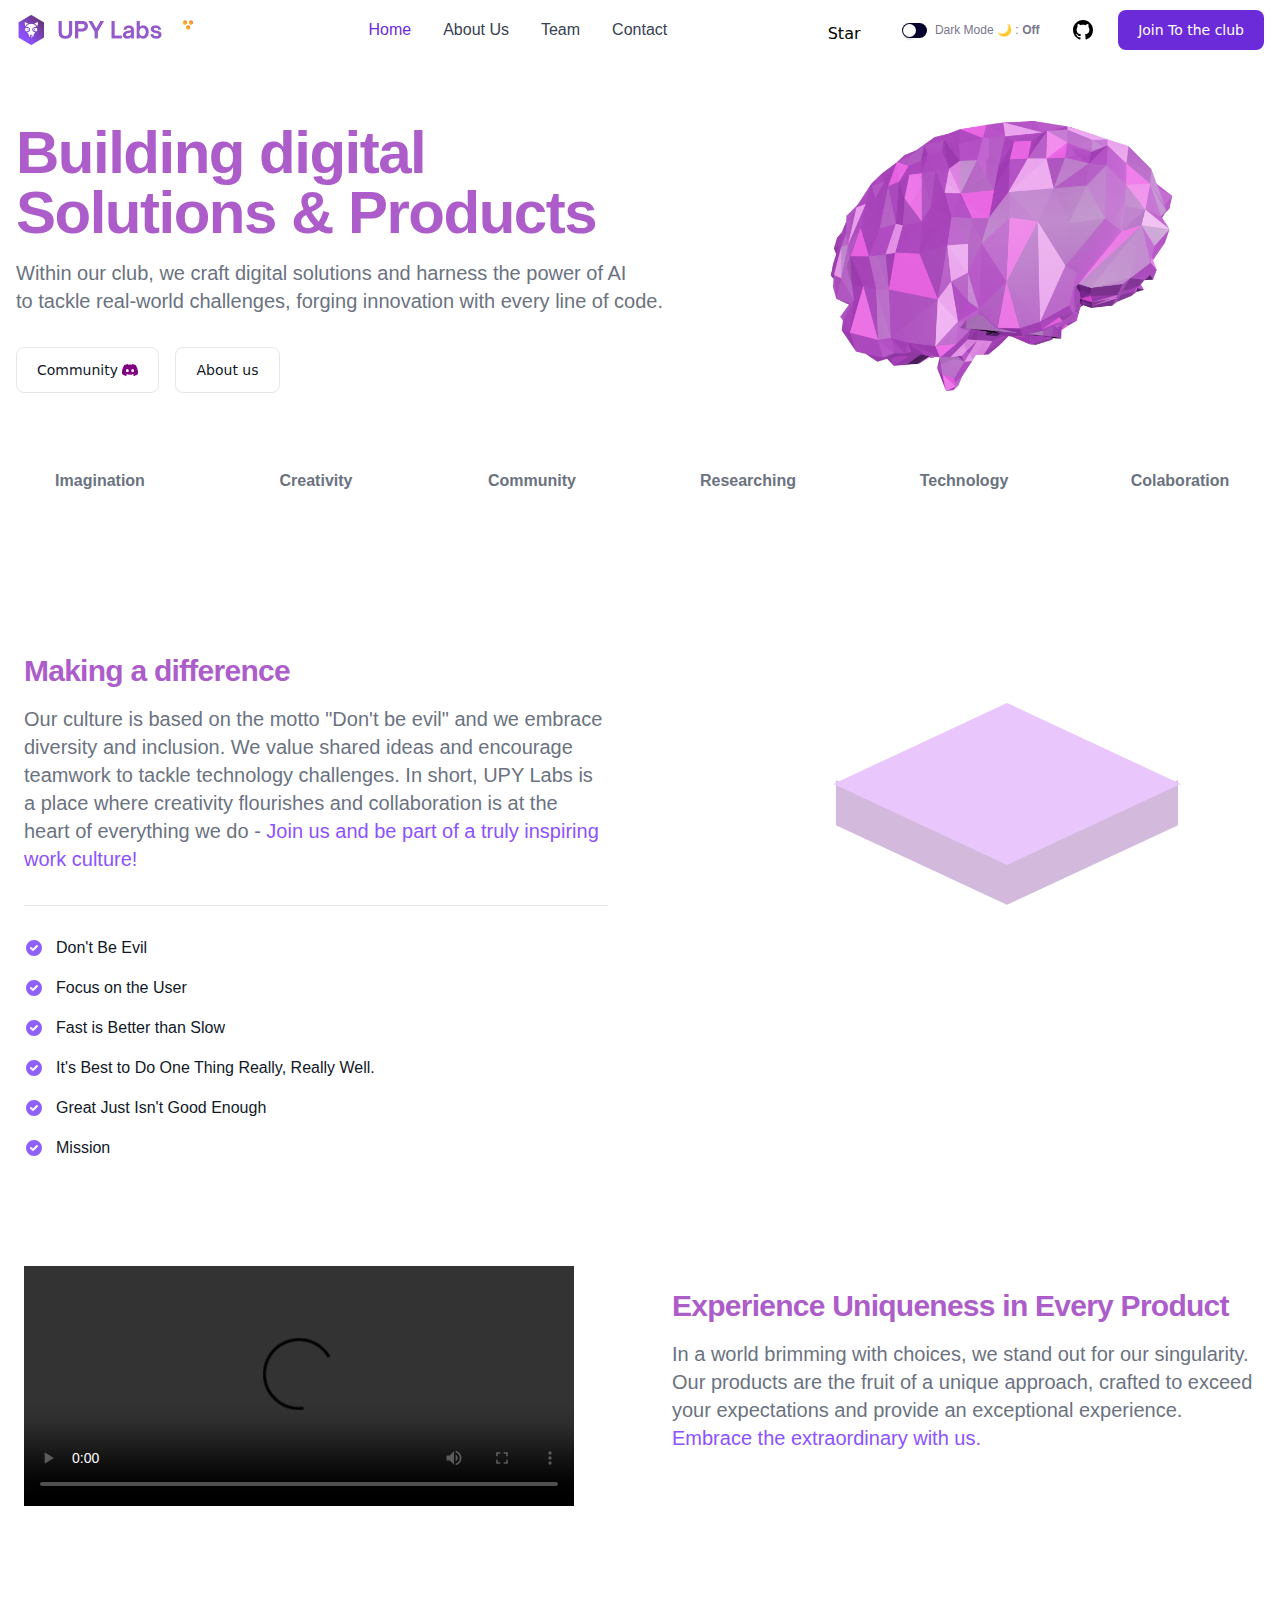
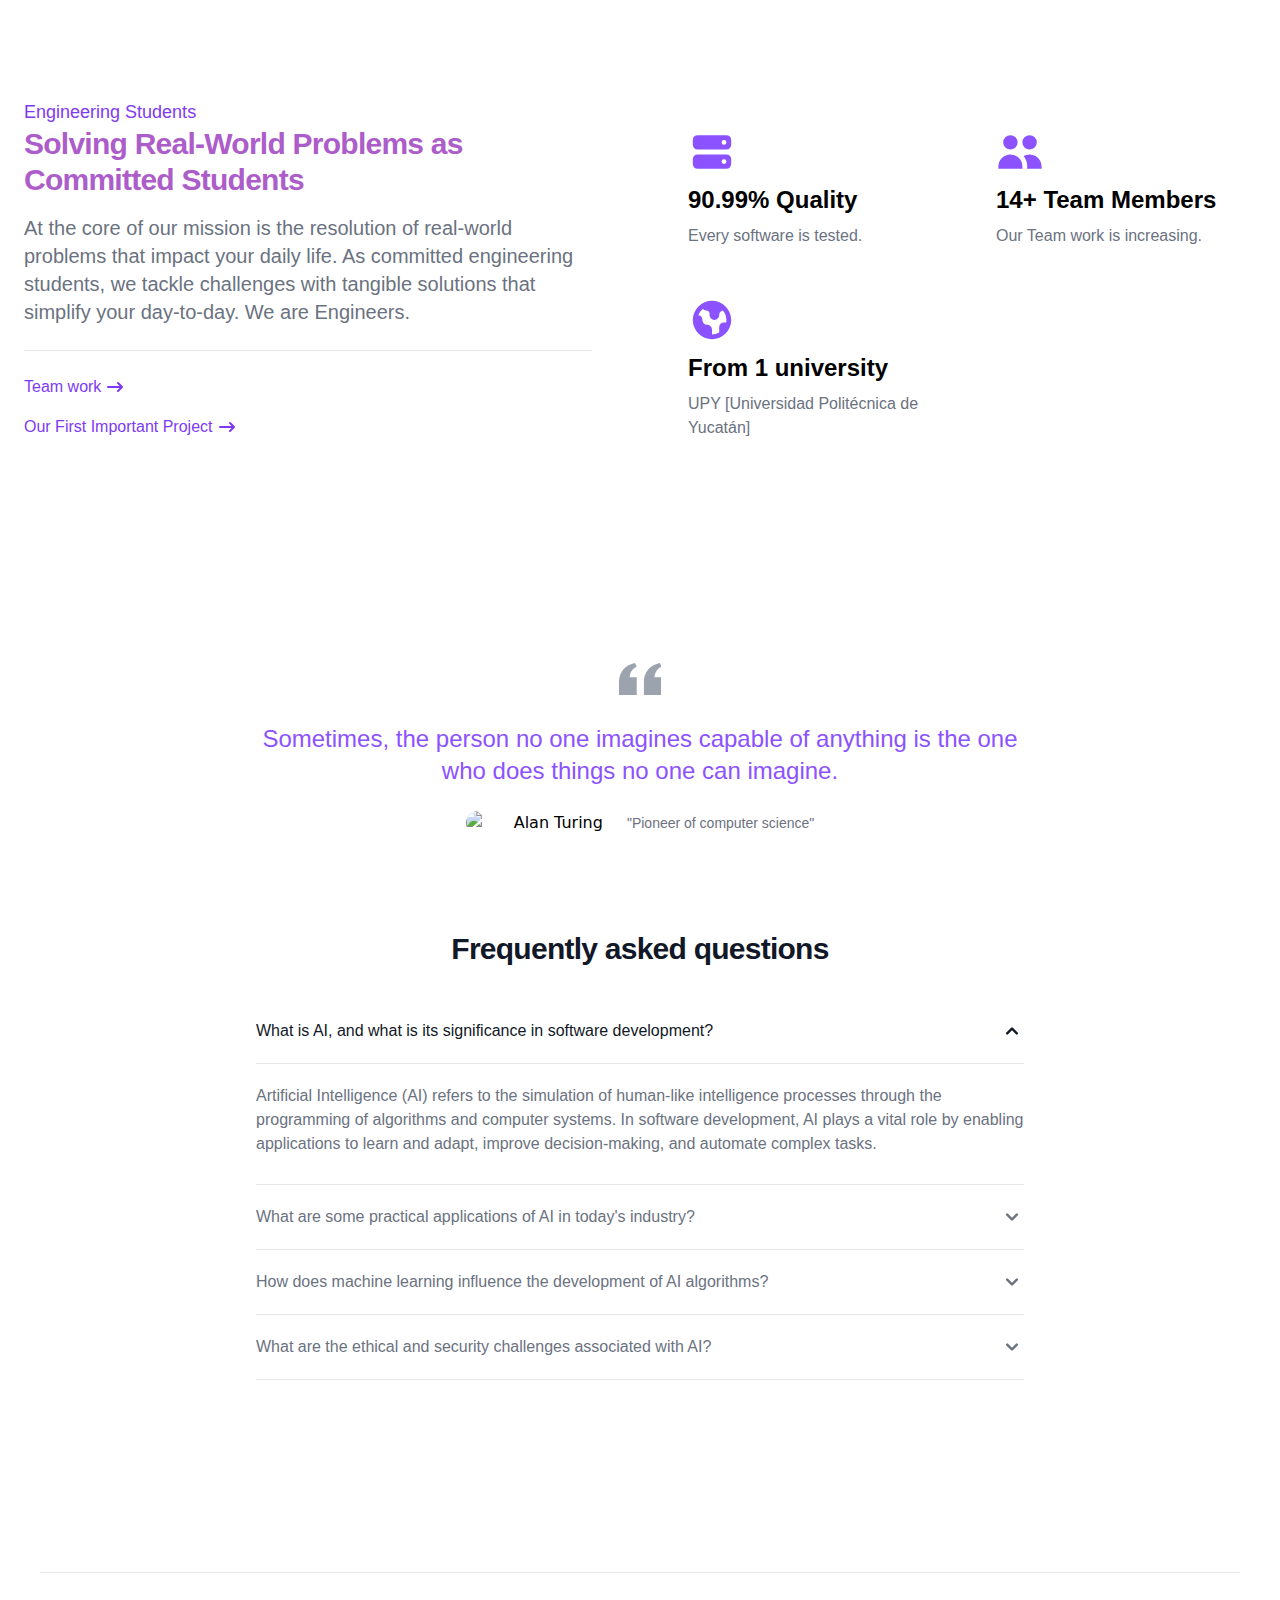
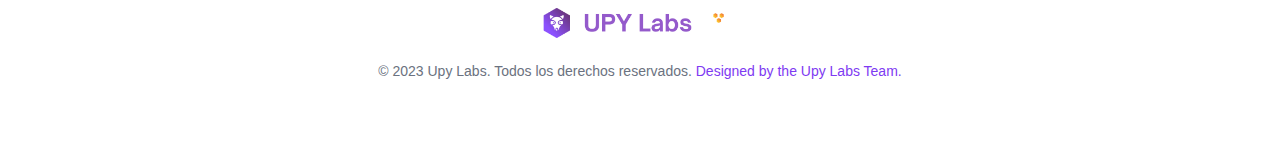
==== commit d4e6969e: "V2.0.2 [New Styles added]" ====
--- a/index.html
+++ b/index.html
@@ -50,6 +50,9 @@
                         <a class="github-button" href="https://github.com/UPY-Labs" data-size="large" data-icon="octicon-star" data-show-count="true" aria-label="Star themesberg/landwind on GitHub">Star
                         </a>
                     </div>
+                    &nbsp;
+                    &nbsp;
+                    &nbsp;
                     <div class="checkbox-wrapper-35">
                         <input value="private" name="switch" id="switch" type="checkbox" class="switch">
                         <label for="switch">
@@ -63,7 +66,7 @@
                     &nbsp;
                     &nbsp;
                     &nbsp;
-                    <svg xmlns="http://www.w3.org/2000/svg" width="16" height="16" fill="black" class="bi bi-github" viewBox="0 0 16 16">
+                    <svg xmlns="http://www.w3.org/2000/svg" width="20" height="20" fill="black" class="bi bi-github" viewBox="0 0 16 16">
                         <path d="M8 0C3.58 0 0 3.58 0 8c0 3.54 2.29 6.53 5.47 7.59.4.07.55-.17.55-.38 0-.19-.01-.82-.01-1.49-2.01.37-2.53-.49-2.69-.94-.09-.23-.48-.94-.82-1.13-.28-.15-.68-.52-.01-.53.63-.01 1.08.58 1.23.82.72 1.21 1.87.87 2.33.66.07-.52.28-.87.51-1.07-1.78-.2-3.64-.89-3.64-3.95 0-.87.31-1.59.82-2.15-.08-.2-.36-1.02.08-2.12 0 0 .67-.21 2.2.82.64-.18 1.32-.27 2-.27.68 0 1.36.09 2 .27 1.53-1.04 2.2-.82 2.2-.82.44 1.1.16 1.92.08 2.12.51.56.82 1.27.82 2.15 0 3.07-1.87 3.75-3.65 3.95.29.25.54.73.54 1.48 0 1.07-.01 1.93-.01 2.2 0 .21.15.46.55.38A8.012 8.012 0 0 0 16 8c0-4.42-3.58-8-8-8z"/>
                     </svg>
                     &nbsp;
--- a/utils.css
+++ b/utils.css
@@ -124,6 +124,8 @@
 
 
 
+
+
 /* 3D tower loader made by: csozi | Website: www.csozi.hu*/
 
 .loader {
@@ -257,4 +259,80 @@
     opacity: 0;
   }
 }
-  +  
+
+
+
+
+
+
+
+.card {
+  --font-color: #323232;
+  --bg-color: #e0e0e0;
+  width: 250px;
+  height: 350px;
+  border-radius: 20px;
+  background: var(--bg-color);
+  box-shadow: -9px 9px 18px #5a5a5a,
+              9px -9px 18px #ffffff;
+  display: flex;
+  flex-direction: column;
+  transition: .4s;
+  position: relative;
+}
+
+.card:hover {
+  transform: scale(1.02);
+  box-shadow: 0px 0px 10px 2px #5a5a5a;
+}
+
+.card__img {
+  width: 100%;
+  height: 100%;
+  object-fit: cover;
+  border-radius: 20px 20px 0 0;
+  background-color: blueviolet;
+}
+
+.card__descr-wrapper {
+  padding: 15px;
+  display: grid;
+}
+
+.card__title {
+  color: var(--font-color);
+  text-align: center;
+  margin-bottom: 15px;
+  font-weight: 900;
+  font-size: 16px;
+}
+
+.card__descr {
+  color: var(--font-color);
+}
+
+.svg {
+  width: 25px;
+  height: 25px;
+  transform: translateY(25%);
+  fill: var(--font-color);
+}
+
+.card__links {
+  margin-top: 10px;
+  display: flex;
+  justify-content: space-between;
+  align-self: flex-end;
+}
+
+.card__links .link {
+  color: var(--font-color);
+  font-weight: 600;
+  font-size: 15px;
+  text-decoration: none;
+}
+
+.card__links .link:hover {
+  text-decoration: underline;
+}
